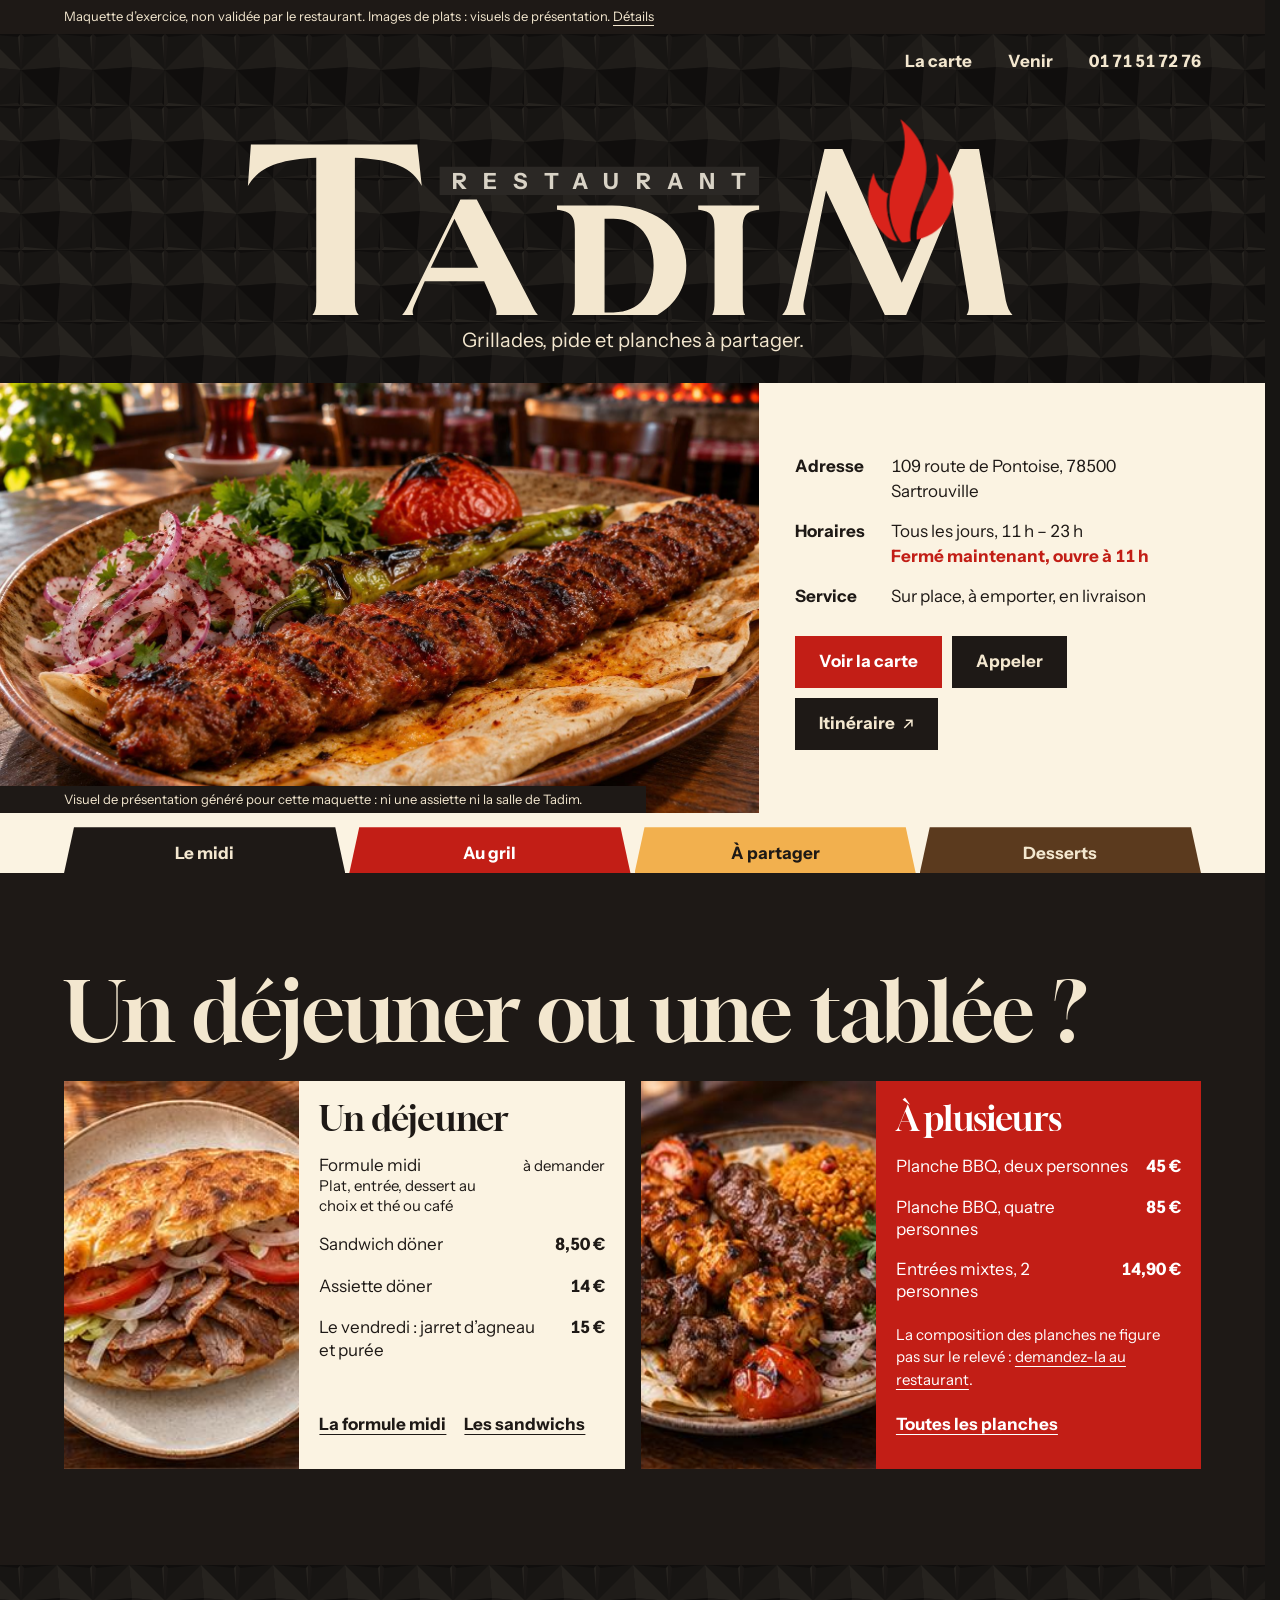
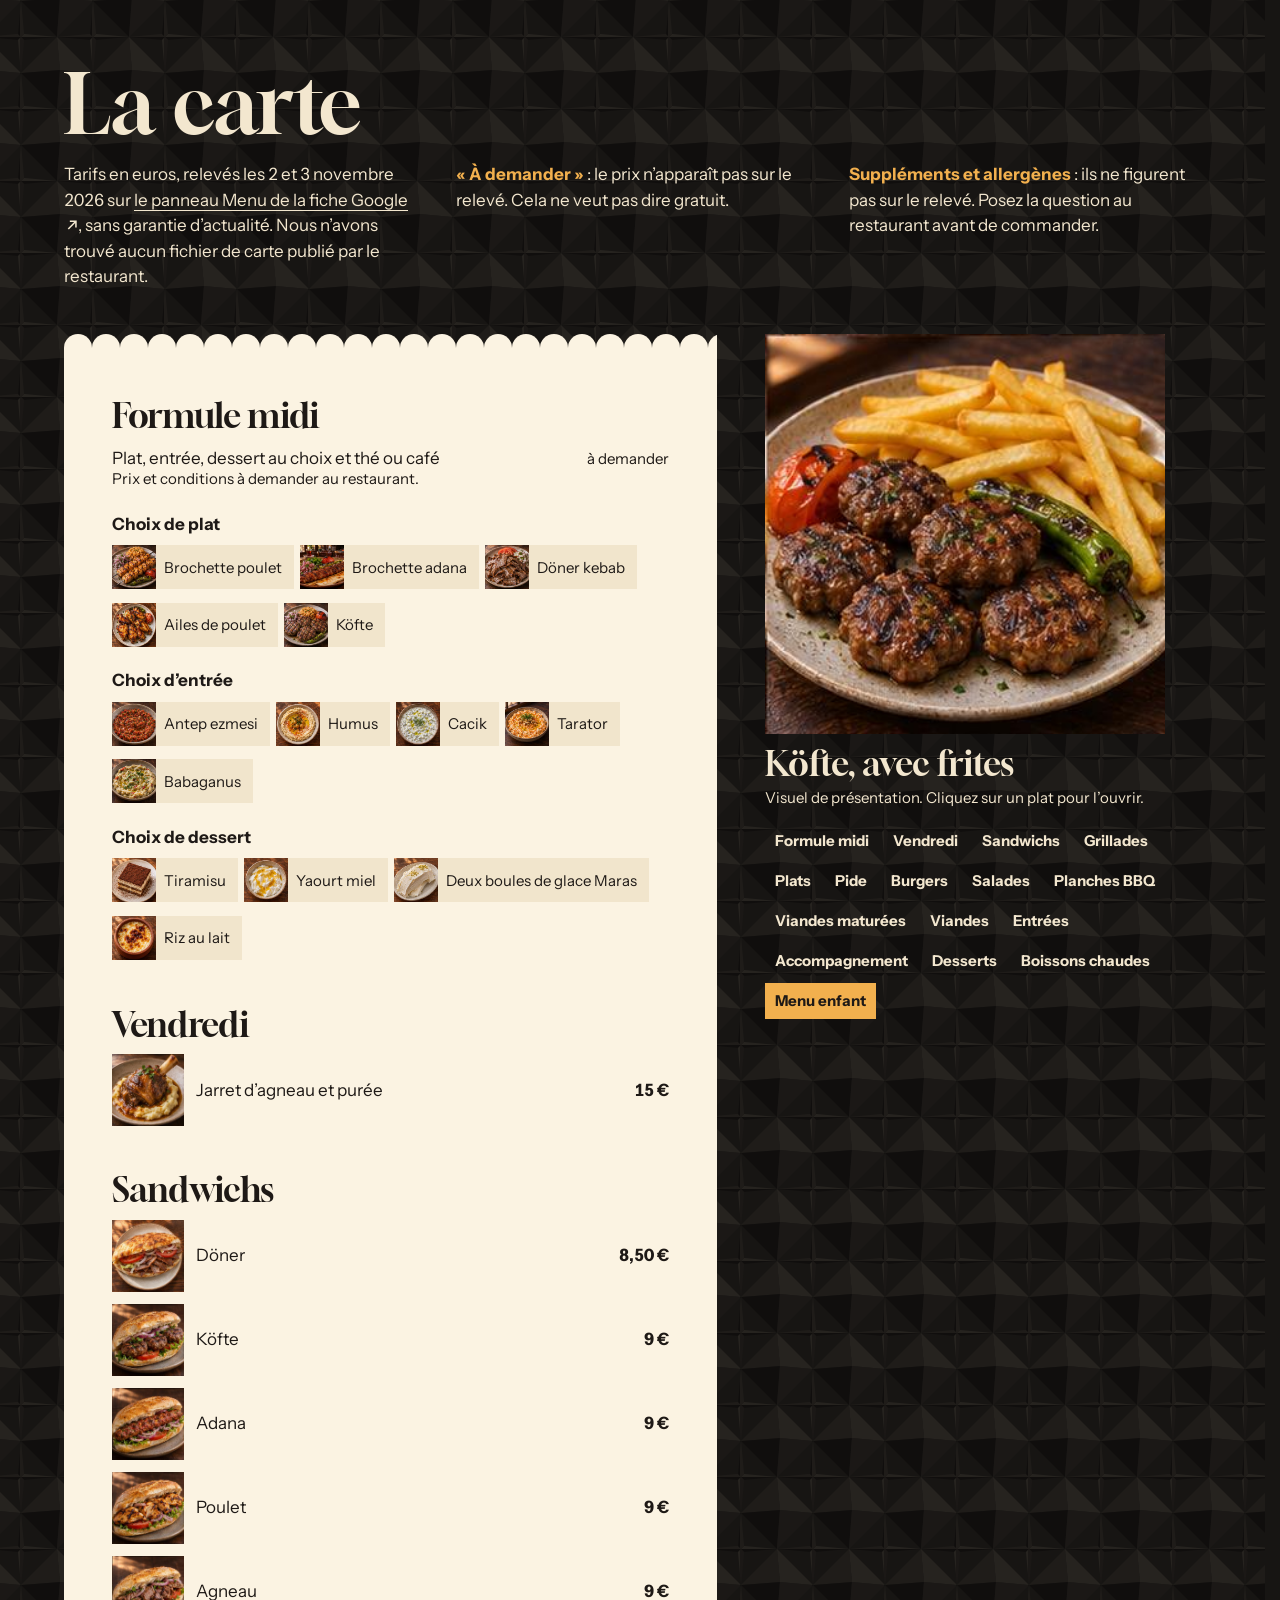
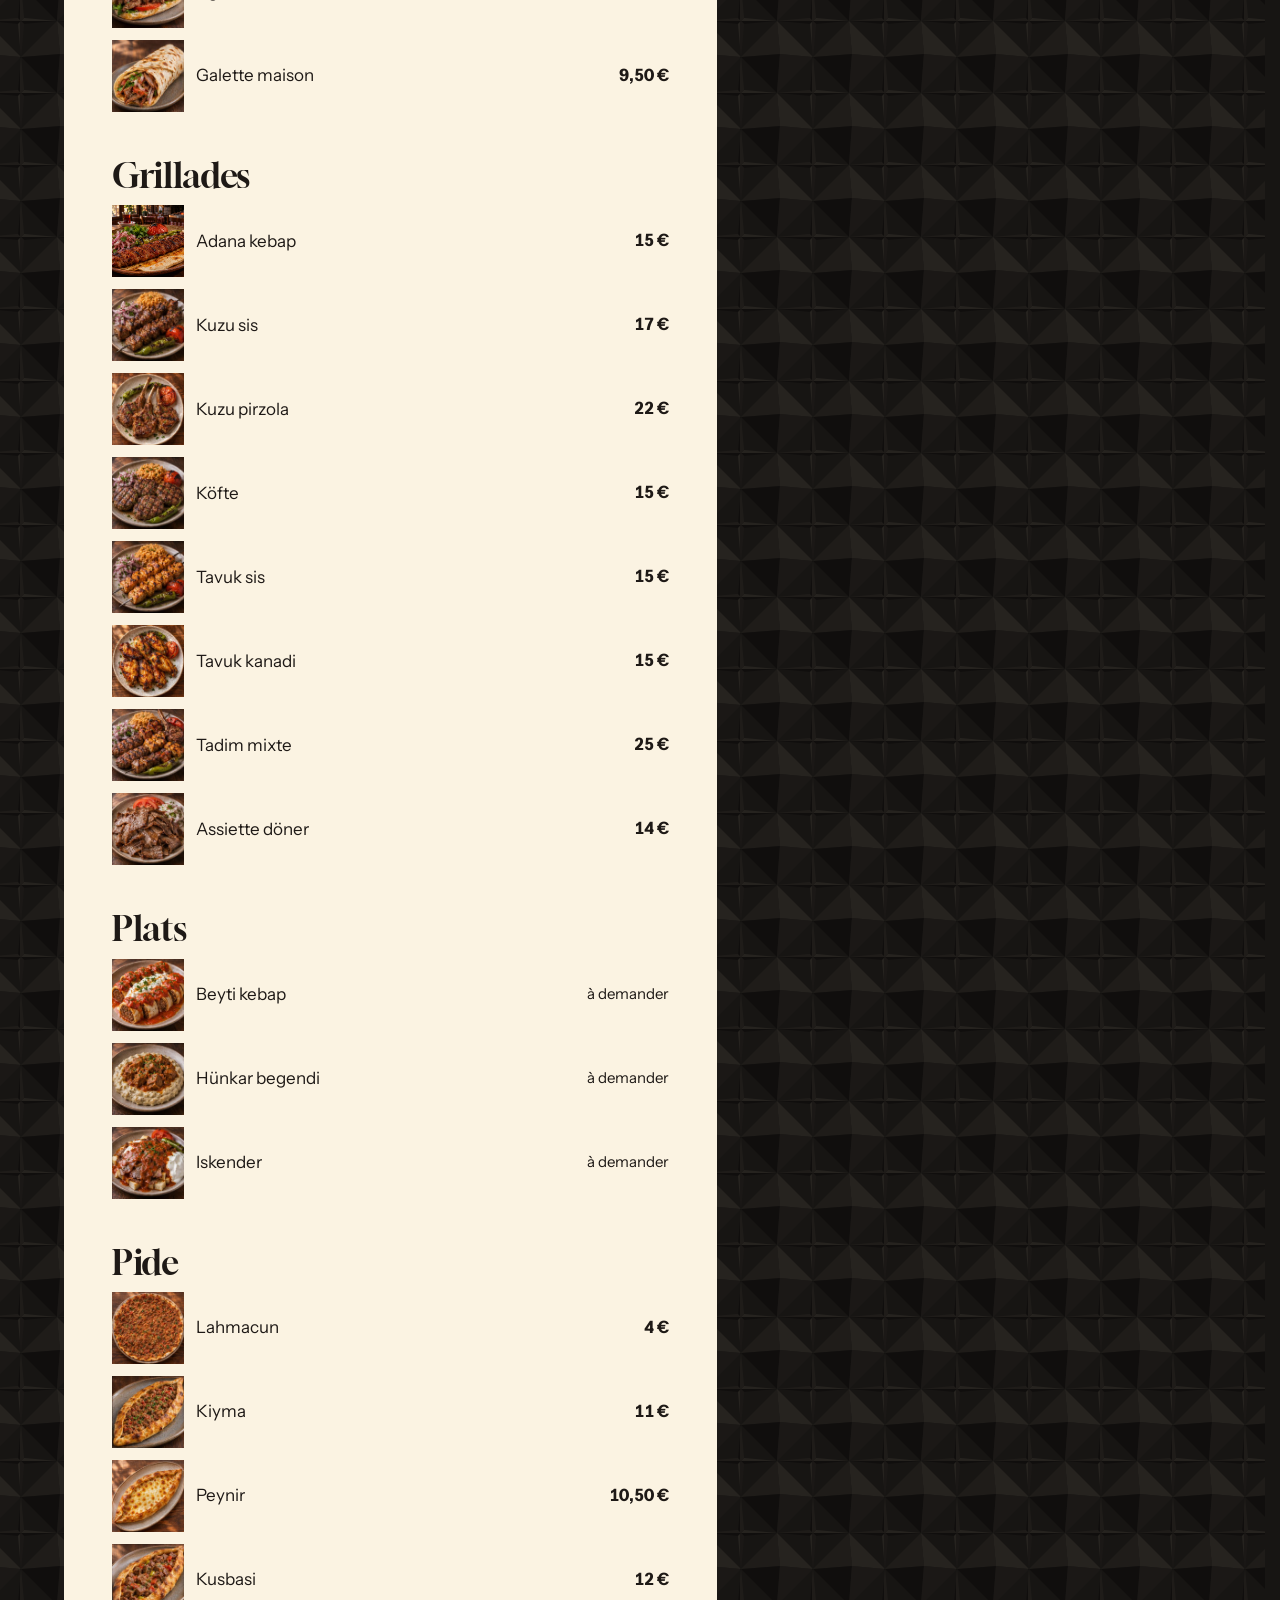
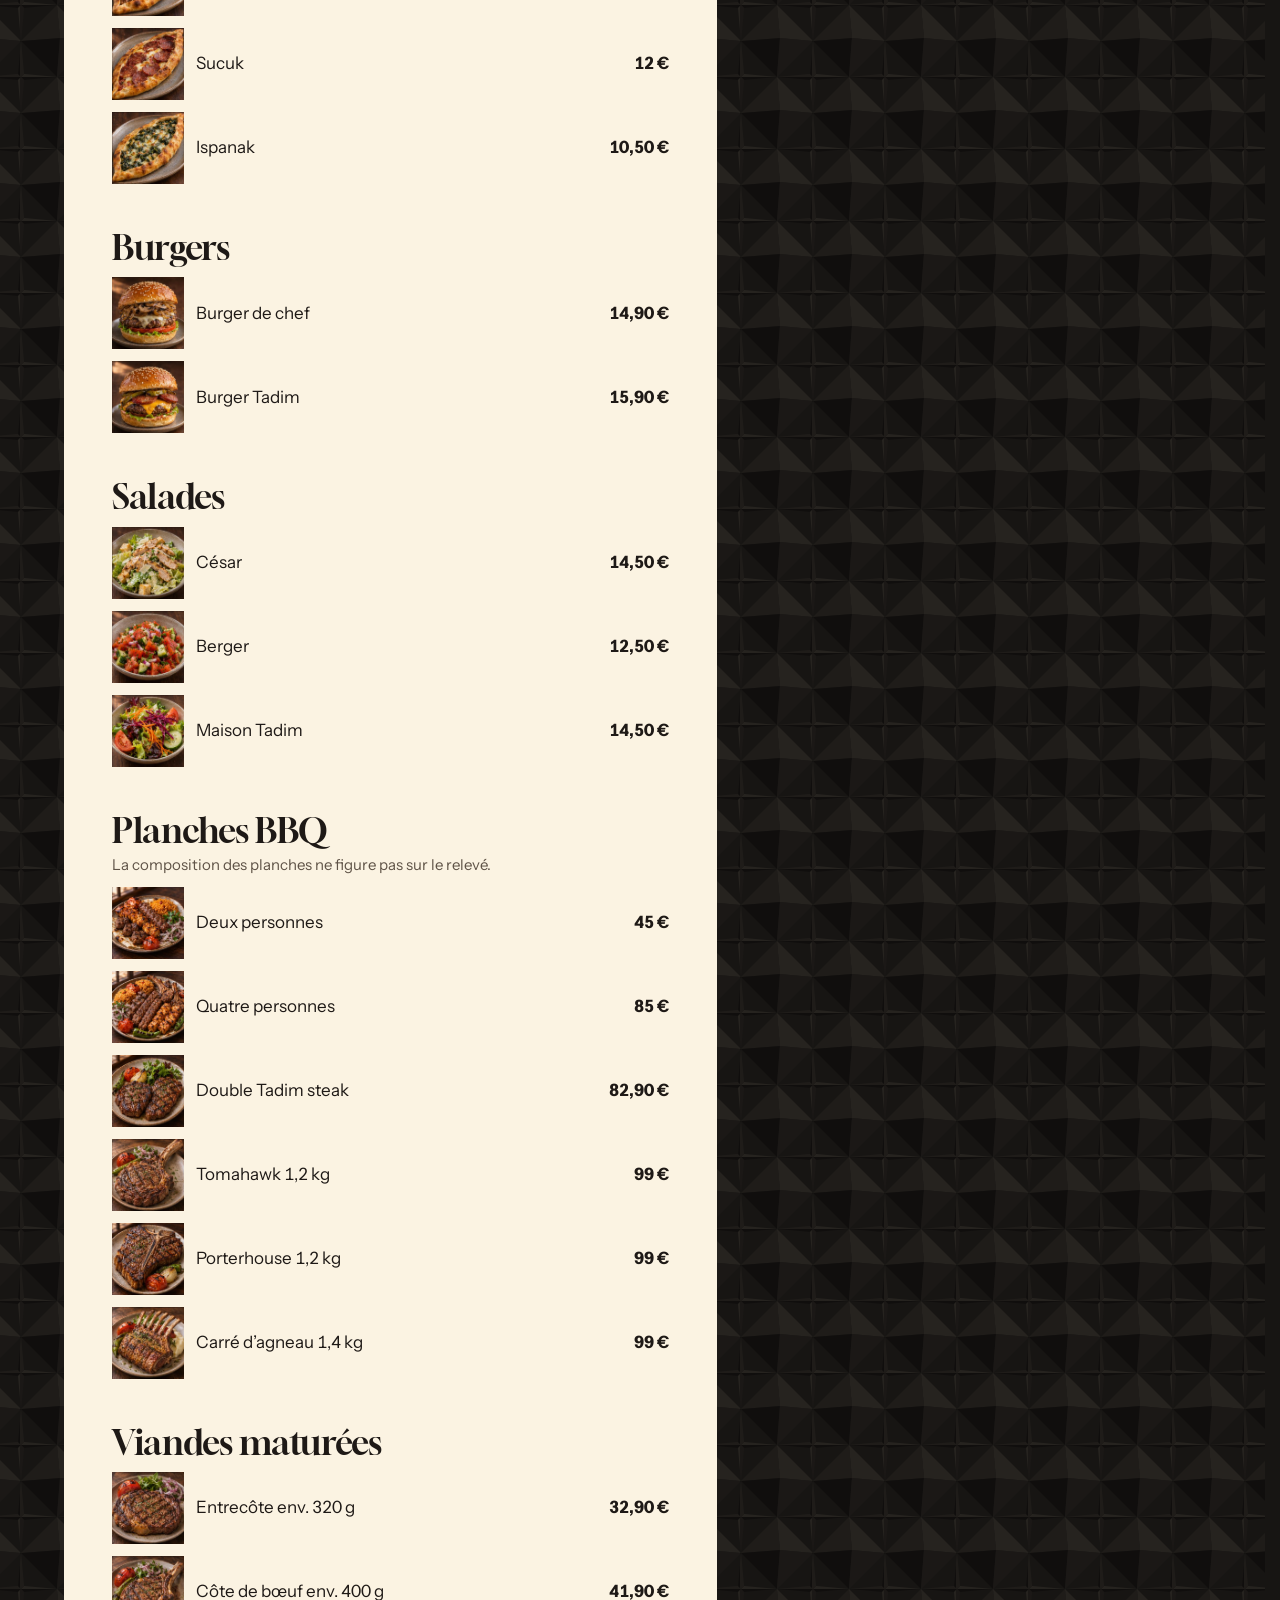
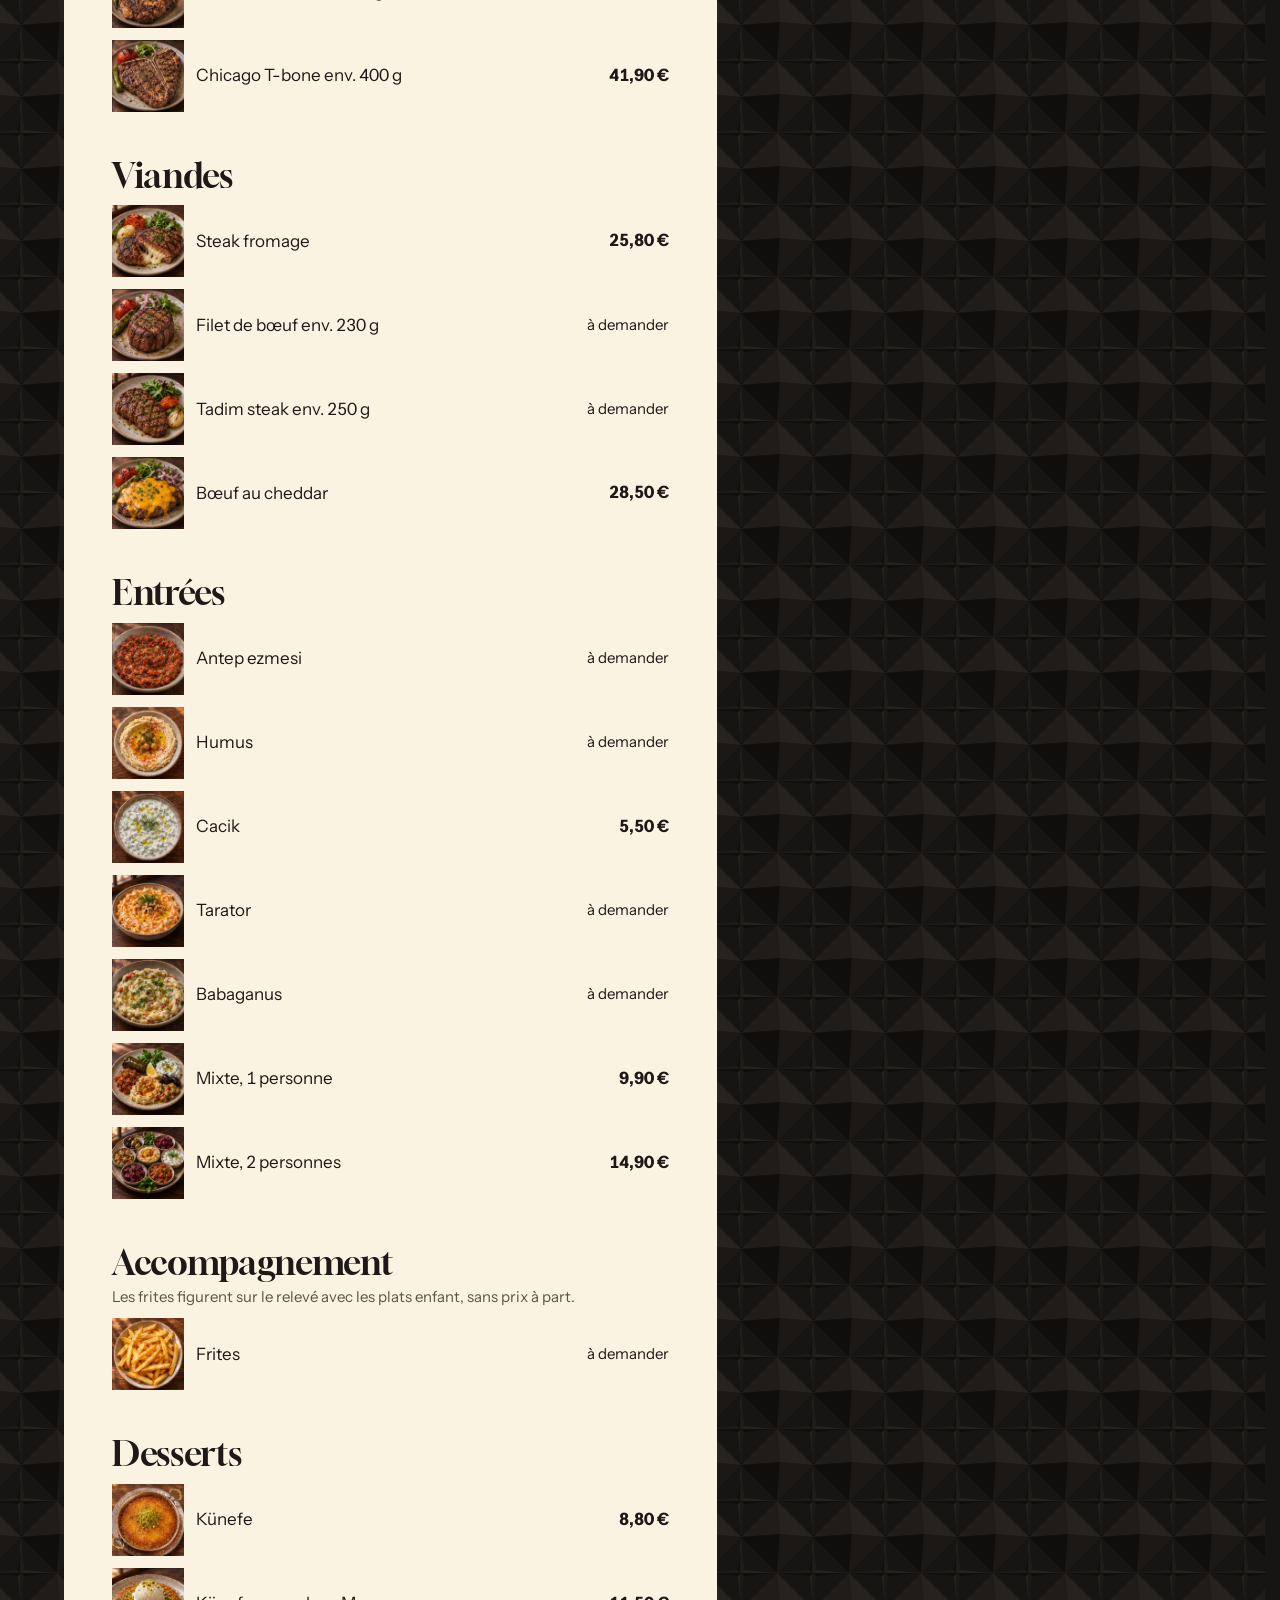
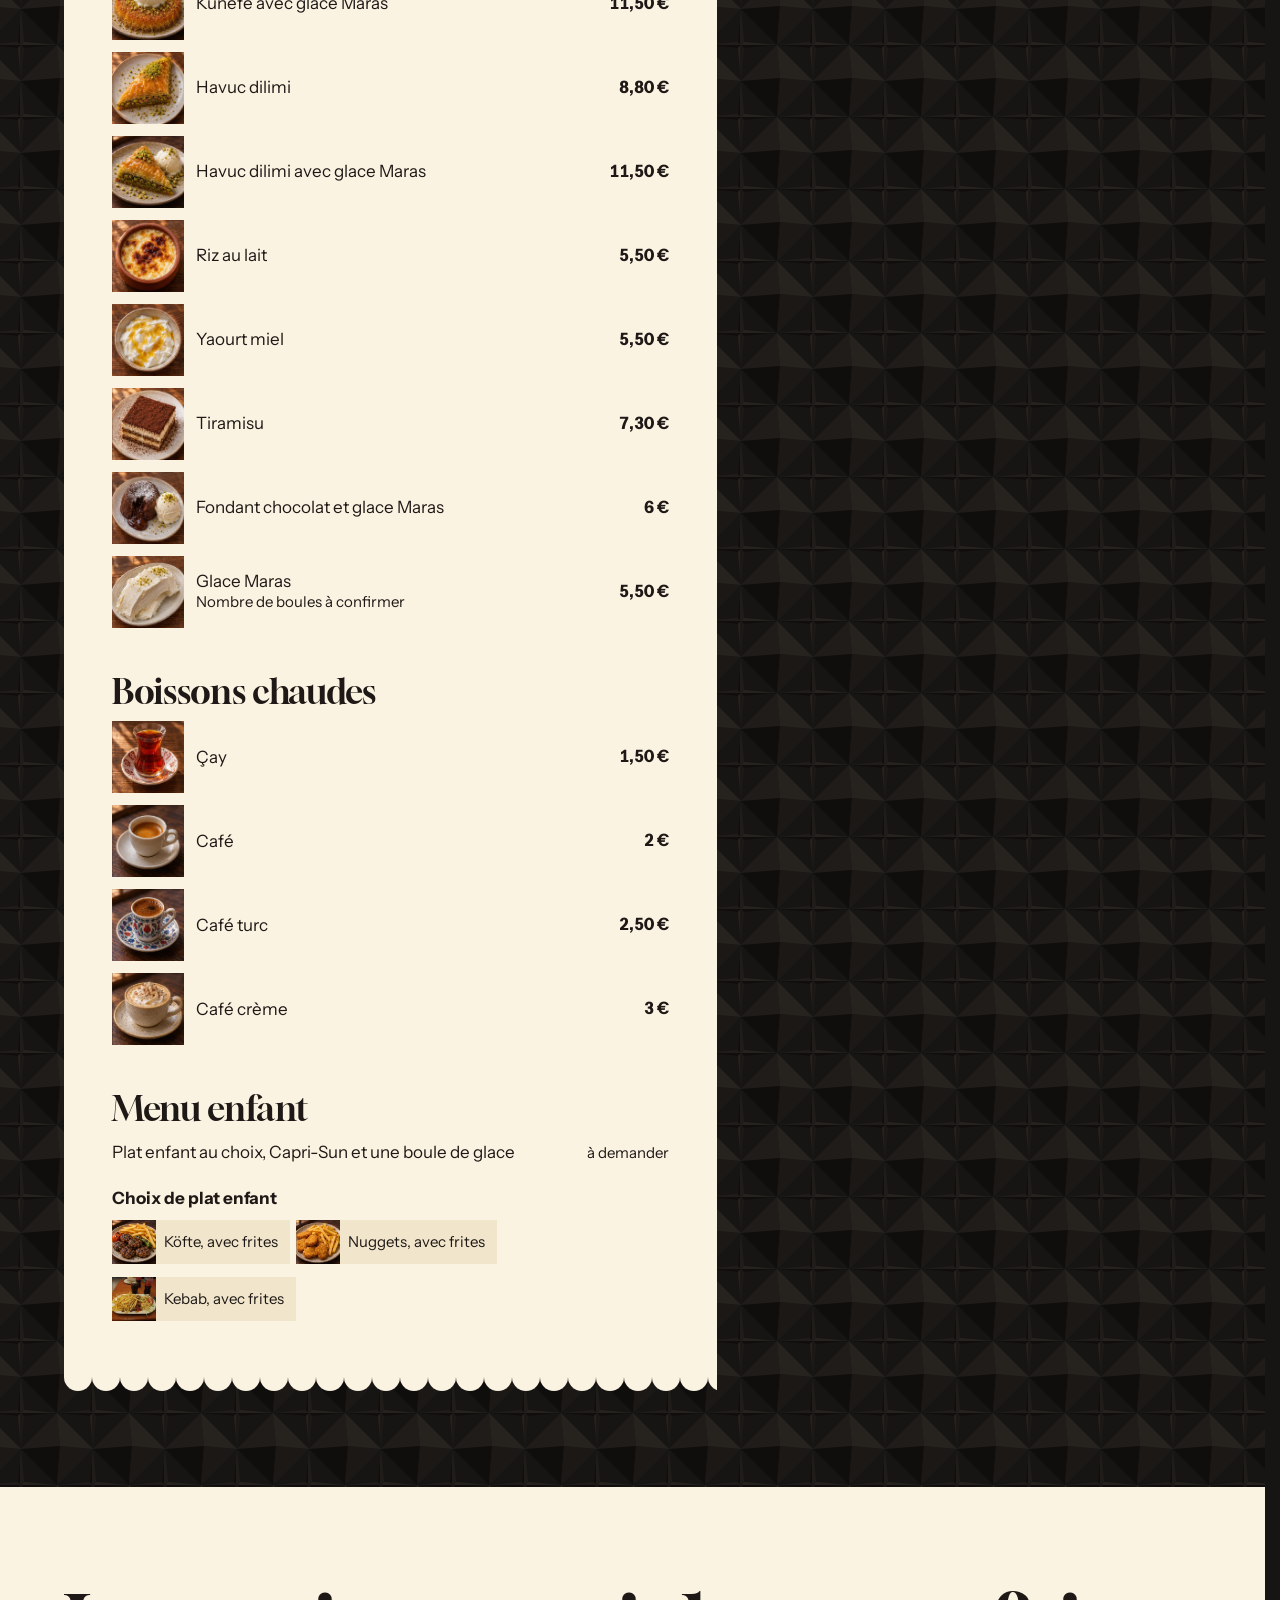
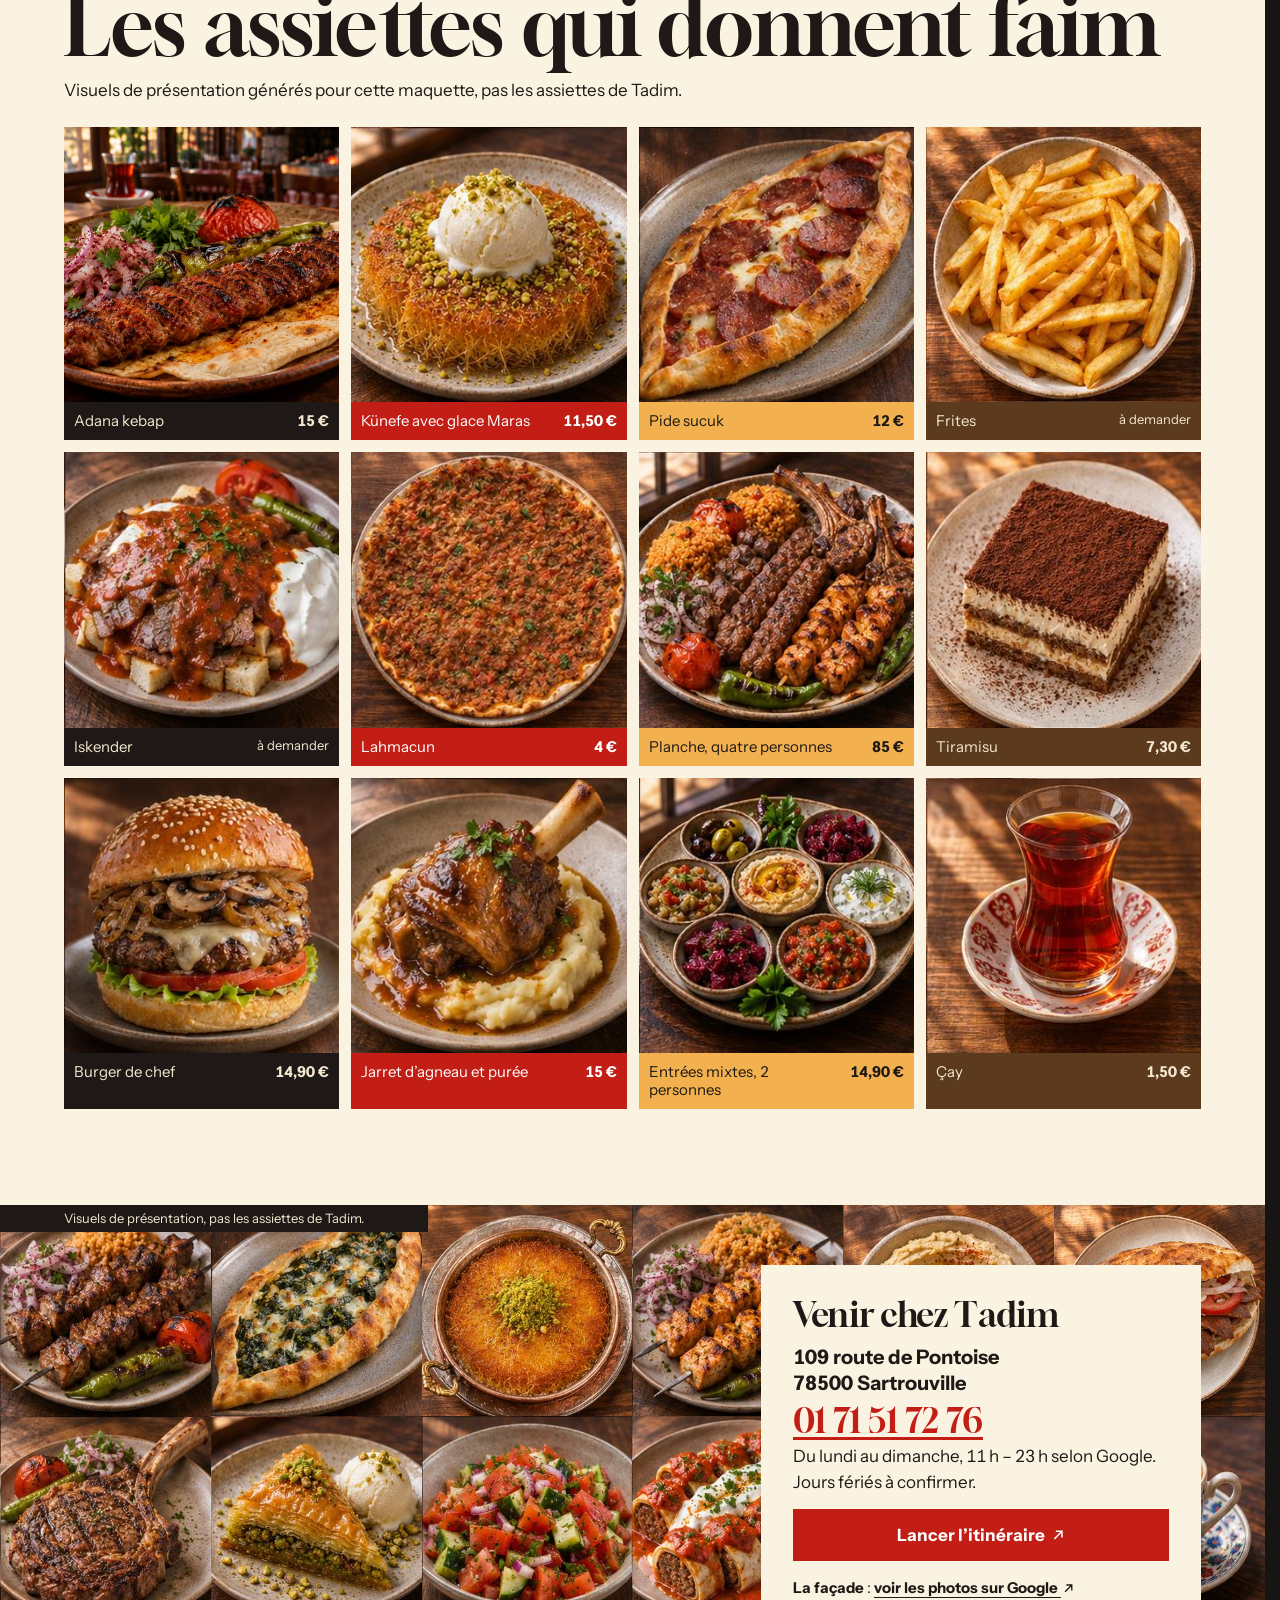
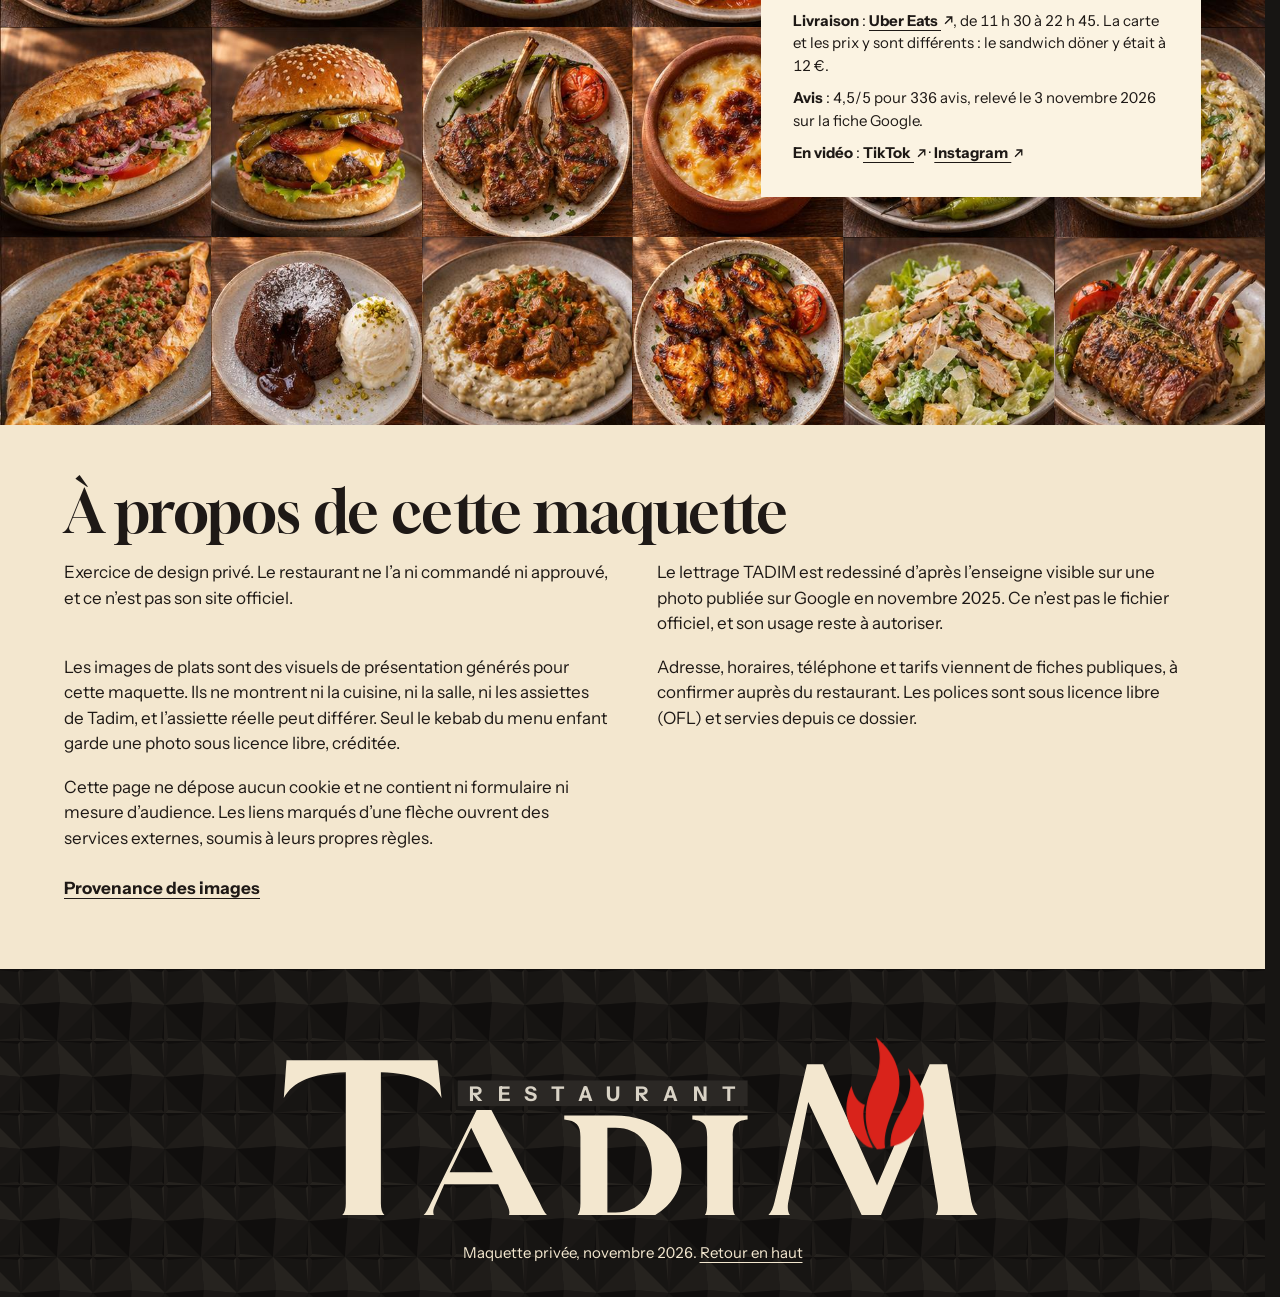
==== index.html @ 914e1087 "Maquette de demonstration Tadim (paquet public) Co-Authored-By: Claude Sonnet 5.5 <noreply@anthropic" ====
<!doctype html>
<html lang="fr">
<head>
<meta charset="utf-8">
<meta name="viewport" content="width=device-width, initial-scale=1">
<meta name="robots" content="noindex">
<meta name="referrer" content="no-referrer">
<meta name="theme-color" content="#171513">
<title>Tadim · Restaurant turc à Sartrouville · Maquette</title>
<meta name="description" content="Maquette d’exercice pour le restaurant Tadim, 109 route de Pontoise à Sartrouville : carte relevée en novembre 2026, adresse et téléphone.">
<link rel="stylesheet" href="vitrine.css">
</head>
<body id="haut">
<svg class="sprite" aria-hidden="true" width="0" height="0">
  <symbol id="i-sortie" viewBox="0 0 16 16"><path d="M5 3h8v8M13 3 3 13" fill="none" stroke="currentColor" stroke-width="2"/></symbol>
  <symbol id="i-fermer" viewBox="0 0 16 16"><path d="m3 3 10 10M13 3 3 13" fill="none" stroke="currentColor" stroke-width="2"/></symbol>
  <symbol id="lettrage" viewBox="-6 -24 1068 306">
    <rect x="262" y="58" width="430" height="38" fill="#2B2825"/>
    <text x="477" y="88" text-anchor="middle" textLength="396" font-family="Instrument Sans, sans-serif" font-weight="700" font-size="30" fill="#D9D3C6">RESTAURANT</text>
    <g fill="#F3E7CF" fill-rule="evenodd">
      <path d="M8 28H232L238 84C226 60 200 48 148 46V240C148 258 156 264 178 266V272H66V266C88 264 96 258 96 240V46C44 48 18 60 4 84Z"/>
      <g transform="translate(16 0)">
        <path d="M176 272V266C192 264 198 258 206 240L274 102H296L368 240C376 258 382 264 396 266V272H304V266C322 264 326 258 320 244L306 212H226L212 244C206 258 212 264 228 266V272ZM234 194H298L266 128Z"/>
        <path d="M404 116V110H478C540 110 578 146 578 191C578 238 540 272 478 272H404V266C422 264 428 258 428 240V142C428 124 422 118 404 116ZM468 128V254H480C516 254 534 228 534 191C534 154 516 128 480 128Z"/>
        <path d="M594 116V110H676V116C658 118 654 124 654 142V240C654 258 658 264 676 266V272H594V266C612 264 616 258 616 240V142C616 124 612 118 594 116Z"/>
        <path d="M688 272V266C704 264 712 256 716 238L764 34H788L868 214L946 34H972L1008 238C1012 256 1020 264 1036 266V272H938V266C954 264 960 256 958 240L936 106L868 272H852L766 90L736 240C734 256 740 264 756 266V272Z"/>
      </g>
    </g>
    <g class="flamme" fill="#D9231B" transform="translate(16 0)">
      <path d="M846 150C822 128 816 98 830 66C834 84 842 92 850 94C846 104 846 128 862 158C858 158 852 156 846 150Z"/>
      <path d="M868 160C846 132 846 92 866 56C874 34 874 14 866 -6C892 14 906 44 900 76C894 104 876 128 880 158C876 160 872 160 868 160Z"/>
      <path d="M888 156C886 132 900 112 910 92C918 76 920 58 914 40C936 62 944 92 932 122C924 140 908 152 888 156Z"/>
    </g>
  </symbol>
</svg>
<a class="evitement" href="#carte">Aller à la carte</a>
<p class="demo">Maquette d’exercice, non validée par le restaurant. Images de plats : visuels de présentation. <a href="#maquette">Détails</a></p>

<div class="facade">
  <nav class="haut" aria-label="Navigation principale">
    <a href="#carte">La carte</a>
    <a href="#venir">Venir</a>
    <a class="haut-tel" href="tel:+33171517276">01 71 51 72 76</a>
  </nav>
  <h1><span class="lecteur">Tadim, restaurant turc à Sartrouville</span><svg class="enseigne" viewBox="-6 -24 1068 306" aria-hidden="true"><use href="#lettrage"/></svg></h1>
  <p class="chapo">Grillades, pide et planches à partager.</p>
</div>

<main>
<section class="vitrine" aria-label="L’essentiel pour venir">
  <figure class="vitrine-photo">
    <img src="images/adana-presentation.jpg" width="1536" height="1024" alt="Adana sur galette, oignons au sumac, piment et tomate grillés, avec une salle de restaurant et un gril flous à l’arrière-plan. Visuel de présentation généré." fetchpriority="high">
    <figcaption>Visuel de présentation généré pour cette maquette : ni une assiette ni la salle de Tadim.</figcaption>
  </figure>
  <div class="ticket">
    <dl class="reperes">
      <div><dt>Adresse</dt><dd>109 route de Pontoise, 78500 Sartrouville</dd></div>
      <div><dt>Horaires</dt><dd>Tous les jours, 11 h – 23 h <span id="etat" class="etat"></span></dd></div>
      <div><dt>Service</dt><dd>Sur place, à emporter, en livraison</dd></div>
    </dl>
    <div class="actions">
      <a class="btn btn-plein" href="#carte">Voir la carte</a>
      <a class="btn btn-ligne secondaire" href="tel:+33171517276">Appeler</a>
      <a class="btn btn-ligne secondaire" href="https://www.google.com/maps/dir/?api=1&amp;destination=109%20route%20de%20Pontoise%2C%2078500%20Sartrouville">Itinéraire <svg class="i" aria-hidden="true"><use href="#i-sortie"/></svg></a>
    </div>
  </div>
  <nav class="onglets" aria-label="Aller vers une rubrique">
    <a href="#formule-midi">Le midi</a>
    <a href="#grillades">Au gril</a>
    <a href="#planches-bbq">À partager</a>
    <a href="#desserts">Desserts</a>
  </nav>
</section>

<section class="comparer" aria-labelledby="titre-comparer">
  <h2 id="titre-comparer" class="entree">Un déjeuner ou une tablée ?</h2>
  <div class="duo">
    <article class="choix entree">
      <a class="choix-photo" href="images/doner-presentation.jpg" data-photo="doner" data-nom="Sandwich döner"><img class="vignette" src="images/doner-presentation.jpg" alt="" width="313" height="313" loading="lazy"></a>
      <div class="choix-texte">
        <h3>Un déjeuner</h3>
        <ul>
          <li class="ligne-simple"><span class="nom">Formule midi<small>Plat, entrée, dessert au choix et thé ou café</small></span><span class="prix absent">à demander</span></li>
          <li class="ligne-simple"><span class="nom">Sandwich döner</span><span class="prix">8,50&nbsp;€</span></li>
          <li class="ligne-simple"><span class="nom">Assiette döner</span><span class="prix">14&nbsp;€</span></li>
          <li class="ligne-simple"><span class="nom">Le vendredi : jarret d’agneau et purée</span><span class="prix">15&nbsp;€</span></li>
        </ul>
        <p class="liens"><a href="#formule-midi">La formule midi</a><a href="#sandwichs">Les sandwichs</a></p>
      </div>
    </article>
    <article class="choix partage entree">
      <a class="choix-photo" href="images/planche-deux-presentation.jpg" data-photo="planche-deux" data-nom="Planche BBQ, deux personnes"><img class="vignette" src="images/planche-deux-presentation.jpg" alt="" width="313" height="313" loading="lazy"></a>
      <div class="choix-texte">
        <h3>À plusieurs</h3>
        <ul>
          <li class="ligne-simple"><span class="nom">Planche BBQ, deux personnes</span><span class="prix">45&nbsp;€</span></li>
          <li class="ligne-simple"><span class="nom">Planche BBQ, quatre personnes</span><span class="prix">85&nbsp;€</span></li>
          <li class="ligne-simple"><span class="nom">Entrées mixtes, 2 personnes</span><span class="prix">14,90&nbsp;€</span></li>
        </ul>
        <p class="note">La composition des planches ne figure pas sur le relevé : <a href="tel:+33171517276">demandez-la au restaurant</a>.</p>
        <p class="liens"><a href="#planches-bbq">Toutes les planches</a></p>
      </div>
    </article>
  </div>
</section>

<section class="carte" id="carte" aria-labelledby="titre-carte">
  <h2 id="titre-carte">La carte</h2>
  <div class="lecture">
    <p>Tarifs en euros, relevés les 2 et 3 novembre 2026 sur <a href="https://www.google.com/maps?cid=7965095258605502029">le panneau Menu de la fiche Google <svg class="i" aria-hidden="true"><use href="#i-sortie"/></svg></a>, sans garantie d’actualité. Nous n’avons trouvé aucun fichier de carte publié par le restaurant.</p>
    <p><b>« À demander »</b> : le prix n’apparaît pas sur le relevé. Cela ne veut pas dire gratuit.</p>
    <p><b>Suppléments et allergènes</b> : ils ne figurent pas sur le relevé. Posez la question au restaurant avant de commander.</p>
  </div>

  <div class="carte-grille">
    <div class="colonne">
      <div class="apercu" aria-hidden="true">
        <div class="apercu-cadre"><img class="visible" src="images/adana-presentation.jpg" alt="" width="1536" height="1024"></div>
        <p class="apercu-nom"><span id="apercu-nom">Adana kebap</span><span id="apercu-prix">15&nbsp;€</span></p>
        <p class="apercu-note">Visuel de présentation. Cliquez sur un plat pour l’ouvrir.</p>
      </div>
      <nav class="rubriques" aria-label="Rubriques de la carte">
        <a href="#formule-midi">Formule midi</a>
        <a href="#vendredi">Vendredi</a>
        <a href="#sandwichs">Sandwichs</a>
        <a href="#grillades">Grillades</a>
        <a href="#plats">Plats</a>
        <a href="#pide">Pide</a>
        <a href="#burgers">Burgers</a>
        <a href="#salades">Salades</a>
        <a href="#planches-bbq">Planches BBQ</a>
        <a href="#viandes-maturees">Viandes maturées</a>
        <a href="#viandes">Viandes</a>
        <a href="#entrees">Entrées</a>
        <a href="#accompagnement">Accompagnement</a>
        <a href="#desserts">Desserts</a>
        <a href="#boissons-chaudes">Boissons chaudes</a>
        <a href="#menu-enfant">Menu enfant</a>
      </nav>
    </div>
    <div class="feuille">
      <section class="bloc" id="formule-midi" data-rubrique="Formule midi">
        <h3>Formule midi</h3>
        <ul class="lignes"><li class="ligne-simple"><span class="nom">Plat, entrée, dessert au choix et thé ou café<small>Prix et conditions à demander au restaurant.</small></span><span class="prix absent">à demander</span></li></ul>
        <h4>Choix de plat</h4><ul class="pastilles"><li><a class="pastille" href="images/tavuk-sis-presentation.jpg" data-photo="tavuk-sis" data-nom="Brochette poulet"><img src="images/tavuk-sis-presentation.jpg" alt="" width="44" height="44" loading="lazy">Brochette poulet</a></li><li><a class="pastille" href="images/adana-presentation.jpg" data-photo="adana" data-nom="Brochette adana"><img src="images/adana-presentation.jpg" alt="" width="44" height="44" loading="lazy">Brochette adana</a></li><li><a class="pastille" href="images/assiette-doner-presentation.jpg" data-photo="assiette-doner" data-nom="Döner kebab"><img src="images/assiette-doner-presentation.jpg" alt="" width="44" height="44" loading="lazy">Döner kebab</a></li><li><a class="pastille" href="images/tavuk-kanadi-presentation.jpg" data-photo="tavuk-kanadi" data-nom="Ailes de poulet"><img src="images/tavuk-kanadi-presentation.jpg" alt="" width="44" height="44" loading="lazy">Ailes de poulet</a></li><li><a class="pastille" href="images/kofte-presentation.jpg" data-photo="kofte" data-nom="Köfte"><img src="images/kofte-presentation.jpg" alt="" width="44" height="44" loading="lazy">Köfte</a></li></ul>
<h4>Choix d’entrée</h4><ul class="pastilles"><li><a class="pastille" href="images/ezmesi-presentation.jpg" data-photo="ezmesi" data-nom="Antep ezmesi"><img src="images/ezmesi-presentation.jpg" alt="" width="44" height="44" loading="lazy">Antep ezmesi</a></li><li><a class="pastille" href="images/humus-presentation.jpg" data-photo="humus" data-nom="Humus"><img src="images/humus-presentation.jpg" alt="" width="44" height="44" loading="lazy">Humus</a></li><li><a class="pastille" href="images/cacik-presentation.jpg" data-photo="cacik" data-nom="Cacik"><img src="images/cacik-presentation.jpg" alt="" width="44" height="44" loading="lazy">Cacik</a></li><li><a class="pastille" href="images/tarator-presentation.jpg" data-photo="tarator" data-nom="Tarator"><img src="images/tarator-presentation.jpg" alt="" width="44" height="44" loading="lazy">Tarator</a></li><li><a class="pastille" href="images/babaganus-presentation.jpg" data-photo="babaganus" data-nom="Babaganus"><img src="images/babaganus-presentation.jpg" alt="" width="44" height="44" loading="lazy">Babaganus</a></li></ul>
<h4>Choix de dessert</h4><ul class="pastilles"><li><a class="pastille" href="images/tiramisu-presentation.jpg" data-photo="tiramisu" data-nom="Tiramisu"><img src="images/tiramisu-presentation.jpg" alt="" width="44" height="44" loading="lazy">Tiramisu</a></li><li><a class="pastille" href="images/yaourt-miel-presentation.jpg" data-photo="yaourt-miel" data-nom="Yaourt miel"><img src="images/yaourt-miel-presentation.jpg" alt="" width="44" height="44" loading="lazy">Yaourt miel</a></li><li><a class="pastille" href="images/glace-maras-presentation.jpg" data-photo="glace-maras" data-nom="Deux boules de glace Maras"><img src="images/glace-maras-presentation.jpg" alt="" width="44" height="44" loading="lazy">Deux boules de glace Maras</a></li><li><a class="pastille" href="images/riz-au-lait-presentation.jpg" data-photo="riz-au-lait" data-nom="Riz au lait"><img src="images/riz-au-lait-presentation.jpg" alt="" width="44" height="44" loading="lazy">Riz au lait</a></li></ul>
      </section>
      <section class="bloc" id="vendredi" data-rubrique="Vendredi">
        <h3>Vendredi</h3>
        <ul class="lignes"><li><a class="ligne" href="images/jarret-presentation.jpg" data-photo="jarret" data-nom="Jarret d’agneau et purée"><img class="vignette" src="images/jarret-presentation.jpg" alt="" width="72" height="72" loading="lazy"><span class="nom">Jarret d’agneau et purée</span><span class="prix">15&nbsp;€</span></a></li></ul>
        
      </section>
      <section class="bloc" id="sandwichs" data-rubrique="Sandwichs">
        <h3>Sandwichs</h3>
        <ul class="lignes"><li><a class="ligne" href="images/doner-presentation.jpg" data-photo="doner" data-nom="Döner"><img class="vignette" src="images/doner-presentation.jpg" alt="" width="72" height="72" loading="lazy"><span class="nom">Döner</span><span class="prix">8,50&nbsp;€</span></a></li>
<li><a class="ligne" href="images/sandwich-kofte-presentation.jpg" data-photo="sandwich-kofte" data-nom="Köfte"><img class="vignette" src="images/sandwich-kofte-presentation.jpg" alt="" width="72" height="72" loading="lazy"><span class="nom">Köfte</span><span class="prix">9&nbsp;€</span></a></li>
<li><a class="ligne" href="images/sandwich-adana-presentation.jpg" data-photo="sandwich-adana" data-nom="Adana"><img class="vignette" src="images/sandwich-adana-presentation.jpg" alt="" width="72" height="72" loading="lazy"><span class="nom">Adana</span><span class="prix">9&nbsp;€</span></a></li>
<li><a class="ligne" href="images/sandwich-poulet-presentation.jpg" data-photo="sandwich-poulet" data-nom="Poulet"><img class="vignette" src="images/sandwich-poulet-presentation.jpg" alt="" width="72" height="72" loading="lazy"><span class="nom">Poulet</span><span class="prix">9&nbsp;€</span></a></li>
<li><a class="ligne" href="images/sandwich-agneau-presentation.jpg" data-photo="sandwich-agneau" data-nom="Agneau"><img class="vignette" src="images/sandwich-agneau-presentation.jpg" alt="" width="72" height="72" loading="lazy"><span class="nom">Agneau</span><span class="prix">9&nbsp;€</span></a></li>
<li><a class="ligne" href="images/galette-presentation.jpg" data-photo="galette" data-nom="Galette maison"><img class="vignette" src="images/galette-presentation.jpg" alt="" width="72" height="72" loading="lazy"><span class="nom">Galette maison</span><span class="prix">9,50&nbsp;€</span></a></li></ul>
        
      </section>
      <section class="bloc" id="grillades" data-rubrique="Grillades">
        <h3>Grillades</h3>
        <ul class="lignes"><li><a class="ligne" href="images/adana-presentation.jpg" data-photo="adana" data-nom="Adana kebap"><img class="vignette" src="images/adana-presentation.jpg" alt="" width="72" height="72" loading="lazy"><span class="nom">Adana kebap</span><span class="prix">15&nbsp;€</span></a></li>
<li><a class="ligne" href="images/kuzu-sis-presentation.jpg" data-photo="kuzu-sis" data-nom="Kuzu sis"><img class="vignette" src="images/kuzu-sis-presentation.jpg" alt="" width="72" height="72" loading="lazy"><span class="nom">Kuzu sis</span><span class="prix">17&nbsp;€</span></a></li>
<li><a class="ligne" href="images/kuzu-pirzola-presentation.jpg" data-photo="kuzu-pirzola" data-nom="Kuzu pirzola"><img class="vignette" src="images/kuzu-pirzola-presentation.jpg" alt="" width="72" height="72" loading="lazy"><span class="nom">Kuzu pirzola</span><span class="prix">22&nbsp;€</span></a></li>
<li><a class="ligne" href="images/kofte-presentation.jpg" data-photo="kofte" data-nom="Köfte"><img class="vignette" src="images/kofte-presentation.jpg" alt="" width="72" height="72" loading="lazy"><span class="nom">Köfte</span><span class="prix">15&nbsp;€</span></a></li>
<li><a class="ligne" href="images/tavuk-sis-presentation.jpg" data-photo="tavuk-sis" data-nom="Tavuk sis"><img class="vignette" src="images/tavuk-sis-presentation.jpg" alt="" width="72" height="72" loading="lazy"><span class="nom">Tavuk sis</span><span class="prix">15&nbsp;€</span></a></li>
<li><a class="ligne" href="images/tavuk-kanadi-presentation.jpg" data-photo="tavuk-kanadi" data-nom="Tavuk kanadi"><img class="vignette" src="images/tavuk-kanadi-presentation.jpg" alt="" width="72" height="72" loading="lazy"><span class="nom">Tavuk kanadi</span><span class="prix">15&nbsp;€</span></a></li>
<li><a class="ligne" href="images/tadim-mixte-presentation.jpg" data-photo="tadim-mixte" data-nom="Tadim mixte"><img class="vignette" src="images/tadim-mixte-presentation.jpg" alt="" width="72" height="72" loading="lazy"><span class="nom">Tadim mixte</span><span class="prix">25&nbsp;€</span></a></li>
<li><a class="ligne" href="images/assiette-doner-presentation.jpg" data-photo="assiette-doner" data-nom="Assiette döner"><img class="vignette" src="images/assiette-doner-presentation.jpg" alt="" width="72" height="72" loading="lazy"><span class="nom">Assiette döner</span><span class="prix">14&nbsp;€</span></a></li></ul>
        
      </section>
      <section class="bloc" id="plats" data-rubrique="Plats">
        <h3>Plats</h3>
        <ul class="lignes"><li><a class="ligne" href="images/beyti-presentation.jpg" data-photo="beyti" data-nom="Beyti kebap"><img class="vignette" src="images/beyti-presentation.jpg" alt="" width="72" height="72" loading="lazy"><span class="nom">Beyti kebap</span><span class="prix absent">à demander</span></a></li>
<li><a class="ligne" href="images/hunkar-presentation.jpg" data-photo="hunkar" data-nom="Hünkar begendi"><img class="vignette" src="images/hunkar-presentation.jpg" alt="" width="72" height="72" loading="lazy"><span class="nom">Hünkar begendi</span><span class="prix absent">à demander</span></a></li>
<li><a class="ligne" href="images/iskender-presentation.jpg" data-photo="iskender" data-nom="Iskender"><img class="vignette" src="images/iskender-presentation.jpg" alt="" width="72" height="72" loading="lazy"><span class="nom">Iskender</span><span class="prix absent">à demander</span></a></li></ul>
        
      </section>
      <section class="bloc" id="pide" data-rubrique="Pide">
        <h3>Pide</h3>
        <ul class="lignes"><li><a class="ligne" href="images/lahmacun-presentation.jpg" data-photo="lahmacun" data-nom="Lahmacun"><img class="vignette" src="images/lahmacun-presentation.jpg" alt="" width="72" height="72" loading="lazy"><span class="nom">Lahmacun</span><span class="prix">4&nbsp;€</span></a></li>
<li><a class="ligne" href="images/pide-kiyma-presentation.jpg" data-photo="pide-kiyma" data-nom="Kiyma"><img class="vignette" src="images/pide-kiyma-presentation.jpg" alt="" width="72" height="72" loading="lazy"><span class="nom">Kiyma</span><span class="prix">11&nbsp;€</span></a></li>
<li><a class="ligne" href="images/pide-peynir-presentation.jpg" data-photo="pide-peynir" data-nom="Peynir"><img class="vignette" src="images/pide-peynir-presentation.jpg" alt="" width="72" height="72" loading="lazy"><span class="nom">Peynir</span><span class="prix">10,50&nbsp;€</span></a></li>
<li><a class="ligne" href="images/pide-kusbasi-presentation.jpg" data-photo="pide-kusbasi" data-nom="Kusbasi"><img class="vignette" src="images/pide-kusbasi-presentation.jpg" alt="" width="72" height="72" loading="lazy"><span class="nom">Kusbasi</span><span class="prix">12&nbsp;€</span></a></li>
<li><a class="ligne" href="images/pide-sucuk-presentation.jpg" data-photo="pide-sucuk" data-nom="Sucuk"><img class="vignette" src="images/pide-sucuk-presentation.jpg" alt="" width="72" height="72" loading="lazy"><span class="nom">Sucuk</span><span class="prix">12&nbsp;€</span></a></li>
<li><a class="ligne" href="images/pide-ispanak-presentation.jpg" data-photo="pide-ispanak" data-nom="Ispanak"><img class="vignette" src="images/pide-ispanak-presentation.jpg" alt="" width="72" height="72" loading="lazy"><span class="nom">Ispanak</span><span class="prix">10,50&nbsp;€</span></a></li></ul>
        
      </section>
      <section class="bloc" id="burgers" data-rubrique="Burgers">
        <h3>Burgers</h3>
        <ul class="lignes"><li><a class="ligne" href="images/burger-chef-presentation.jpg" data-photo="burger-chef" data-nom="Burger de chef"><img class="vignette" src="images/burger-chef-presentation.jpg" alt="" width="72" height="72" loading="lazy"><span class="nom">Burger de chef</span><span class="prix">14,90&nbsp;€</span></a></li>
<li><a class="ligne" href="images/burger-tadim-presentation.jpg" data-photo="burger-tadim" data-nom="Burger Tadim"><img class="vignette" src="images/burger-tadim-presentation.jpg" alt="" width="72" height="72" loading="lazy"><span class="nom">Burger Tadim</span><span class="prix">15,90&nbsp;€</span></a></li></ul>
        
      </section>
      <section class="bloc" id="salades" data-rubrique="Salades">
        <h3>Salades</h3>
        <ul class="lignes"><li><a class="ligne" href="images/salade-cesar-presentation.jpg" data-photo="salade-cesar" data-nom="César"><img class="vignette" src="images/salade-cesar-presentation.jpg" alt="" width="72" height="72" loading="lazy"><span class="nom">César</span><span class="prix">14,50&nbsp;€</span></a></li>
<li><a class="ligne" href="images/salade-berger-presentation.jpg" data-photo="salade-berger" data-nom="Berger"><img class="vignette" src="images/salade-berger-presentation.jpg" alt="" width="72" height="72" loading="lazy"><span class="nom">Berger</span><span class="prix">12,50&nbsp;€</span></a></li>
<li><a class="ligne" href="images/salade-maison-presentation.jpg" data-photo="salade-maison" data-nom="Maison Tadim"><img class="vignette" src="images/salade-maison-presentation.jpg" alt="" width="72" height="72" loading="lazy"><span class="nom">Maison Tadim</span><span class="prix">14,50&nbsp;€</span></a></li></ul>
        
      </section>
      <section class="bloc" id="planches-bbq" data-rubrique="Planches BBQ">
        <h3>Planches BBQ</h3><p class="bloc-note">La composition des planches ne figure pas sur le relevé.</p>
        <ul class="lignes"><li><a class="ligne" href="images/planche-deux-presentation.jpg" data-photo="planche-deux" data-nom="Deux personnes"><img class="vignette" src="images/planche-deux-presentation.jpg" alt="" width="72" height="72" loading="lazy"><span class="nom">Deux personnes</span><span class="prix">45&nbsp;€</span></a></li>
<li><a class="ligne" href="images/planche-quatre-presentation.jpg" data-photo="planche-quatre" data-nom="Quatre personnes"><img class="vignette" src="images/planche-quatre-presentation.jpg" alt="" width="72" height="72" loading="lazy"><span class="nom">Quatre personnes</span><span class="prix">85&nbsp;€</span></a></li>
<li><a class="ligne" href="images/double-steak-presentation.jpg" data-photo="double-steak" data-nom="Double Tadim steak"><img class="vignette" src="images/double-steak-presentation.jpg" alt="" width="72" height="72" loading="lazy"><span class="nom">Double Tadim steak</span><span class="prix">82,90&nbsp;€</span></a></li>
<li><a class="ligne" href="images/tomahawk-presentation.jpg" data-photo="tomahawk" data-nom="Tomahawk 1,2 kg"><img class="vignette" src="images/tomahawk-presentation.jpg" alt="" width="72" height="72" loading="lazy"><span class="nom">Tomahawk 1,2 kg</span><span class="prix">99&nbsp;€</span></a></li>
<li><a class="ligne" href="images/porterhouse-presentation.jpg" data-photo="porterhouse" data-nom="Porterhouse 1,2 kg"><img class="vignette" src="images/porterhouse-presentation.jpg" alt="" width="72" height="72" loading="lazy"><span class="nom">Porterhouse 1,2 kg</span><span class="prix">99&nbsp;€</span></a></li>
<li><a class="ligne" href="images/carre-agneau-presentation.jpg" data-photo="carre-agneau" data-nom="Carré d’agneau 1,4 kg"><img class="vignette" src="images/carre-agneau-presentation.jpg" alt="" width="72" height="72" loading="lazy"><span class="nom">Carré d’agneau 1,4 kg</span><span class="prix">99&nbsp;€</span></a></li></ul>
        
      </section>
      <section class="bloc" id="viandes-maturees" data-rubrique="Viandes maturées">
        <h3>Viandes maturées</h3>
        <ul class="lignes"><li><a class="ligne" href="images/entrecote-presentation.jpg" data-photo="entrecote" data-nom="Entrecôte env. 320 g"><img class="vignette" src="images/entrecote-presentation.jpg" alt="" width="72" height="72" loading="lazy"><span class="nom">Entrecôte env. 320 g</span><span class="prix">32,90&nbsp;€</span></a></li>
<li><a class="ligne" href="images/cote-de-boeuf-presentation.jpg" data-photo="cote-de-boeuf" data-nom="Côte de bœuf env. 400 g"><img class="vignette" src="images/cote-de-boeuf-presentation.jpg" alt="" width="72" height="72" loading="lazy"><span class="nom">Côte de bœuf env. 400 g</span><span class="prix">41,90&nbsp;€</span></a></li>
<li><a class="ligne" href="images/t-bone-presentation.jpg" data-photo="t-bone" data-nom="Chicago T-bone env. 400 g"><img class="vignette" src="images/t-bone-presentation.jpg" alt="" width="72" height="72" loading="lazy"><span class="nom">Chicago T-bone env. 400 g</span><span class="prix">41,90&nbsp;€</span></a></li></ul>
        
      </section>
      <section class="bloc" id="viandes" data-rubrique="Viandes">
        <h3>Viandes</h3>
        <ul class="lignes"><li><a class="ligne" href="images/steak-fromage-presentation.jpg" data-photo="steak-fromage" data-nom="Steak fromage"><img class="vignette" src="images/steak-fromage-presentation.jpg" alt="" width="72" height="72" loading="lazy"><span class="nom">Steak fromage</span><span class="prix">25,80&nbsp;€</span></a></li>
<li><a class="ligne" href="images/filet-de-boeuf-presentation.jpg" data-photo="filet-de-boeuf" data-nom="Filet de bœuf env. 230 g"><img class="vignette" src="images/filet-de-boeuf-presentation.jpg" alt="" width="72" height="72" loading="lazy"><span class="nom">Filet de bœuf env. 230 g</span><span class="prix absent">à demander</span></a></li>
<li><a class="ligne" href="images/tadim-steak-presentation.jpg" data-photo="tadim-steak" data-nom="Tadim steak env. 250 g"><img class="vignette" src="images/tadim-steak-presentation.jpg" alt="" width="72" height="72" loading="lazy"><span class="nom">Tadim steak env. 250 g</span><span class="prix absent">à demander</span></a></li>
<li><a class="ligne" href="images/boeuf-cheddar-presentation.jpg" data-photo="boeuf-cheddar" data-nom="Bœuf au cheddar"><img class="vignette" src="images/boeuf-cheddar-presentation.jpg" alt="" width="72" height="72" loading="lazy"><span class="nom">Bœuf au cheddar</span><span class="prix">28,50&nbsp;€</span></a></li></ul>
        
      </section>
      <section class="bloc" id="entrees" data-rubrique="Entrées">
        <h3>Entrées</h3>
        <ul class="lignes"><li><a class="ligne" href="images/ezmesi-presentation.jpg" data-photo="ezmesi" data-nom="Antep ezmesi"><img class="vignette" src="images/ezmesi-presentation.jpg" alt="" width="72" height="72" loading="lazy"><span class="nom">Antep ezmesi</span><span class="prix absent">à demander</span></a></li>
<li><a class="ligne" href="images/humus-presentation.jpg" data-photo="humus" data-nom="Humus"><img class="vignette" src="images/humus-presentation.jpg" alt="" width="72" height="72" loading="lazy"><span class="nom">Humus</span><span class="prix absent">à demander</span></a></li>
<li><a class="ligne" href="images/cacik-presentation.jpg" data-photo="cacik" data-nom="Cacik"><img class="vignette" src="images/cacik-presentation.jpg" alt="" width="72" height="72" loading="lazy"><span class="nom">Cacik</span><span class="prix">5,50&nbsp;€</span></a></li>
<li><a class="ligne" href="images/tarator-presentation.jpg" data-photo="tarator" data-nom="Tarator"><img class="vignette" src="images/tarator-presentation.jpg" alt="" width="72" height="72" loading="lazy"><span class="nom">Tarator</span><span class="prix absent">à demander</span></a></li>
<li><a class="ligne" href="images/babaganus-presentation.jpg" data-photo="babaganus" data-nom="Babaganus"><img class="vignette" src="images/babaganus-presentation.jpg" alt="" width="72" height="72" loading="lazy"><span class="nom">Babaganus</span><span class="prix absent">à demander</span></a></li>
<li><a class="ligne" href="images/mezze-un-presentation.jpg" data-photo="mezze-un" data-nom="Mixte, 1 personne"><img class="vignette" src="images/mezze-un-presentation.jpg" alt="" width="72" height="72" loading="lazy"><span class="nom">Mixte, 1 personne</span><span class="prix">9,90&nbsp;€</span></a></li>
<li><a class="ligne" href="images/mezze-deux-presentation.jpg" data-photo="mezze-deux" data-nom="Mixte, 2 personnes"><img class="vignette" src="images/mezze-deux-presentation.jpg" alt="" width="72" height="72" loading="lazy"><span class="nom">Mixte, 2 personnes</span><span class="prix">14,90&nbsp;€</span></a></li></ul>
        
      </section>
      <section class="bloc" id="accompagnement">
        <h3>Accompagnement</h3><p class="bloc-note">Les frites figurent sur le relevé avec les plats enfant, sans prix à part.</p>
        <ul class="lignes"><li><a class="ligne" href="images/frites-presentation.jpg" data-photo="frites" data-nom="Frites"><img class="vignette" src="images/frites-presentation.jpg" alt="" width="72" height="72" loading="lazy"><span class="nom">Frites</span><span class="prix absent">à demander</span></a></li></ul>
        
      </section>
      <section class="bloc" id="desserts" data-rubrique="Desserts">
        <h3>Desserts</h3>
        <ul class="lignes"><li><a class="ligne" href="images/kunefe-presentation.jpg" data-photo="kunefe" data-nom="Künefe"><img class="vignette" src="images/kunefe-presentation.jpg" alt="" width="72" height="72" loading="lazy"><span class="nom">Künefe</span><span class="prix">8,80&nbsp;€</span></a></li>
<li><a class="ligne" href="images/kunefe-glace-presentation.jpg" data-photo="kunefe-glace" data-nom="Künefe avec glace Maras"><img class="vignette" src="images/kunefe-glace-presentation.jpg" alt="" width="72" height="72" loading="lazy"><span class="nom">Künefe avec glace Maras</span><span class="prix">11,50&nbsp;€</span></a></li>
<li><a class="ligne" href="images/havuc-dilimi-presentation.jpg" data-photo="havuc-dilimi" data-nom="Havuc dilimi"><img class="vignette" src="images/havuc-dilimi-presentation.jpg" alt="" width="72" height="72" loading="lazy"><span class="nom">Havuc dilimi</span><span class="prix">8,80&nbsp;€</span></a></li>
<li><a class="ligne" href="images/havuc-glace-presentation.jpg" data-photo="havuc-glace" data-nom="Havuc dilimi avec glace Maras"><img class="vignette" src="images/havuc-glace-presentation.jpg" alt="" width="72" height="72" loading="lazy"><span class="nom">Havuc dilimi avec glace Maras</span><span class="prix">11,50&nbsp;€</span></a></li>
<li><a class="ligne" href="images/riz-au-lait-presentation.jpg" data-photo="riz-au-lait" data-nom="Riz au lait"><img class="vignette" src="images/riz-au-lait-presentation.jpg" alt="" width="72" height="72" loading="lazy"><span class="nom">Riz au lait</span><span class="prix">5,50&nbsp;€</span></a></li>
<li><a class="ligne" href="images/yaourt-miel-presentation.jpg" data-photo="yaourt-miel" data-nom="Yaourt miel"><img class="vignette" src="images/yaourt-miel-presentation.jpg" alt="" width="72" height="72" loading="lazy"><span class="nom">Yaourt miel</span><span class="prix">5,50&nbsp;€</span></a></li>
<li><a class="ligne" href="images/tiramisu-presentation.jpg" data-photo="tiramisu" data-nom="Tiramisu"><img class="vignette" src="images/tiramisu-presentation.jpg" alt="" width="72" height="72" loading="lazy"><span class="nom">Tiramisu</span><span class="prix">7,30&nbsp;€</span></a></li>
<li><a class="ligne" href="images/fondant-presentation.jpg" data-photo="fondant" data-nom="Fondant chocolat et glace Maras"><img class="vignette" src="images/fondant-presentation.jpg" alt="" width="72" height="72" loading="lazy"><span class="nom">Fondant chocolat et glace Maras</span><span class="prix">6&nbsp;€</span></a></li>
<li><a class="ligne" href="images/glace-maras-presentation.jpg" data-photo="glace-maras" data-nom="Glace Maras"><img class="vignette" src="images/glace-maras-presentation.jpg" alt="" width="72" height="72" loading="lazy"><span class="nom">Glace Maras<small>Nombre de boules à confirmer</small></span><span class="prix">5,50&nbsp;€</span></a></li></ul>
        
      </section>
      <section class="bloc" id="boissons-chaudes" data-rubrique="Boissons chaudes">
        <h3>Boissons chaudes</h3>
        <ul class="lignes"><li><a class="ligne" href="images/cay-presentation.jpg" data-photo="cay" data-nom="Çay"><img class="vignette" src="images/cay-presentation.jpg" alt="" width="72" height="72" loading="lazy"><span class="nom">Çay</span><span class="prix">1,50&nbsp;€</span></a></li>
<li><a class="ligne" href="images/cafe-presentation.jpg" data-photo="cafe" data-nom="Café"><img class="vignette" src="images/cafe-presentation.jpg" alt="" width="72" height="72" loading="lazy"><span class="nom">Café</span><span class="prix">2&nbsp;€</span></a></li>
<li><a class="ligne" href="images/cafe-turc-presentation.jpg" data-photo="cafe-turc" data-nom="Café turc"><img class="vignette" src="images/cafe-turc-presentation.jpg" alt="" width="72" height="72" loading="lazy"><span class="nom">Café turc</span><span class="prix">2,50&nbsp;€</span></a></li>
<li><a class="ligne" href="images/cafe-creme-presentation.jpg" data-photo="cafe-creme" data-nom="Café crème"><img class="vignette" src="images/cafe-creme-presentation.jpg" alt="" width="72" height="72" loading="lazy"><span class="nom">Café crème</span><span class="prix">3&nbsp;€</span></a></li></ul>
        
      </section>
      <section class="bloc" id="menu-enfant" data-rubrique="Menu enfant">
        <h3>Menu enfant</h3>
        <ul class="lignes"><li class="ligne-simple"><span class="nom">Plat enfant au choix, Capri-Sun et une boule de glace</span><span class="prix absent">à demander</span></li></ul>
        <h4>Choix de plat enfant</h4><ul class="pastilles"><li><a class="pastille" href="images/kofte-frites-presentation.jpg" data-photo="kofte-frites" data-nom="Köfte, avec frites"><img src="images/kofte-frites-presentation.jpg" alt="" width="44" height="44" loading="lazy">Köfte, avec frites</a></li><li><a class="pastille" href="images/nuggets-frites-presentation.jpg" data-photo="nuggets-frites" data-nom="Nuggets, avec frites"><img src="images/nuggets-frites-presentation.jpg" alt="" width="44" height="44" loading="lazy">Nuggets, avec frites</a></li><li><a class="pastille" href="images/plats/enfant-kebab.jpg" data-photo="enfant-kebab" data-nom="Kebab, avec frites"><img src="images/plats/enfant-kebab-petit.jpg" alt="" width="44" height="44" loading="lazy">Kebab, avec frites</a></li></ul>
      </section>
    </div>
  </div>
</section>

<section class="galerie" aria-labelledby="titre-galerie">
  <h2 id="titre-galerie" class="entree">Les assiettes qui donnent faim</h2>
  <p class="galerie-note entree">Visuels de présentation générés pour cette maquette, pas les assiettes de Tadim.</p>
  <ul class="tuiles">
    <li class="entree"><a class="tuile" href="images/adana-presentation.jpg" data-photo="adana" data-nom="Adana kebap"><img class="vignette" src="images/adana-presentation.jpg" alt="" width="1536" height="1024"><span class="etiquette"><span class="nom">Adana kebap</span><span class="prix">15&nbsp;€</span></span></a></li>
    <li class="entree"><a class="tuile" href="images/kunefe-glace-presentation.jpg" data-photo="kunefe-glace" data-nom="Künefe avec glace Maras"><img class="vignette" src="images/kunefe-glace-presentation.jpg" alt="" width="313" height="313"><span class="etiquette"><span class="nom">Künefe avec glace Maras</span><span class="prix">11,50&nbsp;€</span></span></a></li>
    <li class="entree"><a class="tuile" href="images/pide-sucuk-presentation.jpg" data-photo="pide-sucuk" data-nom="Pide sucuk"><img class="vignette" src="images/pide-sucuk-presentation.jpg" alt="" width="313" height="313"><span class="etiquette"><span class="nom">Pide sucuk</span><span class="prix">12&nbsp;€</span></span></a></li>
    <li class="entree"><a class="tuile" href="images/frites-presentation.jpg" data-photo="frites" data-nom="Frites"><img class="vignette" src="images/frites-presentation.jpg" alt="" width="313" height="313"><span class="etiquette"><span class="nom">Frites</span><span class="prix absent">à demander</span></span></a></li>
    <li class="entree"><a class="tuile" href="images/iskender-presentation.jpg" data-photo="iskender" data-nom="Iskender"><img class="vignette" src="images/iskender-presentation.jpg" alt="" width="313" height="313"><span class="etiquette"><span class="nom">Iskender</span><span class="prix absent">à demander</span></span></a></li>
    <li class="entree"><a class="tuile" href="images/lahmacun-presentation.jpg" data-photo="lahmacun" data-nom="Lahmacun"><img class="vignette" src="images/lahmacun-presentation.jpg" alt="" width="313" height="313"><span class="etiquette"><span class="nom">Lahmacun</span><span class="prix">4&nbsp;€</span></span></a></li>
    <li class="entree"><a class="tuile" href="images/planche-quatre-presentation.jpg" data-photo="planche-quatre" data-nom="Planche, quatre personnes"><img class="vignette" src="images/planche-quatre-presentation.jpg" alt="" width="313" height="313"><span class="etiquette"><span class="nom">Planche, quatre personnes</span><span class="prix">85&nbsp;€</span></span></a></li>
    <li class="entree"><a class="tuile" href="images/tiramisu-presentation.jpg" data-photo="tiramisu" data-nom="Tiramisu"><img class="vignette" src="images/tiramisu-presentation.jpg" alt="" width="313" height="313"><span class="etiquette"><span class="nom">Tiramisu</span><span class="prix">7,30&nbsp;€</span></span></a></li>
    <li class="entree"><a class="tuile" href="images/burger-chef-presentation.jpg" data-photo="burger-chef" data-nom="Burger de chef"><img class="vignette" src="images/burger-chef-presentation.jpg" alt="" width="313" height="313"><span class="etiquette"><span class="nom">Burger de chef</span><span class="prix">14,90&nbsp;€</span></span></a></li>
    <li class="entree"><a class="tuile" href="images/jarret-presentation.jpg" data-photo="jarret" data-nom="Jarret d’agneau et purée"><img class="vignette" src="images/jarret-presentation.jpg" alt="" width="313" height="313"><span class="etiquette"><span class="nom">Jarret d’agneau et purée</span><span class="prix">15&nbsp;€</span></span></a></li>
    <li class="entree"><a class="tuile" href="images/mezze-deux-presentation.jpg" data-photo="mezze-deux" data-nom="Entrées mixtes, 2 personnes"><img class="vignette" src="images/mezze-deux-presentation.jpg" alt="" width="313" height="313"><span class="etiquette"><span class="nom">Entrées mixtes, 2 personnes</span><span class="prix">14,90&nbsp;€</span></span></a></li>
    <li class="entree"><a class="tuile" href="images/cay-presentation.jpg" data-photo="cay" data-nom="Çay"><img class="vignette" src="images/cay-presentation.jpg" alt="" width="313" height="313"><span class="etiquette"><span class="nom">Çay</span><span class="prix">1,50&nbsp;€</span></span></a></li>
  </ul>
</section>

<section class="venir" id="venir" aria-labelledby="titre-venir">
  <figure class="venir-figure"><div class="mur"><img src="images/kuzu-sis-presentation.jpg" alt="" width="313" height="313" loading="lazy"><img src="images/pide-ispanak-presentation.jpg" alt="" width="313" height="313" loading="lazy"><img src="images/kunefe-presentation.jpg" alt="" width="313" height="313" loading="lazy"><img src="images/tavuk-sis-presentation.jpg" alt="" width="313" height="313" loading="lazy"><img src="images/humus-presentation.jpg" alt="" width="313" height="313" loading="lazy"><img src="images/doner-presentation.jpg" alt="" width="313" height="313" loading="lazy"><img src="images/tomahawk-presentation.jpg" alt="" width="313" height="313" loading="lazy"><img src="images/havuc-glace-presentation.jpg" alt="" width="313" height="313" loading="lazy"><img src="images/salade-berger-presentation.jpg" alt="" width="313" height="313" loading="lazy"><img src="images/beyti-presentation.jpg" alt="" width="313" height="313" loading="lazy"><img src="images/planche-deux-presentation.jpg" alt="" width="313" height="313" loading="lazy"><img src="images/cafe-turc-presentation.jpg" alt="" width="313" height="313" loading="lazy"><img src="images/sandwich-adana-presentation.jpg" alt="" width="313" height="313" loading="lazy"><img src="images/burger-tadim-presentation.jpg" alt="" width="313" height="313" loading="lazy"><img src="images/kuzu-pirzola-presentation.jpg" alt="" width="313" height="313" loading="lazy"><img src="images/riz-au-lait-presentation.jpg" alt="" width="313" height="313" loading="lazy"><img src="images/tadim-mixte-presentation.jpg" alt="" width="313" height="313" loading="lazy"><img src="images/babaganus-presentation.jpg" alt="" width="313" height="313" loading="lazy"><img src="images/pide-kiyma-presentation.jpg" alt="" width="313" height="313" loading="lazy"><img src="images/fondant-presentation.jpg" alt="" width="313" height="313" loading="lazy"><img src="images/hunkar-presentation.jpg" alt="" width="313" height="313" loading="lazy"><img src="images/tavuk-kanadi-presentation.jpg" alt="" width="313" height="313" loading="lazy"><img src="images/salade-cesar-presentation.jpg" alt="" width="313" height="313" loading="lazy"><img src="images/carre-agneau-presentation.jpg" alt="" width="313" height="313" loading="lazy"></div><figcaption>Visuels de présentation, pas les assiettes de Tadim.</figcaption></figure>
  <div class="carton entree">
    <h2 id="titre-venir">Venir chez Tadim</h2>
    <address>109 route de Pontoise<br>78500 Sartrouville</address>
    <a class="telephone" href="tel:+33171517276">01 71 51 72 76</a>
    <p>Du lundi au dimanche, 11 h – 23 h selon Google. Jours fériés à confirmer.</p>
    <a class="btn btn-plein" href="https://www.google.com/maps/dir/?api=1&amp;destination=109%20route%20de%20Pontoise%2C%2078500%20Sartrouville">Lancer l’itinéraire <svg class="i" aria-hidden="true"><use href="#i-sortie"/></svg></a>
    <ul class="pratique">
      <li><b>La façade</b> : <a href="https://www.google.com/maps?cid=7965095258605502029">voir les photos sur Google <svg class="i" aria-hidden="true"><use href="#i-sortie"/></svg></a></li>
      <li><b>Livraison</b> : <a href="https://www.ubereats.com/fr/store/restaurant-tadim/_vxpUkzoSey6EHyiwWJ5nA">Uber Eats <svg class="i" aria-hidden="true"><use href="#i-sortie"/></svg></a>, de 11 h 30 à 22 h 45. La carte et les prix y sont différents : le sandwich döner y était à 12&nbsp;€.</li>
      <li><b>Avis</b> : 4,5/5 pour 336 avis, relevé le 3 novembre 2026 sur la fiche Google.</li>
      <li><b>En vidéo</b> : <a href="https://www.tiktok.com/@tadim.grill">TikTok <svg class="i" aria-hidden="true"><use href="#i-sortie"/></svg></a> · <a href="https://www.instagram.com/tadim_grill/">Instagram <svg class="i" aria-hidden="true"><use href="#i-sortie"/></svg></a></li>
    </ul>
  </div>
</section>

<section class="maquette" id="maquette" aria-labelledby="titre-maquette">
  <h2 id="titre-maquette">À propos de cette maquette</h2>
  <ul>
    <li>Exercice de design privé. Le restaurant ne l’a ni commandé ni approuvé, et ce n’est pas son site officiel.</li>
    <li>Le lettrage TADIM est redessiné d’après l’enseigne visible sur une photo publiée sur Google en novembre 2025. Ce n’est pas le fichier officiel, et son usage reste à autoriser.</li>
    <li>Les images de plats sont des visuels de présentation générés pour cette maquette. Ils ne montrent ni la cuisine, ni la salle, ni les assiettes de Tadim, et l’assiette réelle peut différer. Seul le kebab du menu enfant garde une photo sous licence libre, créditée.</li>
    <li>Adresse, horaires, téléphone et tarifs viennent de fiches publiques, à confirmer auprès du restaurant. Les polices sont sous licence libre (OFL) et servies depuis ce dossier.</li>
    <li>Cette page ne dépose aucun cookie et ne contient ni formulaire ni mesure d’audience. Les liens marqués d’une flèche ouvrent des services externes, soumis à leurs propres règles.</li>
  </ul>
  <a class="lien-credits" href="credits.html">Provenance des images</a>
</section>
</main>

<footer class="pied">
  <svg class="enseigne-pied" viewBox="-6 -24 1068 306" aria-hidden="true"><use href="#lettrage"/></svg>
  <p>Maquette privée, novembre 2026. <a href="#haut">Retour en haut</a></p>
</footer>

<nav class="barre" aria-label="Actions rapides">
  <a href="tel:+33171517276">Appeler</a>
  <a href="https://www.google.com/maps/dir/?api=1&amp;destination=109%20route%20de%20Pontoise%2C%2078500%20Sartrouville">Itinéraire <svg class="i" aria-hidden="true"><use href="#i-sortie"/></svg></a>
</nav>

<dialog id="visionneuse" aria-labelledby="v-nom">
  <div class="v-fond"></div>
  <button class="v-fermer" type="button" aria-label="Fermer la photo et revenir au plat"><svg aria-hidden="true"><use href="#i-fermer"/></svg></button>
  <figure class="v-figure">
    <div class="v-cadre"><img id="v-img" src="images/frites-presentation.jpg" alt=""><div class="v-loupe" aria-hidden="true"></div></div>
    <figcaption class="v-legende">
      <p class="v-titre"><span id="v-nom"></span><span id="v-prix"></span></p>
      <p class="v-note"><span id="v-type"></span> <a id="v-credit" href=""></a></p>
    </figcaption>
  </figure>
</dialog>

<script id="photos" type="application/json">{"adana":{"f":"images/adana-presentation.jpg","h":1024,"l":1536,"type":"Visuel de présentation généré pour cette maquette : l’assiette réelle peut différer.","c":"","u":""},"assiette-doner":{"f":"images/assiette-doner-presentation.jpg","h":313,"l":313,"type":"Visuel de présentation généré pour cette maquette : l’assiette réelle peut différer.","c":"","u":""},"babaganus":{"f":"images/babaganus-presentation.jpg","h":313,"l":313,"type":"Visuel de présentation généré pour cette maquette : l’assiette réelle peut différer.","c":"","u":""},"beyti":{"f":"images/beyti-presentation.jpg","h":313,"l":313,"type":"Visuel de présentation généré pour cette maquette : l’assiette réelle peut différer.","c":"","u":""},"boeuf-cheddar":{"f":"images/boeuf-cheddar-presentation.jpg","h":313,"l":313,"type":"Visuel de présentation généré pour cette maquette : l’assiette réelle peut différer.","c":"","u":""},"burger-chef":{"f":"images/burger-chef-presentation.jpg","h":313,"l":313,"type":"Visuel de présentation généré pour cette maquette : l’assiette réelle peut différer.","c":"","u":""},"burger-tadim":{"f":"images/burger-tadim-presentation.jpg","h":313,"l":313,"type":"Visuel de présentation généré pour cette maquette : l’assiette réelle peut différer.","c":"","u":""},"cacik":{"f":"images/cacik-presentation.jpg","h":313,"l":313,"type":"Visuel de présentation généré pour cette maquette : l’assiette réelle peut différer.","c":"","u":""},"cafe-creme":{"f":"images/cafe-creme-presentation.jpg","h":313,"l":313,"type":"Visuel de présentation généré pour cette maquette : l’assiette réelle peut différer.","c":"","u":""},"cafe":{"f":"images/cafe-presentation.jpg","h":313,"l":313,"type":"Visuel de présentation généré pour cette maquette : l’assiette réelle peut différer.","c":"","u":""},"cafe-turc":{"f":"images/cafe-turc-presentation.jpg","h":313,"l":313,"type":"Visuel de présentation généré pour cette maquette : l’assiette réelle peut différer.","c":"","u":""},"carre-agneau":{"f":"images/carre-agneau-presentation.jpg","h":313,"l":313,"type":"Visuel de présentation généré pour cette maquette : l’assiette réelle peut différer.","c":"","u":""},"cay":{"f":"images/cay-presentation.jpg","h":313,"l":313,"type":"Visuel de présentation généré pour cette maquette : l’assiette réelle peut différer.","c":"","u":""},"cote-de-boeuf":{"f":"images/cote-de-boeuf-presentation.jpg","h":313,"l":313,"type":"Visuel de présentation généré pour cette maquette : l’assiette réelle peut différer.","c":"","u":""},"doner":{"f":"images/doner-presentation.jpg","h":313,"l":313,"type":"Visuel de présentation généré pour cette maquette : l’assiette réelle peut différer.","c":"","u":""},"double-steak":{"f":"images/double-steak-presentation.jpg","h":313,"l":313,"type":"Visuel de présentation généré pour cette maquette : l’assiette réelle peut différer.","c":"","u":""},"entrecote":{"f":"images/entrecote-presentation.jpg","h":313,"l":313,"type":"Visuel de présentation généré pour cette maquette : l’assiette réelle peut différer.","c":"","u":""},"ezmesi":{"f":"images/ezmesi-presentation.jpg","h":313,"l":313,"type":"Visuel de présentation généré pour cette maquette : l’assiette réelle peut différer.","c":"","u":""},"filet-de-boeuf":{"f":"images/filet-de-boeuf-presentation.jpg","h":313,"l":313,"type":"Visuel de présentation généré pour cette maquette : l’assiette réelle peut différer.","c":"","u":""},"fondant":{"f":"images/fondant-presentation.jpg","h":313,"l":313,"type":"Visuel de présentation généré pour cette maquette : l’assiette réelle peut différer.","c":"","u":""},"frites":{"f":"images/frites-presentation.jpg","h":313,"l":313,"type":"Visuel de présentation généré pour cette maquette : l’assiette réelle peut différer.","c":"","u":""},"galette":{"f":"images/galette-presentation.jpg","h":313,"l":313,"type":"Visuel de présentation généré pour cette maquette : l’assiette réelle peut différer.","c":"","u":""},"glace-maras":{"f":"images/glace-maras-presentation.jpg","h":313,"l":313,"type":"Visuel de présentation généré pour cette maquette : l’assiette réelle peut différer.","c":"","u":""},"havuc-dilimi":{"f":"images/havuc-dilimi-presentation.jpg","h":313,"l":313,"type":"Visuel de présentation généré pour cette maquette : l’assiette réelle peut différer.","c":"","u":""},"havuc-glace":{"f":"images/havuc-glace-presentation.jpg","h":313,"l":313,"type":"Visuel de présentation généré pour cette maquette : l’assiette réelle peut différer.","c":"","u":""},"humus":{"f":"images/humus-presentation.jpg","h":313,"l":313,"type":"Visuel de présentation généré pour cette maquette : l’assiette réelle peut différer.","c":"","u":""},"hunkar":{"f":"images/hunkar-presentation.jpg","h":313,"l":313,"type":"Visuel de présentation généré pour cette maquette : l’assiette réelle peut différer.","c":"","u":""},"iskender":{"f":"images/iskender-presentation.jpg","h":313,"l":313,"type":"Visuel de présentation généré pour cette maquette : l’assiette réelle peut différer.","c":"","u":""},"jarret":{"f":"images/jarret-presentation.jpg","h":313,"l":313,"type":"Visuel de présentation généré pour cette maquette : l’assiette réelle peut différer.","c":"","u":""},"kofte-frites":{"f":"images/kofte-frites-presentation.jpg","h":313,"l":313,"type":"Visuel de présentation généré pour cette maquette : l’assiette réelle peut différer.","c":"","u":""},"kofte":{"f":"images/kofte-presentation.jpg","h":313,"l":313,"type":"Visuel de présentation généré pour cette maquette : l’assiette réelle peut différer.","c":"","u":""},"kunefe-glace":{"f":"images/kunefe-glace-presentation.jpg","h":313,"l":313,"type":"Visuel de présentation généré pour cette maquette : l’assiette réelle peut différer.","c":"","u":""},"kunefe":{"f":"images/kunefe-presentation.jpg","h":313,"l":313,"type":"Visuel de présentation généré pour cette maquette : l’assiette réelle peut différer.","c":"","u":""},"kuzu-pirzola":{"f":"images/kuzu-pirzola-presentation.jpg","h":313,"l":313,"type":"Visuel de présentation généré pour cette maquette : l’assiette réelle peut différer.","c":"","u":""},"kuzu-sis":{"f":"images/kuzu-sis-presentation.jpg","h":313,"l":313,"type":"Visuel de présentation généré pour cette maquette : l’assiette réelle peut différer.","c":"","u":""},"lahmacun":{"f":"images/lahmacun-presentation.jpg","h":313,"l":313,"type":"Visuel de présentation généré pour cette maquette : l’assiette réelle peut différer.","c":"","u":""},"mezze-deux":{"f":"images/mezze-deux-presentation.jpg","h":313,"l":313,"type":"Visuel de présentation généré pour cette maquette : l’assiette réelle peut différer.","c":"","u":""},"mezze-un":{"f":"images/mezze-un-presentation.jpg","h":313,"l":313,"type":"Visuel de présentation généré pour cette maquette : l’assiette réelle peut différer.","c":"","u":""},"nuggets-frites":{"f":"images/nuggets-frites-presentation.jpg","h":313,"l":313,"type":"Visuel de présentation généré pour cette maquette : l’assiette réelle peut différer.","c":"","u":""},"pide-ispanak":{"f":"images/pide-ispanak-presentation.jpg","h":313,"l":313,"type":"Visuel de présentation généré pour cette maquette : l’assiette réelle peut différer.","c":"","u":""},"pide-kiyma":{"f":"images/pide-kiyma-presentation.jpg","h":313,"l":313,"type":"Visuel de présentation généré pour cette maquette : l’assiette réelle peut différer.","c":"","u":""},"pide-kusbasi":{"f":"images/pide-kusbasi-presentation.jpg","h":313,"l":313,"type":"Visuel de présentation généré pour cette maquette : l’assiette réelle peut différer.","c":"","u":""},"pide-peynir":{"f":"images/pide-peynir-presentation.jpg","h":313,"l":313,"type":"Visuel de présentation généré pour cette maquette : l’assiette réelle peut différer.","c":"","u":""},"pide-sucuk":{"f":"images/pide-sucuk-presentation.jpg","h":313,"l":313,"type":"Visuel de présentation généré pour cette maquette : l’assiette réelle peut différer.","c":"","u":""},"planche-deux":{"f":"images/planche-deux-presentation.jpg","h":313,"l":313,"type":"Visuel de présentation généré pour cette maquette : l’assiette réelle peut différer.","c":"","u":""},"planche-quatre":{"f":"images/planche-quatre-presentation.jpg","h":313,"l":313,"type":"Visuel de présentation généré pour cette maquette : l’assiette réelle peut différer.","c":"","u":""},"porterhouse":{"f":"images/porterhouse-presentation.jpg","h":313,"l":313,"type":"Visuel de présentation généré pour cette maquette : l’assiette réelle peut différer.","c":"","u":""},"riz-au-lait":{"f":"images/riz-au-lait-presentation.jpg","h":313,"l":313,"type":"Visuel de présentation généré pour cette maquette : l’assiette réelle peut différer.","c":"","u":""},"salade-berger":{"f":"images/salade-berger-presentation.jpg","h":313,"l":313,"type":"Visuel de présentation généré pour cette maquette : l’assiette réelle peut différer.","c":"","u":""},"salade-cesar":{"f":"images/salade-cesar-presentation.jpg","h":313,"l":313,"type":"Visuel de présentation généré pour cette maquette : l’assiette réelle peut différer.","c":"","u":""},"salade-maison":{"f":"images/salade-maison-presentation.jpg","h":313,"l":313,"type":"Visuel de présentation généré pour cette maquette : l’assiette réelle peut différer.","c":"","u":""},"sandwich-adana":{"f":"images/sandwich-adana-presentation.jpg","h":313,"l":313,"type":"Visuel de présentation généré pour cette maquette : l’assiette réelle peut différer.","c":"","u":""},"sandwich-agneau":{"f":"images/sandwich-agneau-presentation.jpg","h":313,"l":313,"type":"Visuel de présentation généré pour cette maquette : l’assiette réelle peut différer.","c":"","u":""},"sandwich-kofte":{"f":"images/sandwich-kofte-presentation.jpg","h":313,"l":313,"type":"Visuel de présentation généré pour cette maquette : l’assiette réelle peut différer.","c":"","u":""},"sandwich-poulet":{"f":"images/sandwich-poulet-presentation.jpg","h":313,"l":313,"type":"Visuel de présentation généré pour cette maquette : l’assiette réelle peut différer.","c":"","u":""},"steak-fromage":{"f":"images/steak-fromage-presentation.jpg","h":313,"l":313,"type":"Visuel de présentation généré pour cette maquette : l’assiette réelle peut différer.","c":"","u":""},"t-bone":{"f":"images/t-bone-presentation.jpg","h":313,"l":313,"type":"Visuel de présentation généré pour cette maquette : l’assiette réelle peut différer.","c":"","u":""},"tadim-mixte":{"f":"images/tadim-mixte-presentation.jpg","h":313,"l":313,"type":"Visuel de présentation généré pour cette maquette : l’assiette réelle peut différer.","c":"","u":""},"tadim-steak":{"f":"images/tadim-steak-presentation.jpg","h":313,"l":313,"type":"Visuel de présentation généré pour cette maquette : l’assiette réelle peut différer.","c":"","u":""},"tarator":{"f":"images/tarator-presentation.jpg","h":313,"l":313,"type":"Visuel de présentation généré pour cette maquette : l’assiette réelle peut différer.","c":"","u":""},"tavuk-kanadi":{"f":"images/tavuk-kanadi-presentation.jpg","h":313,"l":313,"type":"Visuel de présentation généré pour cette maquette : l’assiette réelle peut différer.","c":"","u":""},"tavuk-sis":{"f":"images/tavuk-sis-presentation.jpg","h":313,"l":313,"type":"Visuel de présentation généré pour cette maquette : l’assiette réelle peut différer.","c":"","u":""},"tiramisu":{"f":"images/tiramisu-presentation.jpg","h":313,"l":313,"type":"Visuel de présentation généré pour cette maquette : l’assiette réelle peut différer.","c":"","u":""},"tomahawk":{"f":"images/tomahawk-presentation.jpg","h":313,"l":313,"type":"Visuel de présentation généré pour cette maquette : l’assiette réelle peut différer.","c":"","u":""},"yaourt-miel":{"f":"images/yaourt-miel-presentation.jpg","h":313,"l":313,"type":"Visuel de présentation généré pour cette maquette : l’assiette réelle peut différer.","c":"","u":""},"enfant-kebab":{"f":"images/plats/enfant-kebab.jpg","h":720,"l":960,"type":"Photo d’illustration, pas une assiette de Tadim.","c":"JIP, CC BY-SA 3.0","u":"https://commons.wikimedia.org/wiki/File:D%C3%B6ner_kebab_in_Turku.jpg"}}</script>
<script src="vendor/gsap.min.js"></script>
<script src="vitrine.js"></script>
</body>
</html>
---- vitrine.css ----
@font-face { font-family: "Gloock"; src: url("fonts/Gloock-Regular.ttf") format("truetype"); font-display: swap; }
@font-face { font-family: "Instrument Sans"; src: url("fonts/InstrumentSans-Regular.ttf") format("truetype"); font-weight: 400; font-display: swap; }
@font-face { font-family: "Instrument Sans"; src: url("fonts/InstrumentSans-Bold.ttf") format("truetype"); font-weight: 700; font-display: swap; }

:root {
  /* Couleurs prises sur la façade : bardage noir, lettres ivoire, flamme rouge, lumière ambrée */
  --facade: #171513;
  --ivoire: #F3E7CF;
  --papier: #FBF3E2;
  --encre: #1E1916;
  --flamme: #C21E16;
  --flamme-fonce: #991510;
  --ambre: #F2B04E;
  --discret: #5F5347;
  --titre: "Gloock", Georgia, serif;
  --gouttiere: clamp(16px, 5vw, 72px);
  --sortie: cubic-bezier(.23, 1, .32, 1);
  color-scheme: dark light;
}

*, *::before, *::after { box-sizing: border-box; }
html {
  background: var(--facade); color: var(--ivoire);
  font: 17px/1.5 "Instrument Sans", system-ui, sans-serif;
  -webkit-text-size-adjust: 100%;
  font-variant-numeric: tabular-nums;
  scrollbar-color: #6B5F52 var(--facade);
  scrollbar-gutter: stable;
  /* Un lien atteint au clavier ne passe jamais sous les barres fixes */
  scroll-padding: 72px 0 76px;
}
html.bloque { overflow: hidden; }
body { margin: 0; padding-bottom: calc(58px + env(safe-area-inset-bottom)); }
h1, h2, h3, h4, p, ul, dl, dd, figure, address { margin: 0; padding: 0; font-style: normal; }
ul { list-style: none; }
img { max-width: 100%; height: auto; }
a { color: inherit; text-underline-offset: 4px; }
h2, h3 { font-family: var(--titre); font-weight: 400; line-height: 1.04; letter-spacing: -.01em; text-wrap: balance; }
h2 { font-size: clamp(42px, 6.4vw, 92px); }
::selection { background: var(--ambre); color: var(--encre); }
:focus-visible { outline: 3px solid #1560A8; outline-offset: 3px; }
.facade :focus-visible, .carte :focus-visible, .pied :focus-visible, .barre :focus-visible, dialog :focus-visible, .partage :focus-visible, .demo :focus-visible, .onglets :focus-visible { outline-color: var(--ambre); }
.i { display: inline-block; width: .72em; height: .72em; vertical-align: baseline; margin-left: .1em; }
.sprite { position: absolute; }
.lecteur { position: absolute; width: 1px; height: 1px; overflow: hidden; clip-path: inset(50%); white-space: nowrap; }
.evitement { position: absolute; left: -9999px; top: 8px; z-index: 30; background: var(--papier); color: var(--encre); padding: 10px 16px; }
.evitement:focus { left: 8px; }

.demo { background: var(--encre); color: var(--ivoire); font-size: 13px; line-height: 1.35; padding: 8px var(--gouttiere); }

/* La façade : bardage à facettes, enseigne au centre */
.facade { background: var(--facade) url("images/facettes.svg") center top / 72px; color: var(--ivoire); padding: 4px var(--gouttiere) 26px; }
.haut { display: flex; justify-content: flex-end; gap: clamp(14px, 3vw, 36px); }
.haut a { display: inline-flex; align-items: center; min-height: 48px; font-weight: 700; text-decoration: none; }
.haut-tel { display: none !important; }
h1 { margin: 2px auto 0; max-width: 980px; }
.enseigne { display: block; width: 100%; height: auto; }
.chapo { max-width: 36ch; margin: 12px auto 0; font-size: 20px; line-height: 1.32; text-align: center; text-wrap: balance; }

/* Sous l'enseigne, la vitrine : une grande photo et le ticket pratique */
.vitrine { display: grid; grid-template-columns: minmax(0, 1fr); background: var(--papier); color: var(--encre); }
.ticket { order: -1; background: var(--papier); padding: 18px var(--gouttiere) 22px; }
.reperes > div { display: grid; grid-template-columns: 5.2em 1fr; gap: 8px; padding: 5px 0; }
.reperes dt { font-weight: 700; }
.etat { display: block; font-weight: 700; color: var(--flamme); }
.etat:empty { display: none; }
.actions { display: flex; flex-wrap: wrap; gap: 10px; margin-top: 12px; }
.actions .btn { flex: 1 1 100%; }
.actions .secondaire { display: none; }
.vitrine-photo { position: relative; background: var(--encre); }
.vitrine-photo img { display: block; width: 100%; aspect-ratio: 3 / 2; object-fit: cover; object-position: 60% 70%; }
.vitrine-photo figcaption { position: absolute; left: 0; bottom: 0; background: var(--encre); color: var(--ivoire); font-size: 13px; padding: 4px var(--gouttiere); }

.onglets { display: flex; gap: 4px; background: var(--papier); padding: 14px 8px 0; }
.onglets a {
  flex: 1 1 0; display: flex; align-items: center; justify-content: center; min-height: 46px; padding: 6px 12px 0;
  font-weight: 700; font-size: 15px; text-align: center; text-decoration: none; line-height: 1.1;
  clip-path: polygon(10px 0, calc(100% - 10px) 0, 100% 100%, 0 100%);
  background: var(--encre); color: var(--ivoire);
  transition: transform .16s var(--sortie);
}
.onglets a:nth-child(2) { background: var(--flamme); color: #fff; }
.onglets a:nth-child(3) { background: var(--ambre); color: var(--encre); }
.onglets a:nth-child(4) { background: #5B3A1E; color: var(--ivoire); }

/* Boutons */
.btn {
  display: inline-flex; align-items: center; justify-content: center; gap: .3em; min-height: 52px; padding: 10px 24px;
  font-weight: 700; text-decoration: none; transition: background-color .15s ease, color .15s ease, transform .1s var(--sortie);
}
.btn-plein { background: var(--flamme); color: #fff; }
.btn-ligne { background: var(--encre); color: var(--ivoire); }

/* Comparer */
.comparer { background: var(--encre); color: var(--ivoire); padding: 56px var(--gouttiere) 64px; }
.comparer h2 { margin-bottom: 26px; }
.duo { display: grid; gap: 16px; }
.choix { background: var(--papier); color: var(--encre); display: flex; flex-direction: column; }
.choix.partage { background: var(--flamme); color: #fff; }
.choix-photo { display: block; overflow: hidden; }
.choix-photo img { display: block; width: 100%; aspect-ratio: 16 / 9; object-fit: cover; transition: transform .5s var(--sortie); }
.choix-texte { padding: 20px 20px 22px; display: flex; flex-direction: column; flex: 1; }
.choix h3 { font-size: 34px; margin-bottom: 10px; }
.choix ul { flex: 1; margin-bottom: 14px; }
.ligne-simple { display: flex; align-items: baseline; justify-content: space-between; gap: 16px; padding: 8px 0; }
.nom small { display: block; font-size: 15px; line-height: 1.35; }
.prix { font-weight: 700; font-size: 17px; white-space: nowrap; flex: none; }
.prix.absent { font-weight: 400; font-size: 15px; }
.choix .note { font-size: 15px; margin-bottom: 12px; }
.liens { display: flex; flex-wrap: wrap; gap: 0 18px; }
.liens a { font-weight: 700; display: inline-flex; align-items: center; min-height: 44px; }

/* La carte : une feuille imprimée posée sur le bardage */
.carte { background: var(--facade) url("images/facettes.svg") center top / 72px; color: var(--ivoire); padding: 56px var(--gouttiere) 72px; }
.lecture { display: grid; gap: 10px; margin: 16px 0 8px; max-width: 52ch; }
.lecture b { color: var(--ambre); }
.rubriques { margin: 14px 0 22px; padding: 7px var(--gouttiere); background: var(--facade); display: flex; gap: 4px; overflow-x: auto; scrollbar-width: none; }
.rubriques::-webkit-scrollbar { display: none; }
.rubriques a { flex: none; display: inline-flex; align-items: center; min-height: 44px; padding: 0 12px; font-weight: 700; font-size: 15px; text-decoration: none; white-space: nowrap; transition: background-color .15s ease, color .15s ease; }
.rubriques a[aria-current="true"] { background: var(--ambre); color: var(--encre); }

.feuille { position: relative; background: var(--papier); color: var(--encre); padding: 18px 16px 34px; margin: 14px -6px; }
.feuille::before, .feuille::after { content: ""; position: absolute; left: 0; right: 0; height: 14px; background: url("images/feston.svg") left bottom / 28px 14px repeat-x; }
.feuille::before { top: -14px; }
.feuille::after { bottom: -14px; transform: scaleY(-1); }
.bloc { padding-top: 40px; }
.bloc:first-child { padding-top: 22px; }
.bloc h3 { font-size: 34px; margin-bottom: 6px; display: inline-block; position: relative; }
.bloc h3::after { content: ""; position: absolute; left: 0; right: 0; bottom: -2px; height: 3px; background: var(--flamme); transform: scaleX(0); transform-origin: left; }
.bloc h4 { font-size: 17px; font-weight: 700; margin: 14px 0 8px; }
.bloc-note { font-size: 15px; color: var(--discret); margin-bottom: 4px; }
.ligne {
  display: grid; grid-template-columns: 72px minmax(0, 1fr) auto; align-items: center; gap: 12px;
  padding: 6px; margin: 0 -6px; text-decoration: none; transition: background-color .15s ease;
}
.vignette { display: block; object-fit: cover; background: #E9DABA; }
.ligne .vignette { width: 72px; height: 72px; }
.ligne .nom { font-weight: 400; line-height: 1.25; }
.ligne:active .vignette { transform: scale(.97); }
.ligne-simple .nom { line-height: 1.3; }
.pastilles { display: flex; flex-wrap: wrap; gap: 6px; }
.pastille { display: inline-flex; align-items: center; gap: 8px; min-height: 44px; padding-right: 12px; background: #F1E5CC; text-decoration: none; font-size: 15px; line-height: 1.15; transition: background-color .15s ease; }
.pastille img { width: 44px; height: 44px; object-fit: cover; display: block; flex: none; }

/* Téléphone : seule la barre des rubriques reste, collée en haut */
.colonne { position: sticky; top: 0; z-index: 10; margin-inline: calc(var(--gouttiere) * -1); }
.apercu { display: none; }

/* Galerie */
.galerie { background: var(--papier); color: var(--encre); padding: 64px var(--gouttiere); }
.galerie-note { margin: 10px 0 24px; }
.tuiles { display: grid; grid-template-columns: repeat(2, minmax(0, 1fr)); gap: 8px; }
.tuile { display: block; text-decoration: none; height: 100%; display: flex; flex-direction: column; }
.tuile .vignette { width: 100%; aspect-ratio: 1; }
.etiquette { flex: 1; display: flex; justify-content: space-between; gap: 8px; padding: 10px; line-height: 1.2; background: var(--encre); color: var(--ivoire); font-size: 15px; }
.etiquette .prix { font-size: 15px; }
.etiquette .prix.absent { font-size: 13px; }
.tuiles li:nth-child(4n+2) .etiquette { background: var(--flamme); color: #fff; }
.tuiles li:nth-child(4n+3) .etiquette { background: var(--ambre); color: var(--encre); }
.tuiles li:nth-child(4n+4) .etiquette { background: #5B3A1E; color: var(--ivoire); }

/* Venir : le carton posé sur la photo */
.venir { position: relative; background: var(--encre); padding-bottom: 28px; }
.venir-figure { position: relative; overflow: hidden; }
/* Un mur de plats : ces visuels sont trop petits pour le plein écran, mais nets à cette taille */
.mur { display: grid; grid-template-columns: repeat(3, minmax(0, 1fr)); }
.mur img { display: block; width: 100%; aspect-ratio: 1; object-fit: cover; background: #3A2A1E; }
.mur img:nth-child(n+13) { display: none; }
.venir-figure figcaption { position: absolute; left: 0; top: 0; background: var(--encre); color: var(--ivoire); font-size: 13px; padding: 4px var(--gouttiere); }
.carton { position: relative; margin: -80px 16px 0; background: var(--papier); color: var(--encre); padding: 26px 22px; }
.carton h2 { font-size: 34px; margin-bottom: 12px; }
.carton address { font-size: 20px; line-height: 1.3; font-weight: 700; }
.telephone { display: inline-flex; align-items: center; min-height: 48px; font: 400 34px/1.1 var(--titre); color: var(--flamme); }
.carton > p { margin-bottom: 14px; }
.carton .btn { width: 100%; }
.pratique { margin-top: 16px; display: grid; gap: 10px; font-size: 15px; }
.pratique a { font-weight: 700; }

/* Maquette */
.maquette { background: var(--ivoire); color: var(--encre); padding: 56px var(--gouttiere); }
.maquette h2 { font-size: clamp(34px, 4.6vw, 60px); margin-bottom: 18px; }
.maquette > ul { display: grid; gap: 14px; }
.maquette li { max-width: 54ch; }
.lien-credits { display: inline-flex; align-items: center; min-height: 48px; margin-top: 14px; font-weight: 700; }
.page-credits { background: var(--ivoire); color: var(--encre); padding: 40px var(--gouttiere) 64px; }
.page-credits h1 { margin: 0 0 16px; max-width: none; font: 400 clamp(34px, 4.6vw, 60px)/1.04 var(--titre); }
.page-credits ul { display: grid; gap: 8px; max-width: 54ch; margin-top: 18px; overflow-wrap: anywhere; }
.page-credits > p { max-width: 54ch; }

.pied { background: var(--facade) url("images/facettes.svg") center top / 72px; color: var(--ivoire); padding: 40px var(--gouttiere) 22px; text-align: center; }
.enseigne-pied { display: block; width: min(100%, 720px); height: auto; margin: 0 auto 16px; }
.pied p { font-size: 15px; }
.pied a { display: inline-flex; align-items: center; min-height: 44px; }

/* Barre d'action sur téléphone */
.barre { position: fixed; inset: auto 0 0 0; z-index: 20; display: grid; grid-template-columns: 1fr 1fr; background: var(--encre); padding-bottom: env(safe-area-inset-bottom); }
.barre a { display: flex; align-items: center; justify-content: center; gap: .3em; min-height: 58px; font-weight: 700; color: #fff; text-decoration: none; background: var(--flamme); }
.barre a + a { background: var(--encre); color: var(--ivoire); }

/* La photo ouverte */
dialog { position: fixed; inset: 0; width: 100%; height: 100%; max-width: none; max-height: none; margin: 0; padding: 0; border: 0; background: transparent; color: var(--ivoire); overflow: hidden; }
dialog::backdrop { background: transparent; }
.v-fond { position: absolute; inset: 0; background: #0E0C0B; opacity: .94; }
.v-figure { position: absolute; inset: 0; display: flex; flex-direction: column; align-items: center; justify-content: center; gap: 14px; padding: 60px 16px 20px; }
.v-cadre { position: relative; display: block; line-height: 0; touch-action: none; }
#v-img { display: block; width: min(var(--largeur-nette, 960px), 100vw - 32px); height: auto; max-height: calc(100svh - 210px); object-fit: contain; will-change: transform; user-select: none; -webkit-user-drag: none; }
.v-legende { width: min(var(--largeur-nette, 960px), 100%); position: relative; }
.v-titre { display: flex; justify-content: space-between; gap: 16px; align-items: baseline; font: 400 34px/1.1 var(--titre); }
#v-prix { font: 700 20px/1.2 "Instrument Sans", system-ui, sans-serif; white-space: nowrap; color: var(--ambre); }
.v-note { font-size: 15px; margin-top: 4px; line-height: 1.35; }
.v-fermer { position: absolute; top: 8px; right: 8px; z-index: 2; width: 48px; height: 48px; display: grid; place-items: center; border: 0; background: var(--ivoire); color: var(--encre); cursor: pointer; transition: transform .1s var(--sortie); }
.v-fermer svg { width: 18px; height: 18px; }
.v-loupe { position: absolute; left: 0; top: 0; width: 170px; height: 170px; border-radius: 50%; pointer-events: none; opacity: 0; background-color: #0E0C0B; background-repeat: no-repeat; box-shadow: 0 0 0 2px var(--ivoire), 0 10px 30px rgb(0 0 0 / .45); /* taste-skill-ignore : la loupe flotte vraiment au-dessus de la photo */ transition: opacity .15s ease; }
.v-loupe.active { opacity: 1; }

/* Survol réservé aux pointeurs précis */
@media (hover: hover) and (pointer: fine) {
  .btn-plein:hover { background: var(--flamme-fonce); }
  .btn-ligne:hover { background: #3A322B; }
  .onglets a:hover { transform: translateY(-3px); }
  .rubriques a:not([aria-current="true"]):hover { background: #3A352E; }
  .ligne:hover { background: #F1E5CC; }
  .pastille:hover { background: #E9DABA; }
  .choix-photo:hover img { transform: scale(1.03); }
  .tuile:hover .nom { text-decoration: underline; }
  .v-fermer:hover { background: var(--ambre); }
  #v-img.avec-loupe { cursor: zoom-in; }
}

@media (min-width: 700px) {
  .duo { grid-template-columns: 1fr 1fr; }
  .actions .btn { flex: 0 1 auto; }
  .actions .secondaire { display: inline-flex; }
  .tuiles { grid-template-columns: repeat(4, minmax(0, 1fr)); gap: 12px; }
  .feuille { padding: 24px 32px 40px; margin-inline: 0; }
  .haut-tel { display: inline-flex !important; }
  .onglets { padding-inline: var(--gouttiere); }
  .onglets a { font-size: 17px; }
}

@media (min-width: 1040px) {
  html { scroll-padding: 16px 0 0; }
  body { padding-bottom: 0; }
  .barre { display: none; }
  .facade { padding-bottom: 30px; }
  h1 { max-width: min(980px, 62vw); }
  .chapo { max-width: 60ch; }

  .vitrine { grid-template-columns: minmax(0, 1.5fr) minmax(0, 1fr); }
  .ticket { order: 0; padding: 30px var(--gouttiere) 30px 36px; display: flex; flex-direction: column; justify-content: center; }
  .reperes > div { padding: 7px 0; }
  .actions { margin-top: 20px; }
  .vitrine-photo { min-height: 430px; }
  .vitrine-photo img { position: absolute; inset: 0; height: 100%; aspect-ratio: auto; }
  .onglets { grid-column: 1 / -1; }

  .comparer, .carte, .galerie { padding-block: 96px; }
  .lecture { grid-template-columns: repeat(3, minmax(0, 1fr)); gap: 40px; max-width: none; }
  .maquette > ul { grid-template-columns: repeat(2, minmax(0, 1fr)); gap: 18px 48px; }
  .choix { flex-direction: row; }
  .choix-photo { flex: 0 0 42%; }
  .choix-photo img { height: 100%; aspect-ratio: auto; }

  .carte-grille { display: grid; grid-template-columns: minmax(0, 1.5fr) minmax(320px, 1fr); gap: 48px; align-items: start; margin-top: 44px; }
  .colonne { grid-column: 2; grid-row: 1; top: 20px; margin-inline: 0; }
  .rubriques { flex-wrap: wrap; overflow: visible; margin: 14px 0 0; padding: 0; background: transparent; }
  .rubriques a { min-height: 36px; padding: 0 10px; }
  .feuille { grid-column: 1; grid-row: 1; padding: 28px 48px 48px; margin-block: 14px; }
  .apercu { display: block; }
  .apercu-cadre { position: relative; aspect-ratio: 1; max-width: min(400px, 100svh - 330px); background: #0E0C0B; overflow: hidden; }
  .apercu-cadre img { position: absolute; inset: 0; width: 100%; height: 100%; object-fit: cover; opacity: 0; transition: opacity .24s ease; }
  .apercu-cadre img.visible { opacity: 1; }
  .apercu-nom { display: flex; justify-content: space-between; gap: 16px; align-items: baseline; margin-top: 12px; font: 400 34px/1.08 var(--titre); }
  #apercu-prix { font: 700 20px/1.2 "Instrument Sans", system-ui, sans-serif; color: var(--ambre); white-space: nowrap; }
  .apercu-note { font-size: 15px; margin-top: 4px; }

  .venir { padding-bottom: 0; min-height: 100svh; }
  .venir-figure { position: absolute; inset: 0; }
  .mur { grid-template-columns: repeat(6, minmax(0, 1fr)); }
  .mur img:nth-child(n+13) { display: block; }
  .carton { position: absolute; top: 60px; right: var(--gouttiere); width: 440px; margin: 0; padding: 32px; }
  .venir { min-height: 820px; }
  .v-figure { padding-top: 24px; }
  #v-img { max-height: calc(100svh - 170px); }
}

/* Mouvement : le contenu est toujours lisible sans lui */
@media (prefers-reduced-motion: no-preference) {
  html { scroll-behavior: smooth; }
  .btn:active, .v-fermer:active { transform: scale(.97); }
  .flamme { transform-box: fill-box; transform-origin: 50% 100%; animation: allumage .9s var(--sortie) .15s both; }
  @keyframes allumage { from { opacity: 0; transform: scale(.82); } }
  .bloc:target h3::after { animation: repere 1s var(--sortie) both; }
  @keyframes repere { to { transform: scaleX(1); } }
  .js-entrees .entree { opacity: 0; transform: translateY(22px); transition: opacity .6s var(--sortie), transform .6s var(--sortie); transition-delay: var(--retard, 0ms); }
  .js-entrees .entree.vu { opacity: 1; transform: none; }
}
@media (prefers-reduced-motion: reduce) {
  .bloc:target h3::after { transform: scaleX(1); }
  .btn, .rubriques a, .onglets a, .choix-photo img, .v-fermer { transition: none; }
}
@media (prefers-contrast: more) {
  .v-fond { opacity: 1; }
}
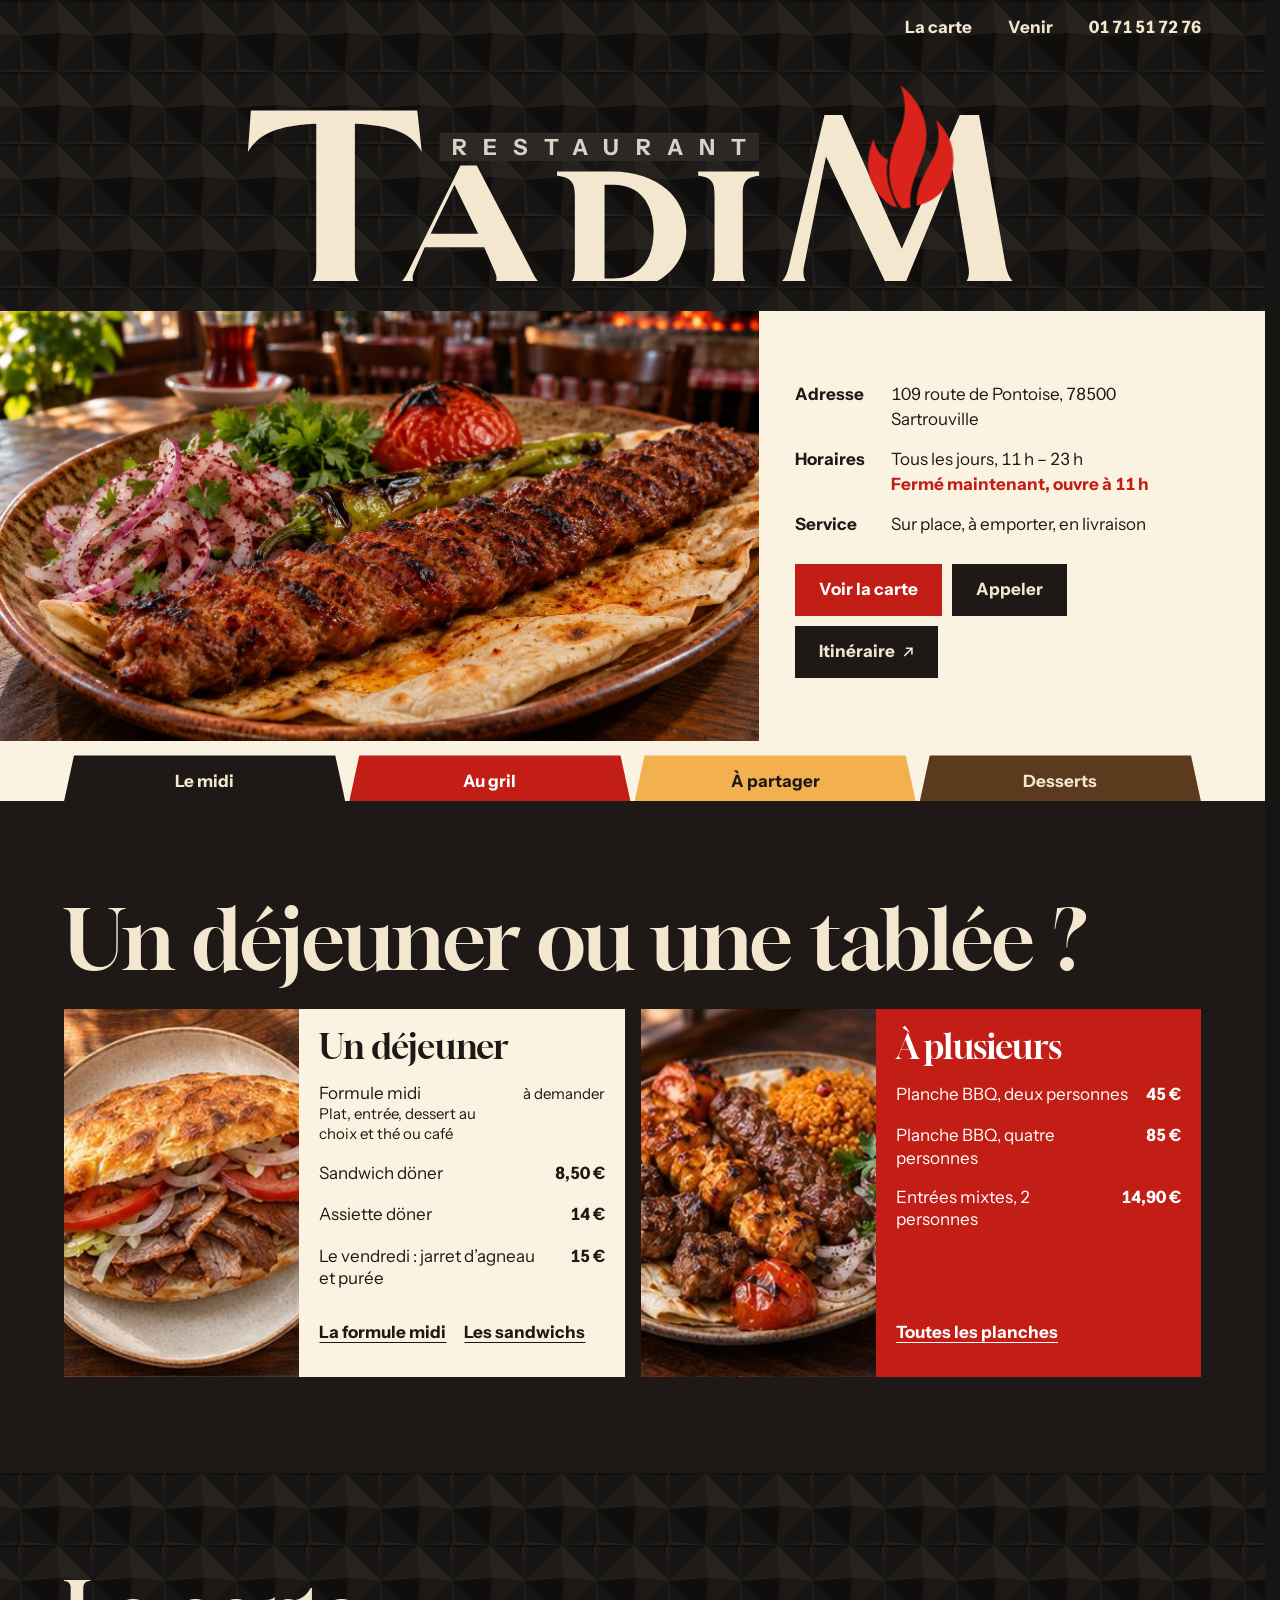
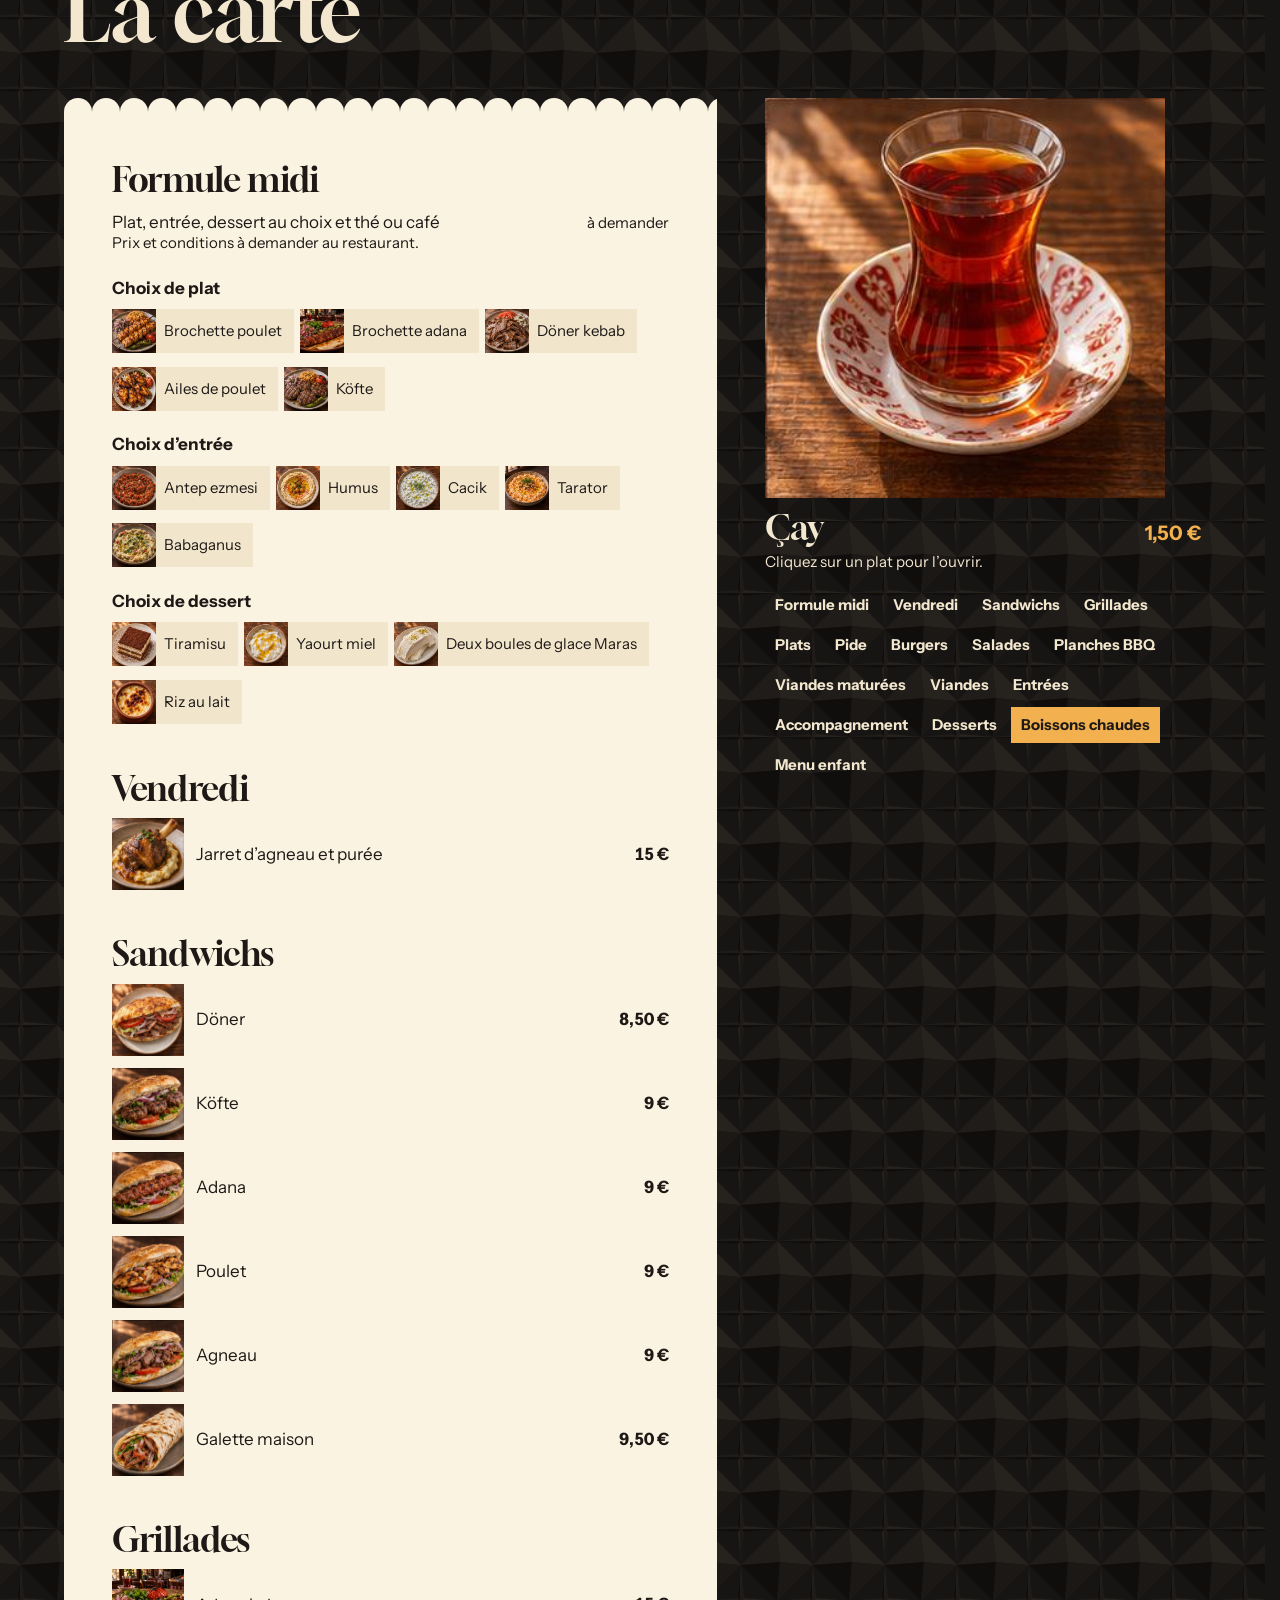
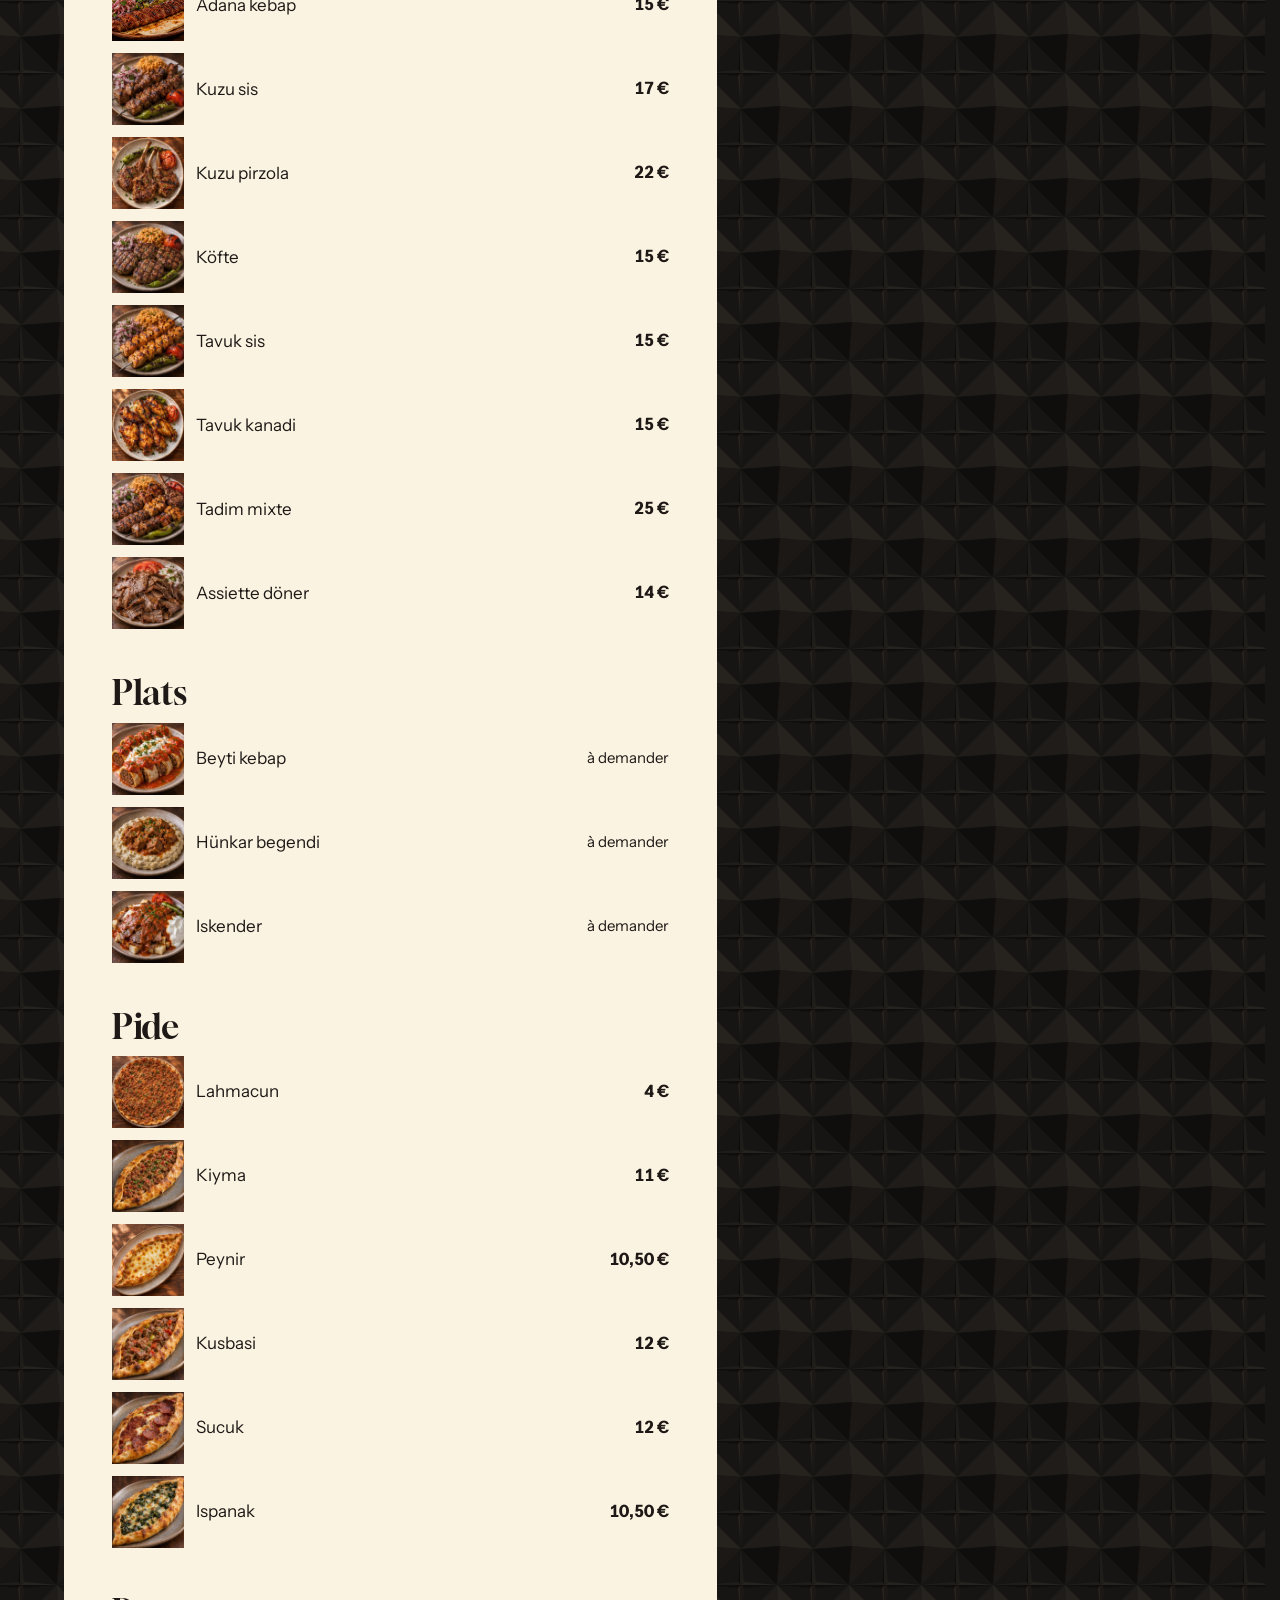
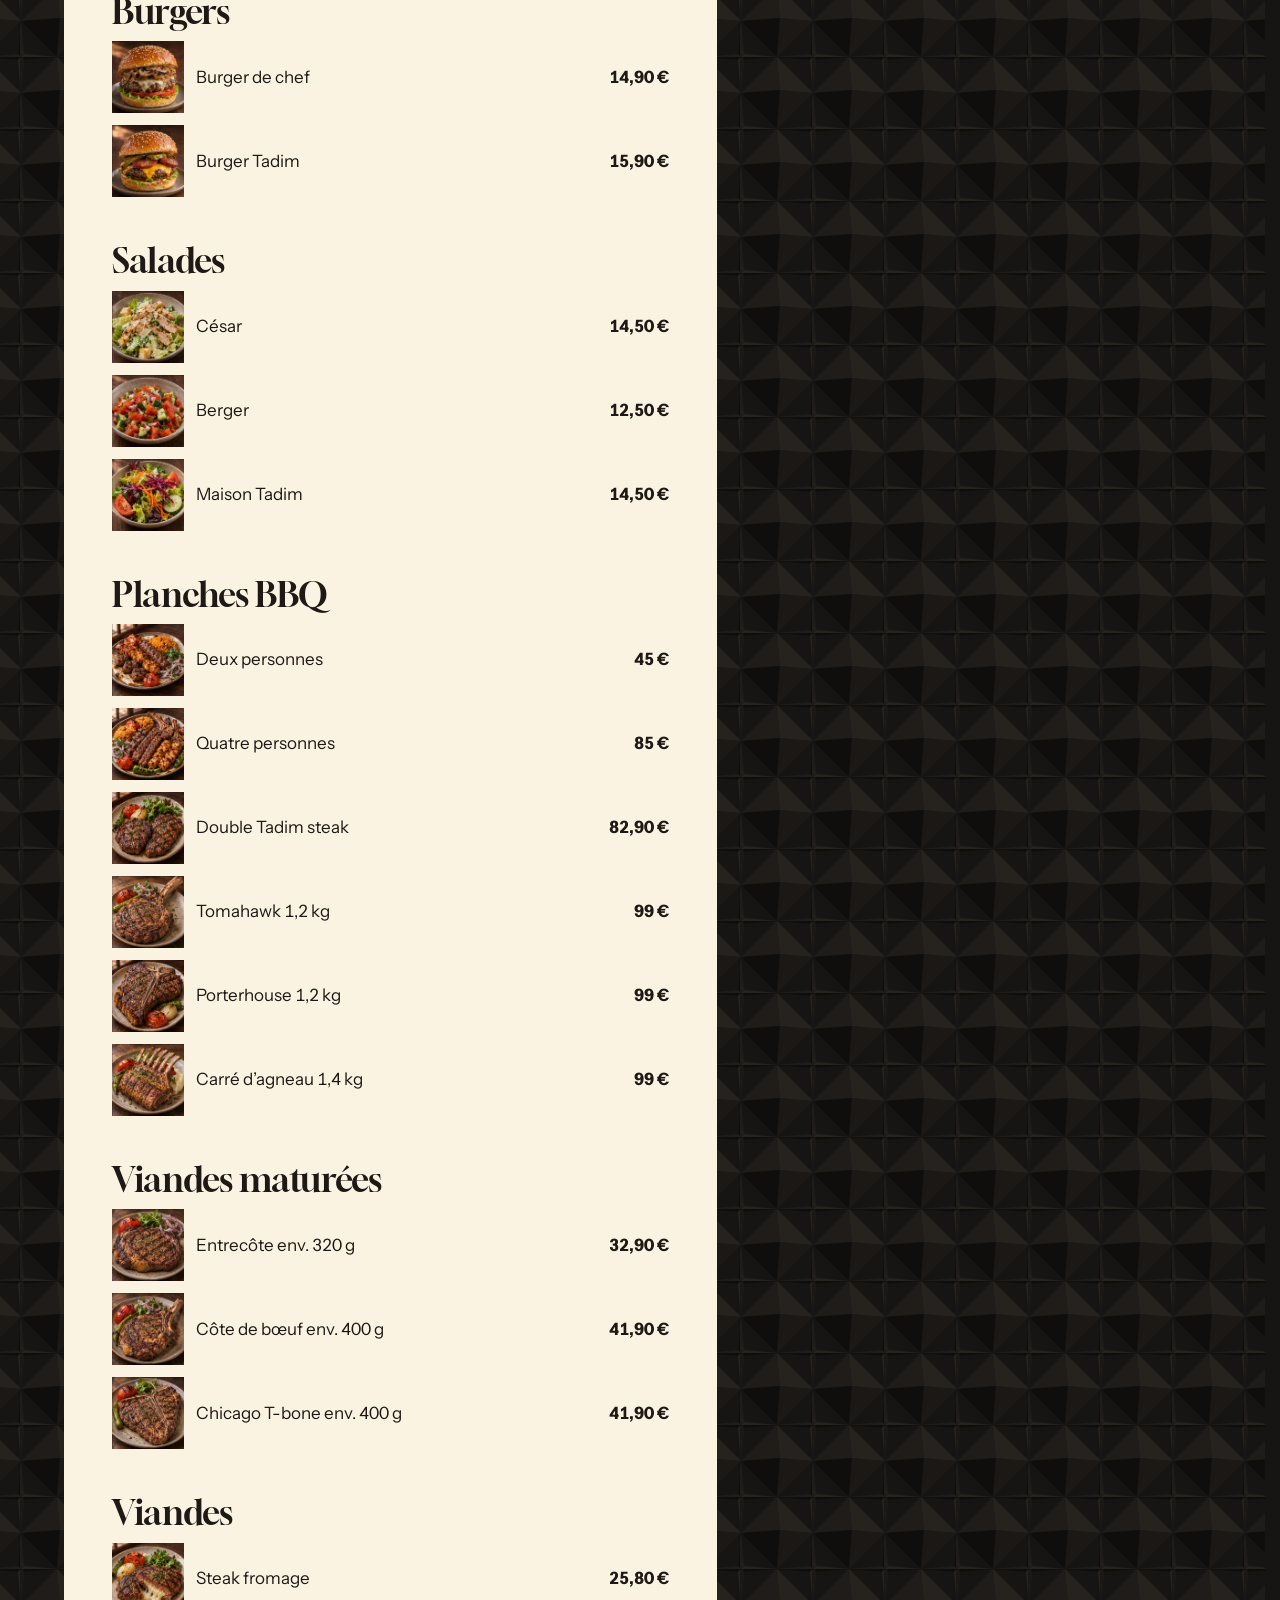
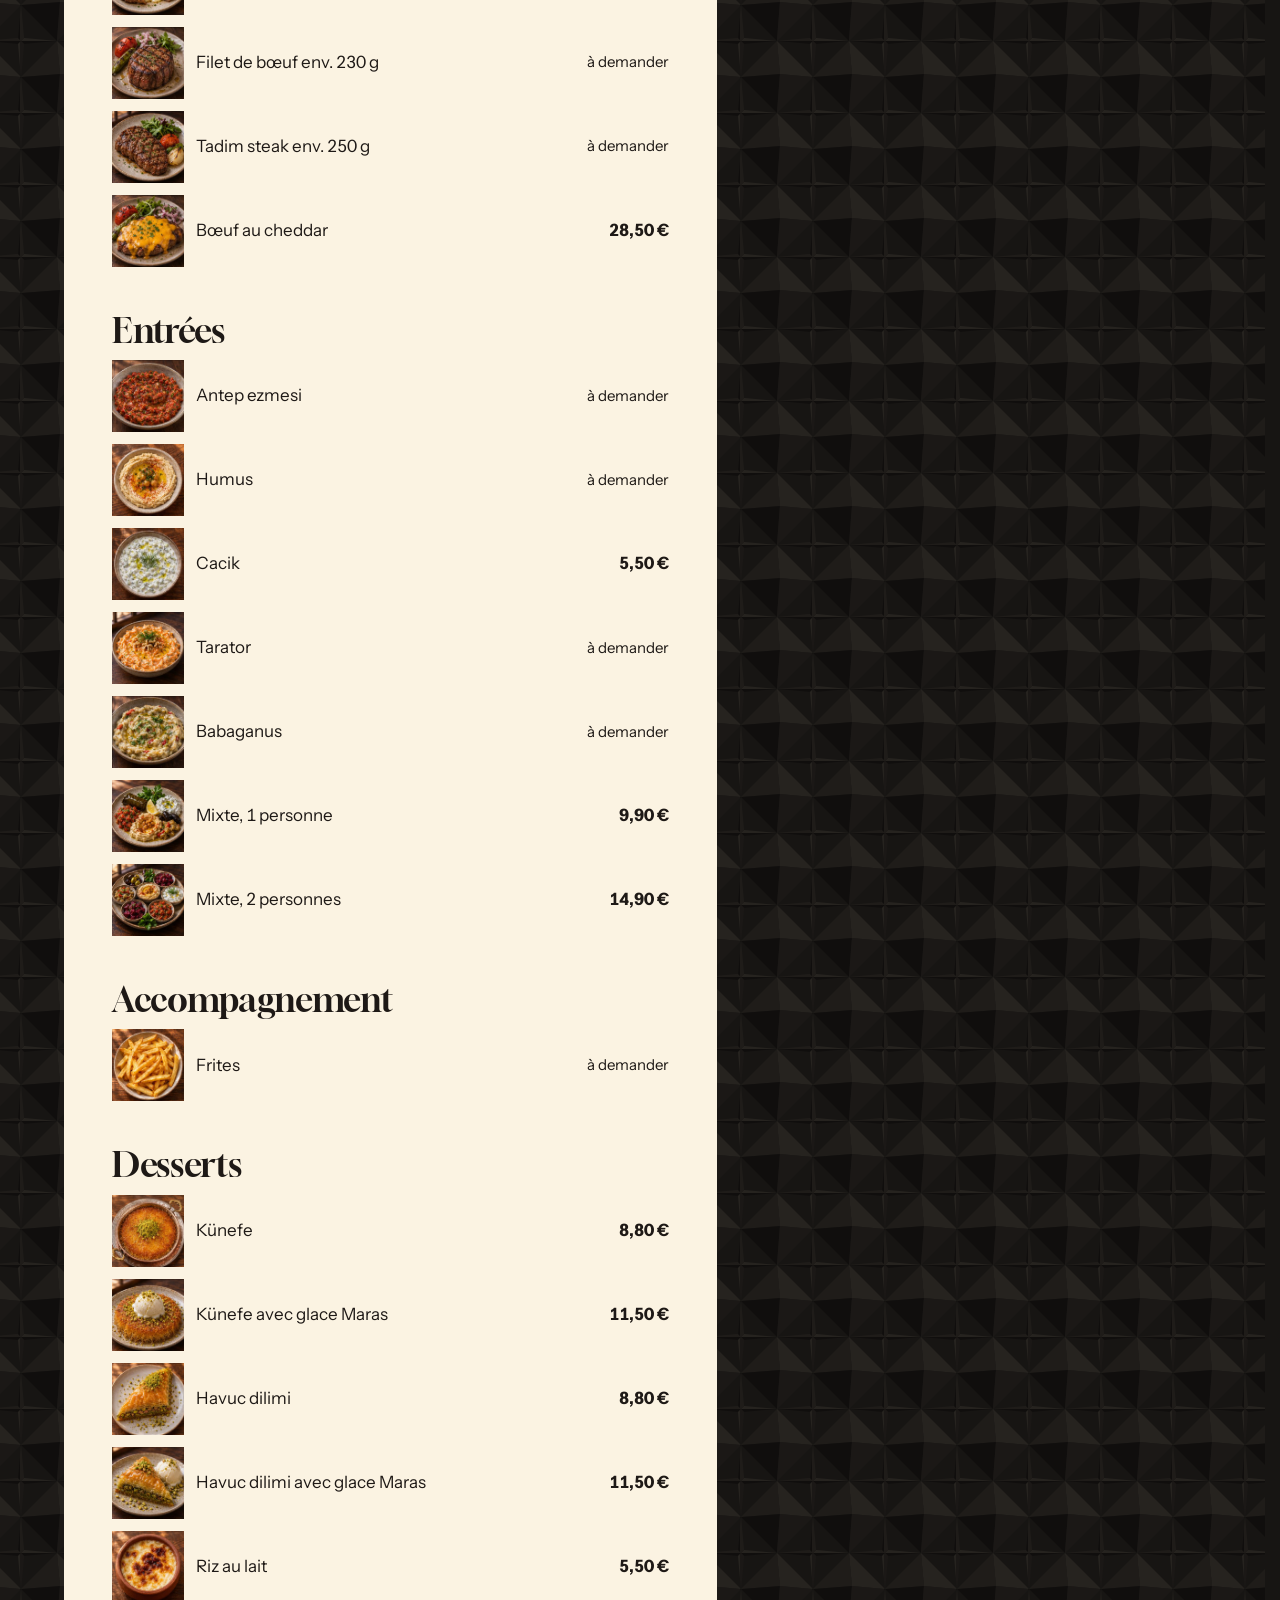
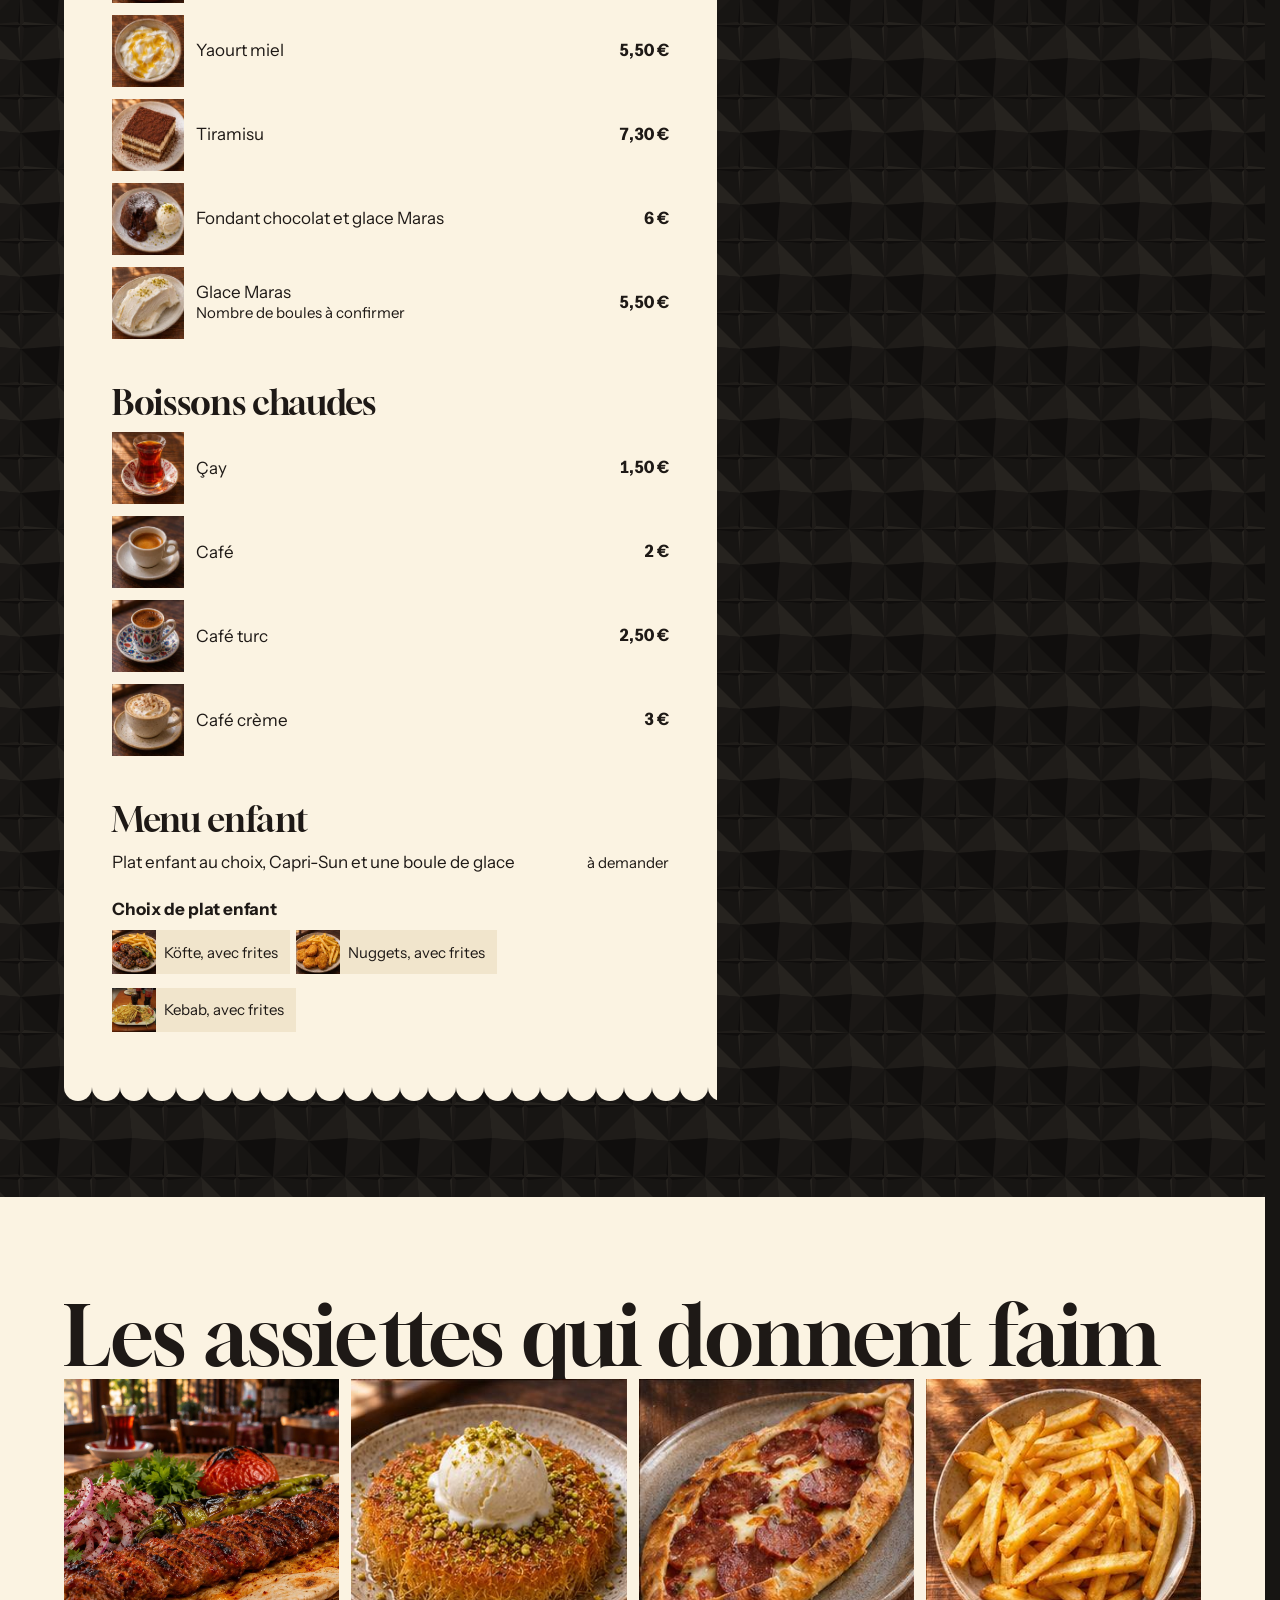
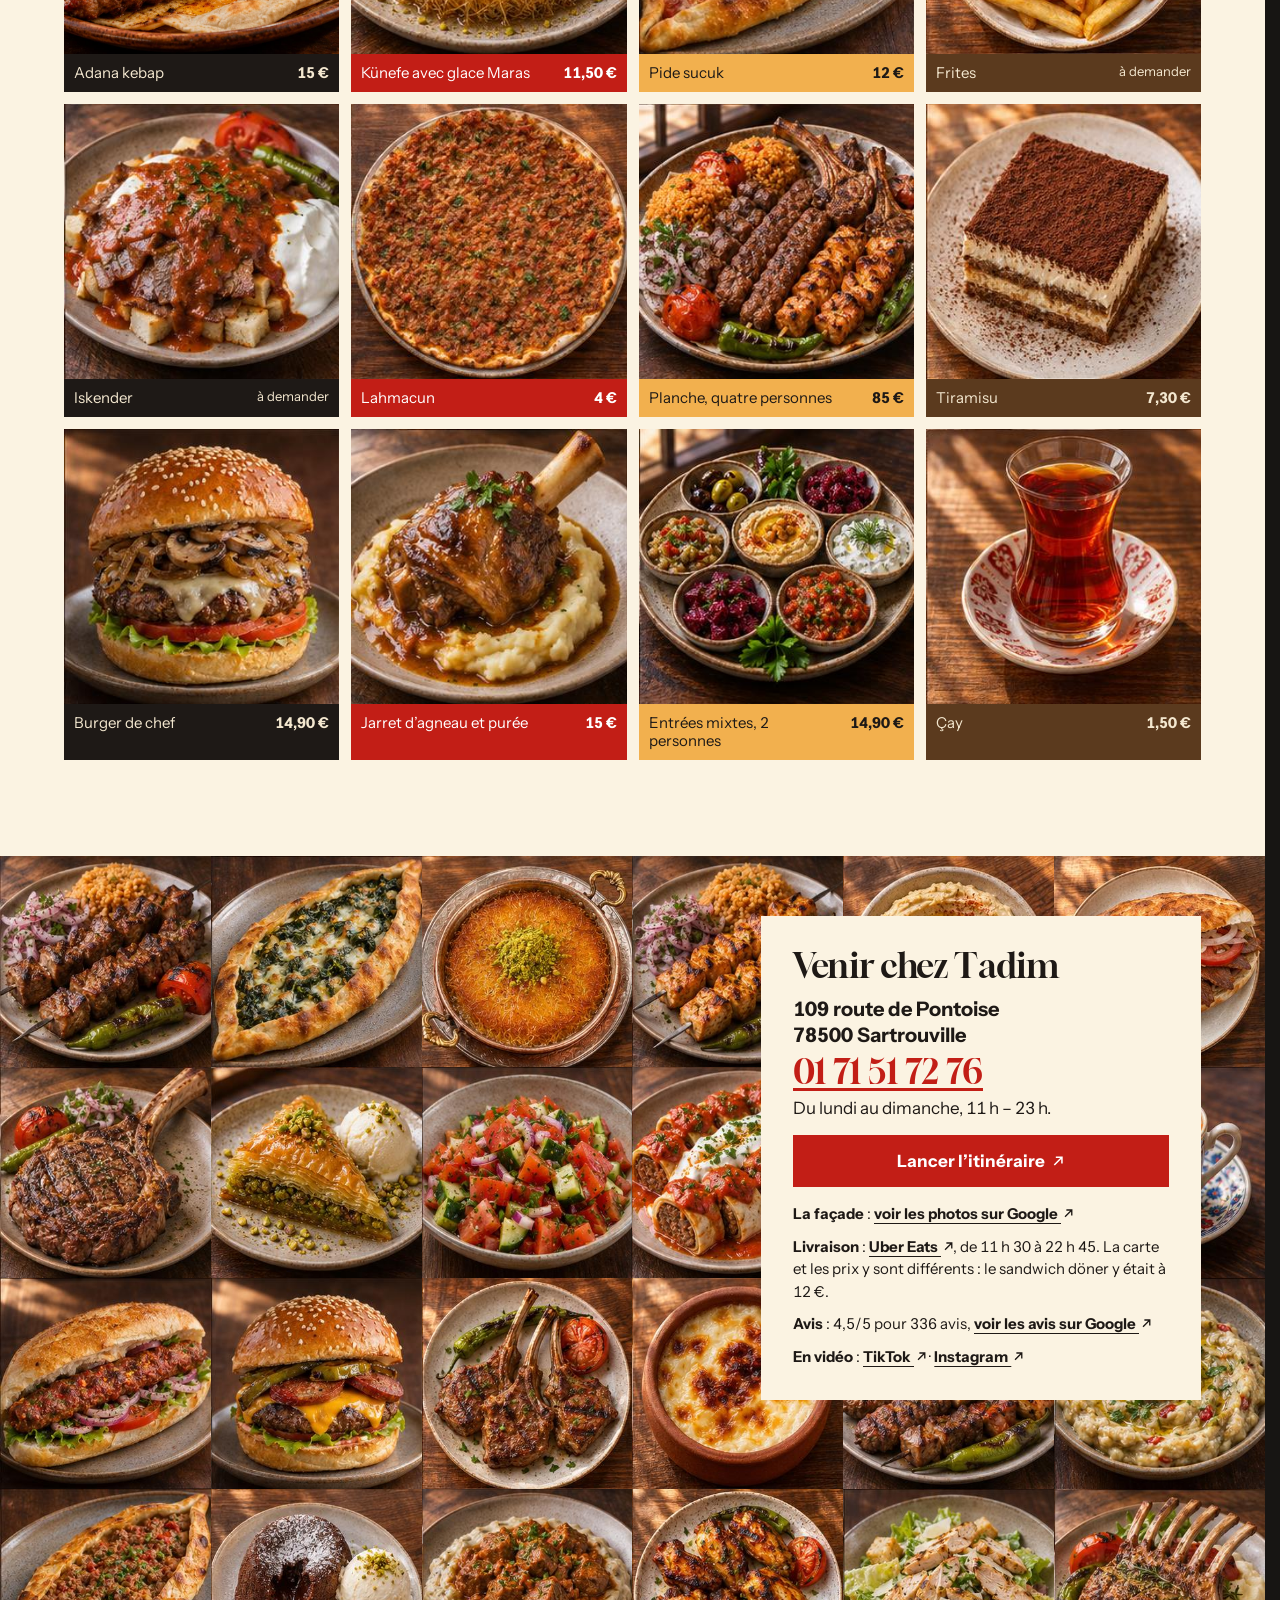
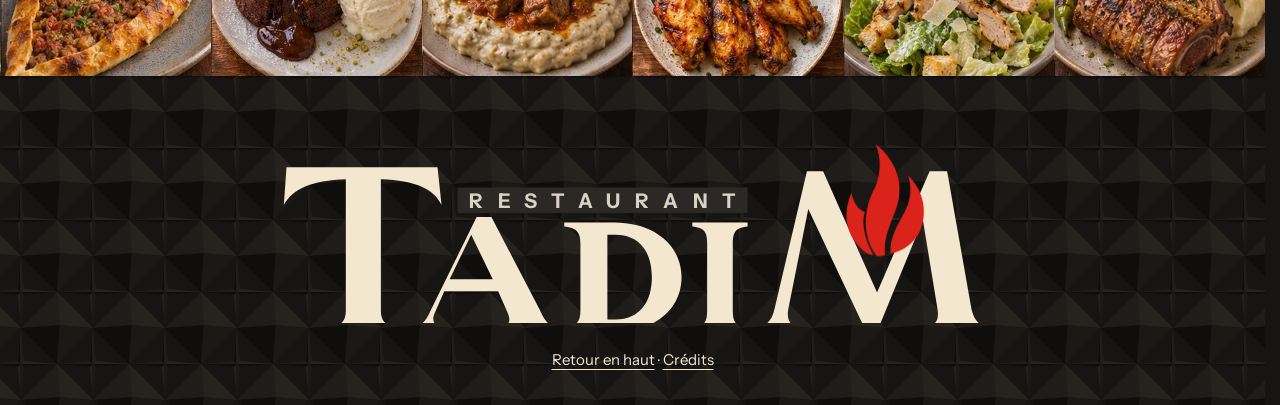
==== commit 0d169866: "Page : retrait des mentions de maquette, lien vers les avis Google Co-Authored-By: Claude Sonnet 5.5" ====
--- a/index.html
+++ b/index.html
@@ -6,8 +6,8 @@
 <meta name="robots" content="noindex">
 <meta name="referrer" content="no-referrer">
 <meta name="theme-color" content="#171513">
-<title>Tadim · Restaurant turc à Sartrouville · Maquette</title>
-<meta name="description" content="Maquette d’exercice pour le restaurant Tadim, 109 route de Pontoise à Sartrouville : carte relevée en novembre 2026, adresse et téléphone.">
+<title>Tadim · Restaurant turc à Sartrouville</title>
+<meta name="description" content="Tadim, restaurant turc au 109 route de Pontoise à Sartrouville : la carte, l’adresse et le téléphone.">
 <link rel="stylesheet" href="vitrine.css">
 </head>
 <body id="haut">
@@ -34,7 +34,6 @@
   </symbol>
 </svg>
 <a class="evitement" href="#carte">Aller à la carte</a>
-<p class="demo">Maquette d’exercice, non validée par le restaurant. Images de plats : visuels de présentation. <a href="#maquette">Détails</a></p>
 
 <div class="facade">
   <nav class="haut" aria-label="Navigation principale">
@@ -43,14 +42,12 @@
     <a class="haut-tel" href="tel:+33171517276">01 71 51 72 76</a>
   </nav>
   <h1><span class="lecteur">Tadim, restaurant turc à Sartrouville</span><svg class="enseigne" viewBox="-6 -24 1068 306" aria-hidden="true"><use href="#lettrage"/></svg></h1>
-  <p class="chapo">Grillades, pide et planches à partager.</p>
 </div>
 
 <main>
 <section class="vitrine" aria-label="L’essentiel pour venir">
   <figure class="vitrine-photo">
-    <img src="images/adana-presentation.jpg" width="1536" height="1024" alt="Adana sur galette, oignons au sumac, piment et tomate grillés, avec une salle de restaurant et un gril flous à l’arrière-plan. Visuel de présentation généré." fetchpriority="high">
-    <figcaption>Visuel de présentation généré pour cette maquette : ni une assiette ni la salle de Tadim.</figcaption>
+    <img src="images/adana-presentation.jpg" width="1536" height="1024" alt="Adana sur galette, oignons au sumac, piment et tomate grillés, avec une salle de restaurant et un gril flous à l’arrière-plan." fetchpriority="high">
   </figure>
   <div class="ticket">
     <dl class="reperes">
@@ -97,7 +94,6 @@
           <li class="ligne-simple"><span class="nom">Planche BBQ, quatre personnes</span><span class="prix">85&nbsp;€</span></li>
           <li class="ligne-simple"><span class="nom">Entrées mixtes, 2 personnes</span><span class="prix">14,90&nbsp;€</span></li>
         </ul>
-        <p class="note">La composition des planches ne figure pas sur le relevé : <a href="tel:+33171517276">demandez-la au restaurant</a>.</p>
         <p class="liens"><a href="#planches-bbq">Toutes les planches</a></p>
       </div>
     </article>
@@ -106,18 +102,13 @@
 
 <section class="carte" id="carte" aria-labelledby="titre-carte">
   <h2 id="titre-carte">La carte</h2>
-  <div class="lecture">
-    <p>Tarifs en euros, relevés les 2 et 3 novembre 2026 sur <a href="https://www.google.com/maps?cid=7965095258605502029">le panneau Menu de la fiche Google <svg class="i" aria-hidden="true"><use href="#i-sortie"/></svg></a>, sans garantie d’actualité. Nous n’avons trouvé aucun fichier de carte publié par le restaurant.</p>
-    <p><b>« À demander »</b> : le prix n’apparaît pas sur le relevé. Cela ne veut pas dire gratuit.</p>
-    <p><b>Suppléments et allergènes</b> : ils ne figurent pas sur le relevé. Posez la question au restaurant avant de commander.</p>
-  </div>
 
   <div class="carte-grille">
     <div class="colonne">
       <div class="apercu" aria-hidden="true">
         <div class="apercu-cadre"><img class="visible" src="images/adana-presentation.jpg" alt="" width="1536" height="1024"></div>
         <p class="apercu-nom"><span id="apercu-nom">Adana kebap</span><span id="apercu-prix">15&nbsp;€</span></p>
-        <p class="apercu-note">Visuel de présentation. Cliquez sur un plat pour l’ouvrir.</p>
+        <p class="apercu-note">Cliquez sur un plat pour l’ouvrir.</p>
       </div>
       <nav class="rubriques" aria-label="Rubriques de la carte">
         <a href="#formule-midi">Formule midi</a>
@@ -204,7 +195,7 @@
         
       </section>
       <section class="bloc" id="planches-bbq" data-rubrique="Planches BBQ">
-        <h3>Planches BBQ</h3><p class="bloc-note">La composition des planches ne figure pas sur le relevé.</p>
+        <h3>Planches BBQ</h3>
         <ul class="lignes"><li><a class="ligne" href="images/planche-deux-presentation.jpg" data-photo="planche-deux" data-nom="Deux personnes"><img class="vignette" src="images/planche-deux-presentation.jpg" alt="" width="72" height="72" loading="lazy"><span class="nom">Deux personnes</span><span class="prix">45&nbsp;€</span></a></li>
 <li><a class="ligne" href="images/planche-quatre-presentation.jpg" data-photo="planche-quatre" data-nom="Quatre personnes"><img class="vignette" src="images/planche-quatre-presentation.jpg" alt="" width="72" height="72" loading="lazy"><span class="nom">Quatre personnes</span><span class="prix">85&nbsp;€</span></a></li>
 <li><a class="ligne" href="images/double-steak-presentation.jpg" data-photo="double-steak" data-nom="Double Tadim steak"><img class="vignette" src="images/double-steak-presentation.jpg" alt="" width="72" height="72" loading="lazy"><span class="nom">Double Tadim steak</span><span class="prix">82,90&nbsp;€</span></a></li>
@@ -240,7 +231,7 @@
         
       </section>
       <section class="bloc" id="accompagnement">
-        <h3>Accompagnement</h3><p class="bloc-note">Les frites figurent sur le relevé avec les plats enfant, sans prix à part.</p>
+        <h3>Accompagnement</h3>
         <ul class="lignes"><li><a class="ligne" href="images/frites-presentation.jpg" data-photo="frites" data-nom="Frites"><img class="vignette" src="images/frites-presentation.jpg" alt="" width="72" height="72" loading="lazy"><span class="nom">Frites</span><span class="prix absent">à demander</span></a></li></ul>
         
       </section>
@@ -276,7 +267,6 @@
 
 <section class="galerie" aria-labelledby="titre-galerie">
   <h2 id="titre-galerie" class="entree">Les assiettes qui donnent faim</h2>
-  <p class="galerie-note entree">Visuels de présentation générés pour cette maquette, pas les assiettes de Tadim.</p>
   <ul class="tuiles">
     <li class="entree"><a class="tuile" href="images/adana-presentation.jpg" data-photo="adana" data-nom="Adana kebap"><img class="vignette" src="images/adana-presentation.jpg" alt="" width="1536" height="1024"><span class="etiquette"><span class="nom">Adana kebap</span><span class="prix">15&nbsp;€</span></span></a></li>
     <li class="entree"><a class="tuile" href="images/kunefe-glace-presentation.jpg" data-photo="kunefe-glace" data-nom="Künefe avec glace Maras"><img class="vignette" src="images/kunefe-glace-presentation.jpg" alt="" width="313" height="313"><span class="etiquette"><span class="nom">Künefe avec glace Maras</span><span class="prix">11,50&nbsp;€</span></span></a></li>
@@ -294,38 +284,27 @@
 </section>
 
 <section class="venir" id="venir" aria-labelledby="titre-venir">
-  <figure class="venir-figure"><div class="mur"><img src="images/kuzu-sis-presentation.jpg" alt="" width="313" height="313" loading="lazy"><img src="images/pide-ispanak-presentation.jpg" alt="" width="313" height="313" loading="lazy"><img src="images/kunefe-presentation.jpg" alt="" width="313" height="313" loading="lazy"><img src="images/tavuk-sis-presentation.jpg" alt="" width="313" height="313" loading="lazy"><img src="images/humus-presentation.jpg" alt="" width="313" height="313" loading="lazy"><img src="images/doner-presentation.jpg" alt="" width="313" height="313" loading="lazy"><img src="images/tomahawk-presentation.jpg" alt="" width="313" height="313" loading="lazy"><img src="images/havuc-glace-presentation.jpg" alt="" width="313" height="313" loading="lazy"><img src="images/salade-berger-presentation.jpg" alt="" width="313" height="313" loading="lazy"><img src="images/beyti-presentation.jpg" alt="" width="313" height="313" loading="lazy"><img src="images/planche-deux-presentation.jpg" alt="" width="313" height="313" loading="lazy"><img src="images/cafe-turc-presentation.jpg" alt="" width="313" height="313" loading="lazy"><img src="images/sandwich-adana-presentation.jpg" alt="" width="313" height="313" loading="lazy"><img src="images/burger-tadim-presentation.jpg" alt="" width="313" height="313" loading="lazy"><img src="images/kuzu-pirzola-presentation.jpg" alt="" width="313" height="313" loading="lazy"><img src="images/riz-au-lait-presentation.jpg" alt="" width="313" height="313" loading="lazy"><img src="images/tadim-mixte-presentation.jpg" alt="" width="313" height="313" loading="lazy"><img src="images/babaganus-presentation.jpg" alt="" width="313" height="313" loading="lazy"><img src="images/pide-kiyma-presentation.jpg" alt="" width="313" height="313" loading="lazy"><img src="images/fondant-presentation.jpg" alt="" width="313" height="313" loading="lazy"><img src="images/hunkar-presentation.jpg" alt="" width="313" height="313" loading="lazy"><img src="images/tavuk-kanadi-presentation.jpg" alt="" width="313" height="313" loading="lazy"><img src="images/salade-cesar-presentation.jpg" alt="" width="313" height="313" loading="lazy"><img src="images/carre-agneau-presentation.jpg" alt="" width="313" height="313" loading="lazy"></div><figcaption>Visuels de présentation, pas les assiettes de Tadim.</figcaption></figure>
+  <figure class="venir-figure"><div class="mur"><img src="images/kuzu-sis-presentation.jpg" alt="" width="313" height="313" loading="lazy"><img src="images/pide-ispanak-presentation.jpg" alt="" width="313" height="313" loading="lazy"><img src="images/kunefe-presentation.jpg" alt="" width="313" height="313" loading="lazy"><img src="images/tavuk-sis-presentation.jpg" alt="" width="313" height="313" loading="lazy"><img src="images/humus-presentation.jpg" alt="" width="313" height="313" loading="lazy"><img src="images/doner-presentation.jpg" alt="" width="313" height="313" loading="lazy"><img src="images/tomahawk-presentation.jpg" alt="" width="313" height="313" loading="lazy"><img src="images/havuc-glace-presentation.jpg" alt="" width="313" height="313" loading="lazy"><img src="images/salade-berger-presentation.jpg" alt="" width="313" height="313" loading="lazy"><img src="images/beyti-presentation.jpg" alt="" width="313" height="313" loading="lazy"><img src="images/planche-deux-presentation.jpg" alt="" width="313" height="313" loading="lazy"><img src="images/cafe-turc-presentation.jpg" alt="" width="313" height="313" loading="lazy"><img src="images/sandwich-adana-presentation.jpg" alt="" width="313" height="313" loading="lazy"><img src="images/burger-tadim-presentation.jpg" alt="" width="313" height="313" loading="lazy"><img src="images/kuzu-pirzola-presentation.jpg" alt="" width="313" height="313" loading="lazy"><img src="images/riz-au-lait-presentation.jpg" alt="" width="313" height="313" loading="lazy"><img src="images/tadim-mixte-presentation.jpg" alt="" width="313" height="313" loading="lazy"><img src="images/babaganus-presentation.jpg" alt="" width="313" height="313" loading="lazy"><img src="images/pide-kiyma-presentation.jpg" alt="" width="313" height="313" loading="lazy"><img src="images/fondant-presentation.jpg" alt="" width="313" height="313" loading="lazy"><img src="images/hunkar-presentation.jpg" alt="" width="313" height="313" loading="lazy"><img src="images/tavuk-kanadi-presentation.jpg" alt="" width="313" height="313" loading="lazy"><img src="images/salade-cesar-presentation.jpg" alt="" width="313" height="313" loading="lazy"><img src="images/carre-agneau-presentation.jpg" alt="" width="313" height="313" loading="lazy"></div></figure>
   <div class="carton entree">
     <h2 id="titre-venir">Venir chez Tadim</h2>
     <address>109 route de Pontoise<br>78500 Sartrouville</address>
     <a class="telephone" href="tel:+33171517276">01 71 51 72 76</a>
-    <p>Du lundi au dimanche, 11 h – 23 h selon Google. Jours fériés à confirmer.</p>
+    <p>Du lundi au dimanche, 11 h – 23 h.</p>
     <a class="btn btn-plein" href="https://www.google.com/maps/dir/?api=1&amp;destination=109%20route%20de%20Pontoise%2C%2078500%20Sartrouville">Lancer l’itinéraire <svg class="i" aria-hidden="true"><use href="#i-sortie"/></svg></a>
     <ul class="pratique">
       <li><b>La façade</b> : <a href="https://www.google.com/maps?cid=7965095258605502029">voir les photos sur Google <svg class="i" aria-hidden="true"><use href="#i-sortie"/></svg></a></li>
       <li><b>Livraison</b> : <a href="https://www.ubereats.com/fr/store/restaurant-tadim/_vxpUkzoSey6EHyiwWJ5nA">Uber Eats <svg class="i" aria-hidden="true"><use href="#i-sortie"/></svg></a>, de 11 h 30 à 22 h 45. La carte et les prix y sont différents : le sandwich döner y était à 12&nbsp;€.</li>
-      <li><b>Avis</b> : 4,5/5 pour 336 avis, relevé le 3 novembre 2026 sur la fiche Google.</li>
+      <li><b>Avis</b> : 4,5/5 pour 336 avis, <a href="https://www.google.com/maps?cid=7965095258605502029">voir les avis sur Google <svg class="i" aria-hidden="true"><use href="#i-sortie"/></svg></a></li>
       <li><b>En vidéo</b> : <a href="https://www.tiktok.com/@tadim.grill">TikTok <svg class="i" aria-hidden="true"><use href="#i-sortie"/></svg></a> · <a href="https://www.instagram.com/tadim_grill/">Instagram <svg class="i" aria-hidden="true"><use href="#i-sortie"/></svg></a></li>
     </ul>
   </div>
 </section>
 
-<section class="maquette" id="maquette" aria-labelledby="titre-maquette">
-  <h2 id="titre-maquette">À propos de cette maquette</h2>
-  <ul>
-    <li>Exercice de design privé. Le restaurant ne l’a ni commandé ni approuvé, et ce n’est pas son site officiel.</li>
-    <li>Le lettrage TADIM est redessiné d’après l’enseigne visible sur une photo publiée sur Google en novembre 2025. Ce n’est pas le fichier officiel, et son usage reste à autoriser.</li>
-    <li>Les images de plats sont des visuels de présentation générés pour cette maquette. Ils ne montrent ni la cuisine, ni la salle, ni les assiettes de Tadim, et l’assiette réelle peut différer. Seul le kebab du menu enfant garde une photo sous licence libre, créditée.</li>
-    <li>Adresse, horaires, téléphone et tarifs viennent de fiches publiques, à confirmer auprès du restaurant. Les polices sont sous licence libre (OFL) et servies depuis ce dossier.</li>
-    <li>Cette page ne dépose aucun cookie et ne contient ni formulaire ni mesure d’audience. Les liens marqués d’une flèche ouvrent des services externes, soumis à leurs propres règles.</li>
-  </ul>
-  <a class="lien-credits" href="credits.html">Provenance des images</a>
-</section>
 </main>
 
 <footer class="pied">
   <svg class="enseigne-pied" viewBox="-6 -24 1068 306" aria-hidden="true"><use href="#lettrage"/></svg>
-  <p>Maquette privée, novembre 2026. <a href="#haut">Retour en haut</a></p>
+  <p><a href="#haut">Retour en haut</a> · <a href="credits.html">Crédits</a></p>
 </footer>
 
 <nav class="barre" aria-label="Actions rapides">
@@ -345,7 +324,7 @@
   </figure>
 </dialog>
 
-<script id="photos" type="application/json">{"adana":{"f":"images/adana-presentation.jpg","h":1024,"l":1536,"type":"Visuel de présentation généré pour cette maquette : l’assiette réelle peut différer.","c":"","u":""},"assiette-doner":{"f":"images/assiette-doner-presentation.jpg","h":313,"l":313,"type":"Visuel de présentation généré pour cette maquette : l’assiette réelle peut différer.","c":"","u":""},"babaganus":{"f":"images/babaganus-presentation.jpg","h":313,"l":313,"type":"Visuel de présentation généré pour cette maquette : l’assiette réelle peut différer.","c":"","u":""},"beyti":{"f":"images/beyti-presentation.jpg","h":313,"l":313,"type":"Visuel de présentation généré pour cette maquette : l’assiette réelle peut différer.","c":"","u":""},"boeuf-cheddar":{"f":"images/boeuf-cheddar-presentation.jpg","h":313,"l":313,"type":"Visuel de présentation généré pour cette maquette : l’assiette réelle peut différer.","c":"","u":""},"burger-chef":{"f":"images/burger-chef-presentation.jpg","h":313,"l":313,"type":"Visuel de présentation généré pour cette maquette : l’assiette réelle peut différer.","c":"","u":""},"burger-tadim":{"f":"images/burger-tadim-presentation.jpg","h":313,"l":313,"type":"Visuel de présentation généré pour cette maquette : l’assiette réelle peut différer.","c":"","u":""},"cacik":{"f":"images/cacik-presentation.jpg","h":313,"l":313,"type":"Visuel de présentation généré pour cette maquette : l’assiette réelle peut différer.","c":"","u":""},"cafe-creme":{"f":"images/cafe-creme-presentation.jpg","h":313,"l":313,"type":"Visuel de présentation généré pour cette maquette : l’assiette réelle peut différer.","c":"","u":""},"cafe":{"f":"images/cafe-presentation.jpg","h":313,"l":313,"type":"Visuel de présentation généré pour cette maquette : l’assiette réelle peut différer.","c":"","u":""},"cafe-turc":{"f":"images/cafe-turc-presentation.jpg","h":313,"l":313,"type":"Visuel de présentation généré pour cette maquette : l’assiette réelle peut différer.","c":"","u":""},"carre-agneau":{"f":"images/carre-agneau-presentation.jpg","h":313,"l":313,"type":"Visuel de présentation généré pour cette maquette : l’assiette réelle peut différer.","c":"","u":""},"cay":{"f":"images/cay-presentation.jpg","h":313,"l":313,"type":"Visuel de présentation généré pour cette maquette : l’assiette réelle peut différer.","c":"","u":""},"cote-de-boeuf":{"f":"images/cote-de-boeuf-presentation.jpg","h":313,"l":313,"type":"Visuel de présentation généré pour cette maquette : l’assiette réelle peut différer.","c":"","u":""},"doner":{"f":"images/doner-presentation.jpg","h":313,"l":313,"type":"Visuel de présentation généré pour cette maquette : l’assiette réelle peut différer.","c":"","u":""},"double-steak":{"f":"images/double-steak-presentation.jpg","h":313,"l":313,"type":"Visuel de présentation généré pour cette maquette : l’assiette réelle peut différer.","c":"","u":""},"entrecote":{"f":"images/entrecote-presentation.jpg","h":313,"l":313,"type":"Visuel de présentation généré pour cette maquette : l’assiette réelle peut différer.","c":"","u":""},"ezmesi":{"f":"images/ezmesi-presentation.jpg","h":313,"l":313,"type":"Visuel de présentation généré pour cette maquette : l’assiette réelle peut différer.","c":"","u":""},"filet-de-boeuf":{"f":"images/filet-de-boeuf-presentation.jpg","h":313,"l":313,"type":"Visuel de présentation généré pour cette maquette : l’assiette réelle peut différer.","c":"","u":""},"fondant":{"f":"images/fondant-presentation.jpg","h":313,"l":313,"type":"Visuel de présentation généré pour cette maquette : l’assiette réelle peut différer.","c":"","u":""},"frites":{"f":"images/frites-presentation.jpg","h":313,"l":313,"type":"Visuel de présentation généré pour cette maquette : l’assiette réelle peut différer.","c":"","u":""},"galette":{"f":"images/galette-presentation.jpg","h":313,"l":313,"type":"Visuel de présentation généré pour cette maquette : l’assiette réelle peut différer.","c":"","u":""},"glace-maras":{"f":"images/glace-maras-presentation.jpg","h":313,"l":313,"type":"Visuel de présentation généré pour cette maquette : l’assiette réelle peut différer.","c":"","u":""},"havuc-dilimi":{"f":"images/havuc-dilimi-presentation.jpg","h":313,"l":313,"type":"Visuel de présentation généré pour cette maquette : l’assiette réelle peut différer.","c":"","u":""},"havuc-glace":{"f":"images/havuc-glace-presentation.jpg","h":313,"l":313,"type":"Visuel de présentation généré pour cette maquette : l’assiette réelle peut différer.","c":"","u":""},"humus":{"f":"images/humus-presentation.jpg","h":313,"l":313,"type":"Visuel de présentation généré pour cette maquette : l’assiette réelle peut différer.","c":"","u":""},"hunkar":{"f":"images/hunkar-presentation.jpg","h":313,"l":313,"type":"Visuel de présentation généré pour cette maquette : l’assiette réelle peut différer.","c":"","u":""},"iskender":{"f":"images/iskender-presentation.jpg","h":313,"l":313,"type":"Visuel de présentation généré pour cette maquette : l’assiette réelle peut différer.","c":"","u":""},"jarret":{"f":"images/jarret-presentation.jpg","h":313,"l":313,"type":"Visuel de présentation généré pour cette maquette : l’assiette réelle peut différer.","c":"","u":""},"kofte-frites":{"f":"images/kofte-frites-presentation.jpg","h":313,"l":313,"type":"Visuel de présentation généré pour cette maquette : l’assiette réelle peut différer.","c":"","u":""},"kofte":{"f":"images/kofte-presentation.jpg","h":313,"l":313,"type":"Visuel de présentation généré pour cette maquette : l’assiette réelle peut différer.","c":"","u":""},"kunefe-glace":{"f":"images/kunefe-glace-presentation.jpg","h":313,"l":313,"type":"Visuel de présentation généré pour cette maquette : l’assiette réelle peut différer.","c":"","u":""},"kunefe":{"f":"images/kunefe-presentation.jpg","h":313,"l":313,"type":"Visuel de présentation généré pour cette maquette : l’assiette réelle peut différer.","c":"","u":""},"kuzu-pirzola":{"f":"images/kuzu-pirzola-presentation.jpg","h":313,"l":313,"type":"Visuel de présentation généré pour cette maquette : l’assiette réelle peut différer.","c":"","u":""},"kuzu-sis":{"f":"images/kuzu-sis-presentation.jpg","h":313,"l":313,"type":"Visuel de présentation généré pour cette maquette : l’assiette réelle peut différer.","c":"","u":""},"lahmacun":{"f":"images/lahmacun-presentation.jpg","h":313,"l":313,"type":"Visuel de présentation généré pour cette maquette : l’assiette réelle peut différer.","c":"","u":""},"mezze-deux":{"f":"images/mezze-deux-presentation.jpg","h":313,"l":313,"type":"Visuel de présentation généré pour cette maquette : l’assiette réelle peut différer.","c":"","u":""},"mezze-un":{"f":"images/mezze-un-presentation.jpg","h":313,"l":313,"type":"Visuel de présentation généré pour cette maquette : l’assiette réelle peut différer.","c":"","u":""},"nuggets-frites":{"f":"images/nuggets-frites-presentation.jpg","h":313,"l":313,"type":"Visuel de présentation généré pour cette maquette : l’assiette réelle peut différer.","c":"","u":""},"pide-ispanak":{"f":"images/pide-ispanak-presentation.jpg","h":313,"l":313,"type":"Visuel de présentation généré pour cette maquette : l’assiette réelle peut différer.","c":"","u":""},"pide-kiyma":{"f":"images/pide-kiyma-presentation.jpg","h":313,"l":313,"type":"Visuel de présentation généré pour cette maquette : l’assiette réelle peut différer.","c":"","u":""},"pide-kusbasi":{"f":"images/pide-kusbasi-presentation.jpg","h":313,"l":313,"type":"Visuel de présentation généré pour cette maquette : l’assiette réelle peut différer.","c":"","u":""},"pide-peynir":{"f":"images/pide-peynir-presentation.jpg","h":313,"l":313,"type":"Visuel de présentation généré pour cette maquette : l’assiette réelle peut différer.","c":"","u":""},"pide-sucuk":{"f":"images/pide-sucuk-presentation.jpg","h":313,"l":313,"type":"Visuel de présentation généré pour cette maquette : l’assiette réelle peut différer.","c":"","u":""},"planche-deux":{"f":"images/planche-deux-presentation.jpg","h":313,"l":313,"type":"Visuel de présentation généré pour cette maquette : l’assiette réelle peut différer.","c":"","u":""},"planche-quatre":{"f":"images/planche-quatre-presentation.jpg","h":313,"l":313,"type":"Visuel de présentation généré pour cette maquette : l’assiette réelle peut différer.","c":"","u":""},"porterhouse":{"f":"images/porterhouse-presentation.jpg","h":313,"l":313,"type":"Visuel de présentation généré pour cette maquette : l’assiette réelle peut différer.","c":"","u":""},"riz-au-lait":{"f":"images/riz-au-lait-presentation.jpg","h":313,"l":313,"type":"Visuel de présentation généré pour cette maquette : l’assiette réelle peut différer.","c":"","u":""},"salade-berger":{"f":"images/salade-berger-presentation.jpg","h":313,"l":313,"type":"Visuel de présentation généré pour cette maquette : l’assiette réelle peut différer.","c":"","u":""},"salade-cesar":{"f":"images/salade-cesar-presentation.jpg","h":313,"l":313,"type":"Visuel de présentation généré pour cette maquette : l’assiette réelle peut différer.","c":"","u":""},"salade-maison":{"f":"images/salade-maison-presentation.jpg","h":313,"l":313,"type":"Visuel de présentation généré pour cette maquette : l’assiette réelle peut différer.","c":"","u":""},"sandwich-adana":{"f":"images/sandwich-adana-presentation.jpg","h":313,"l":313,"type":"Visuel de présentation généré pour cette maquette : l’assiette réelle peut différer.","c":"","u":""},"sandwich-agneau":{"f":"images/sandwich-agneau-presentation.jpg","h":313,"l":313,"type":"Visuel de présentation généré pour cette maquette : l’assiette réelle peut différer.","c":"","u":""},"sandwich-kofte":{"f":"images/sandwich-kofte-presentation.jpg","h":313,"l":313,"type":"Visuel de présentation généré pour cette maquette : l’assiette réelle peut différer.","c":"","u":""},"sandwich-poulet":{"f":"images/sandwich-poulet-presentation.jpg","h":313,"l":313,"type":"Visuel de présentation généré pour cette maquette : l’assiette réelle peut différer.","c":"","u":""},"steak-fromage":{"f":"images/steak-fromage-presentation.jpg","h":313,"l":313,"type":"Visuel de présentation généré pour cette maquette : l’assiette réelle peut différer.","c":"","u":""},"t-bone":{"f":"images/t-bone-presentation.jpg","h":313,"l":313,"type":"Visuel de présentation généré pour cette maquette : l’assiette réelle peut différer.","c":"","u":""},"tadim-mixte":{"f":"images/tadim-mixte-presentation.jpg","h":313,"l":313,"type":"Visuel de présentation généré pour cette maquette : l’assiette réelle peut différer.","c":"","u":""},"tadim-steak":{"f":"images/tadim-steak-presentation.jpg","h":313,"l":313,"type":"Visuel de présentation généré pour cette maquette : l’assiette réelle peut différer.","c":"","u":""},"tarator":{"f":"images/tarator-presentation.jpg","h":313,"l":313,"type":"Visuel de présentation généré pour cette maquette : l’assiette réelle peut différer.","c":"","u":""},"tavuk-kanadi":{"f":"images/tavuk-kanadi-presentation.jpg","h":313,"l":313,"type":"Visuel de présentation généré pour cette maquette : l’assiette réelle peut différer.","c":"","u":""},"tavuk-sis":{"f":"images/tavuk-sis-presentation.jpg","h":313,"l":313,"type":"Visuel de présentation généré pour cette maquette : l’assiette réelle peut différer.","c":"","u":""},"tiramisu":{"f":"images/tiramisu-presentation.jpg","h":313,"l":313,"type":"Visuel de présentation généré pour cette maquette : l’assiette réelle peut différer.","c":"","u":""},"tomahawk":{"f":"images/tomahawk-presentation.jpg","h":313,"l":313,"type":"Visuel de présentation généré pour cette maquette : l’assiette réelle peut différer.","c":"","u":""},"yaourt-miel":{"f":"images/yaourt-miel-presentation.jpg","h":313,"l":313,"type":"Visuel de présentation généré pour cette maquette : l’assiette réelle peut différer.","c":"","u":""},"enfant-kebab":{"f":"images/plats/enfant-kebab.jpg","h":720,"l":960,"type":"Photo d’illustration, pas une assiette de Tadim.","c":"JIP, CC BY-SA 3.0","u":"https://commons.wikimedia.org/wiki/File:D%C3%B6ner_kebab_in_Turku.jpg"}}</script>
+<script id="photos" type="application/json">{"adana":{"f":"images/adana-presentation.jpg","h":1024,"l":1536,"type":"","c":"","u":""},"assiette-doner":{"f":"images/assiette-doner-presentation.jpg","h":313,"l":313,"type":"","c":"","u":""},"babaganus":{"f":"images/babaganus-presentation.jpg","h":313,"l":313,"type":"","c":"","u":""},"beyti":{"f":"images/beyti-presentation.jpg","h":313,"l":313,"type":"","c":"","u":""},"boeuf-cheddar":{"f":"images/boeuf-cheddar-presentation.jpg","h":313,"l":313,"type":"","c":"","u":""},"burger-chef":{"f":"images/burger-chef-presentation.jpg","h":313,"l":313,"type":"","c":"","u":""},"burger-tadim":{"f":"images/burger-tadim-presentation.jpg","h":313,"l":313,"type":"","c":"","u":""},"cacik":{"f":"images/cacik-presentation.jpg","h":313,"l":313,"type":"","c":"","u":""},"cafe-creme":{"f":"images/cafe-creme-presentation.jpg","h":313,"l":313,"type":"","c":"","u":""},"cafe":{"f":"images/cafe-presentation.jpg","h":313,"l":313,"type":"","c":"","u":""},"cafe-turc":{"f":"images/cafe-turc-presentation.jpg","h":313,"l":313,"type":"","c":"","u":""},"carre-agneau":{"f":"images/carre-agneau-presentation.jpg","h":313,"l":313,"type":"","c":"","u":""},"cay":{"f":"images/cay-presentation.jpg","h":313,"l":313,"type":"","c":"","u":""},"cote-de-boeuf":{"f":"images/cote-de-boeuf-presentation.jpg","h":313,"l":313,"type":"","c":"","u":""},"doner":{"f":"images/doner-presentation.jpg","h":313,"l":313,"type":"","c":"","u":""},"double-steak":{"f":"images/double-steak-presentation.jpg","h":313,"l":313,"type":"","c":"","u":""},"entrecote":{"f":"images/entrecote-presentation.jpg","h":313,"l":313,"type":"","c":"","u":""},"ezmesi":{"f":"images/ezmesi-presentation.jpg","h":313,"l":313,"type":"","c":"","u":""},"filet-de-boeuf":{"f":"images/filet-de-boeuf-presentation.jpg","h":313,"l":313,"type":"","c":"","u":""},"fondant":{"f":"images/fondant-presentation.jpg","h":313,"l":313,"type":"","c":"","u":""},"frites":{"f":"images/frites-presentation.jpg","h":313,"l":313,"type":"","c":"","u":""},"galette":{"f":"images/galette-presentation.jpg","h":313,"l":313,"type":"","c":"","u":""},"glace-maras":{"f":"images/glace-maras-presentation.jpg","h":313,"l":313,"type":"","c":"","u":""},"havuc-dilimi":{"f":"images/havuc-dilimi-presentation.jpg","h":313,"l":313,"type":"","c":"","u":""},"havuc-glace":{"f":"images/havuc-glace-presentation.jpg","h":313,"l":313,"type":"","c":"","u":""},"humus":{"f":"images/humus-presentation.jpg","h":313,"l":313,"type":"","c":"","u":""},"hunkar":{"f":"images/hunkar-presentation.jpg","h":313,"l":313,"type":"","c":"","u":""},"iskender":{"f":"images/iskender-presentation.jpg","h":313,"l":313,"type":"","c":"","u":""},"jarret":{"f":"images/jarret-presentation.jpg","h":313,"l":313,"type":"","c":"","u":""},"kofte-frites":{"f":"images/kofte-frites-presentation.jpg","h":313,"l":313,"type":"","c":"","u":""},"kofte":{"f":"images/kofte-presentation.jpg","h":313,"l":313,"type":"","c":"","u":""},"kunefe-glace":{"f":"images/kunefe-glace-presentation.jpg","h":313,"l":313,"type":"","c":"","u":""},"kunefe":{"f":"images/kunefe-presentation.jpg","h":313,"l":313,"type":"","c":"","u":""},"kuzu-pirzola":{"f":"images/kuzu-pirzola-presentation.jpg","h":313,"l":313,"type":"","c":"","u":""},"kuzu-sis":{"f":"images/kuzu-sis-presentation.jpg","h":313,"l":313,"type":"","c":"","u":""},"lahmacun":{"f":"images/lahmacun-presentation.jpg","h":313,"l":313,"type":"","c":"","u":""},"mezze-deux":{"f":"images/mezze-deux-presentation.jpg","h":313,"l":313,"type":"","c":"","u":""},"mezze-un":{"f":"images/mezze-un-presentation.jpg","h":313,"l":313,"type":"","c":"","u":""},"nuggets-frites":{"f":"images/nuggets-frites-presentation.jpg","h":313,"l":313,"type":"","c":"","u":""},"pide-ispanak":{"f":"images/pide-ispanak-presentation.jpg","h":313,"l":313,"type":"","c":"","u":""},"pide-kiyma":{"f":"images/pide-kiyma-presentation.jpg","h":313,"l":313,"type":"","c":"","u":""},"pide-kusbasi":{"f":"images/pide-kusbasi-presentation.jpg","h":313,"l":313,"type":"","c":"","u":""},"pide-peynir":{"f":"images/pide-peynir-presentation.jpg","h":313,"l":313,"type":"","c":"","u":""},"pide-sucuk":{"f":"images/pide-sucuk-presentation.jpg","h":313,"l":313,"type":"","c":"","u":""},"planche-deux":{"f":"images/planche-deux-presentation.jpg","h":313,"l":313,"type":"","c":"","u":""},"planche-quatre":{"f":"images/planche-quatre-presentation.jpg","h":313,"l":313,"type":"","c":"","u":""},"porterhouse":{"f":"images/porterhouse-presentation.jpg","h":313,"l":313,"type":"","c":"","u":""},"riz-au-lait":{"f":"images/riz-au-lait-presentation.jpg","h":313,"l":313,"type":"","c":"","u":""},"salade-berger":{"f":"images/salade-berger-presentation.jpg","h":313,"l":313,"type":"","c":"","u":""},"salade-cesar":{"f":"images/salade-cesar-presentation.jpg","h":313,"l":313,"type":"","c":"","u":""},"salade-maison":{"f":"images/salade-maison-presentation.jpg","h":313,"l":313,"type":"","c":"","u":""},"sandwich-adana":{"f":"images/sandwich-adana-presentation.jpg","h":313,"l":313,"type":"","c":"","u":""},"sandwich-agneau":{"f":"images/sandwich-agneau-presentation.jpg","h":313,"l":313,"type":"","c":"","u":""},"sandwich-kofte":{"f":"images/sandwich-kofte-presentation.jpg","h":313,"l":313,"type":"","c":"","u":""},"sandwich-poulet":{"f":"images/sandwich-poulet-presentation.jpg","h":313,"l":313,"type":"","c":"","u":""},"steak-fromage":{"f":"images/steak-fromage-presentation.jpg","h":313,"l":313,"type":"","c":"","u":""},"t-bone":{"f":"images/t-bone-presentation.jpg","h":313,"l":313,"type":"","c":"","u":""},"tadim-mixte":{"f":"images/tadim-mixte-presentation.jpg","h":313,"l":313,"type":"","c":"","u":""},"tadim-steak":{"f":"images/tadim-steak-presentation.jpg","h":313,"l":313,"type":"","c":"","u":""},"tarator":{"f":"images/tarator-presentation.jpg","h":313,"l":313,"type":"","c":"","u":""},"tavuk-kanadi":{"f":"images/tavuk-kanadi-presentation.jpg","h":313,"l":313,"type":"","c":"","u":""},"tavuk-sis":{"f":"images/tavuk-sis-presentation.jpg","h":313,"l":313,"type":"","c":"","u":""},"tiramisu":{"f":"images/tiramisu-presentation.jpg","h":313,"l":313,"type":"","c":"","u":""},"tomahawk":{"f":"images/tomahawk-presentation.jpg","h":313,"l":313,"type":"","c":"","u":""},"yaourt-miel":{"f":"images/yaourt-miel-presentation.jpg","h":313,"l":313,"type":"","c":"","u":""},"enfant-kebab":{"f":"images/plats/enfant-kebab.jpg","h":720,"l":960,"type":"","c":"JIP, CC BY-SA 3.0","u":"https://commons.wikimedia.org/wiki/File:D%C3%B6ner_kebab_in_Turku.jpg"}}</script>
 <script src="vendor/gsap.min.js"></script>
 <script src="vitrine.js"></script>
 </body>
